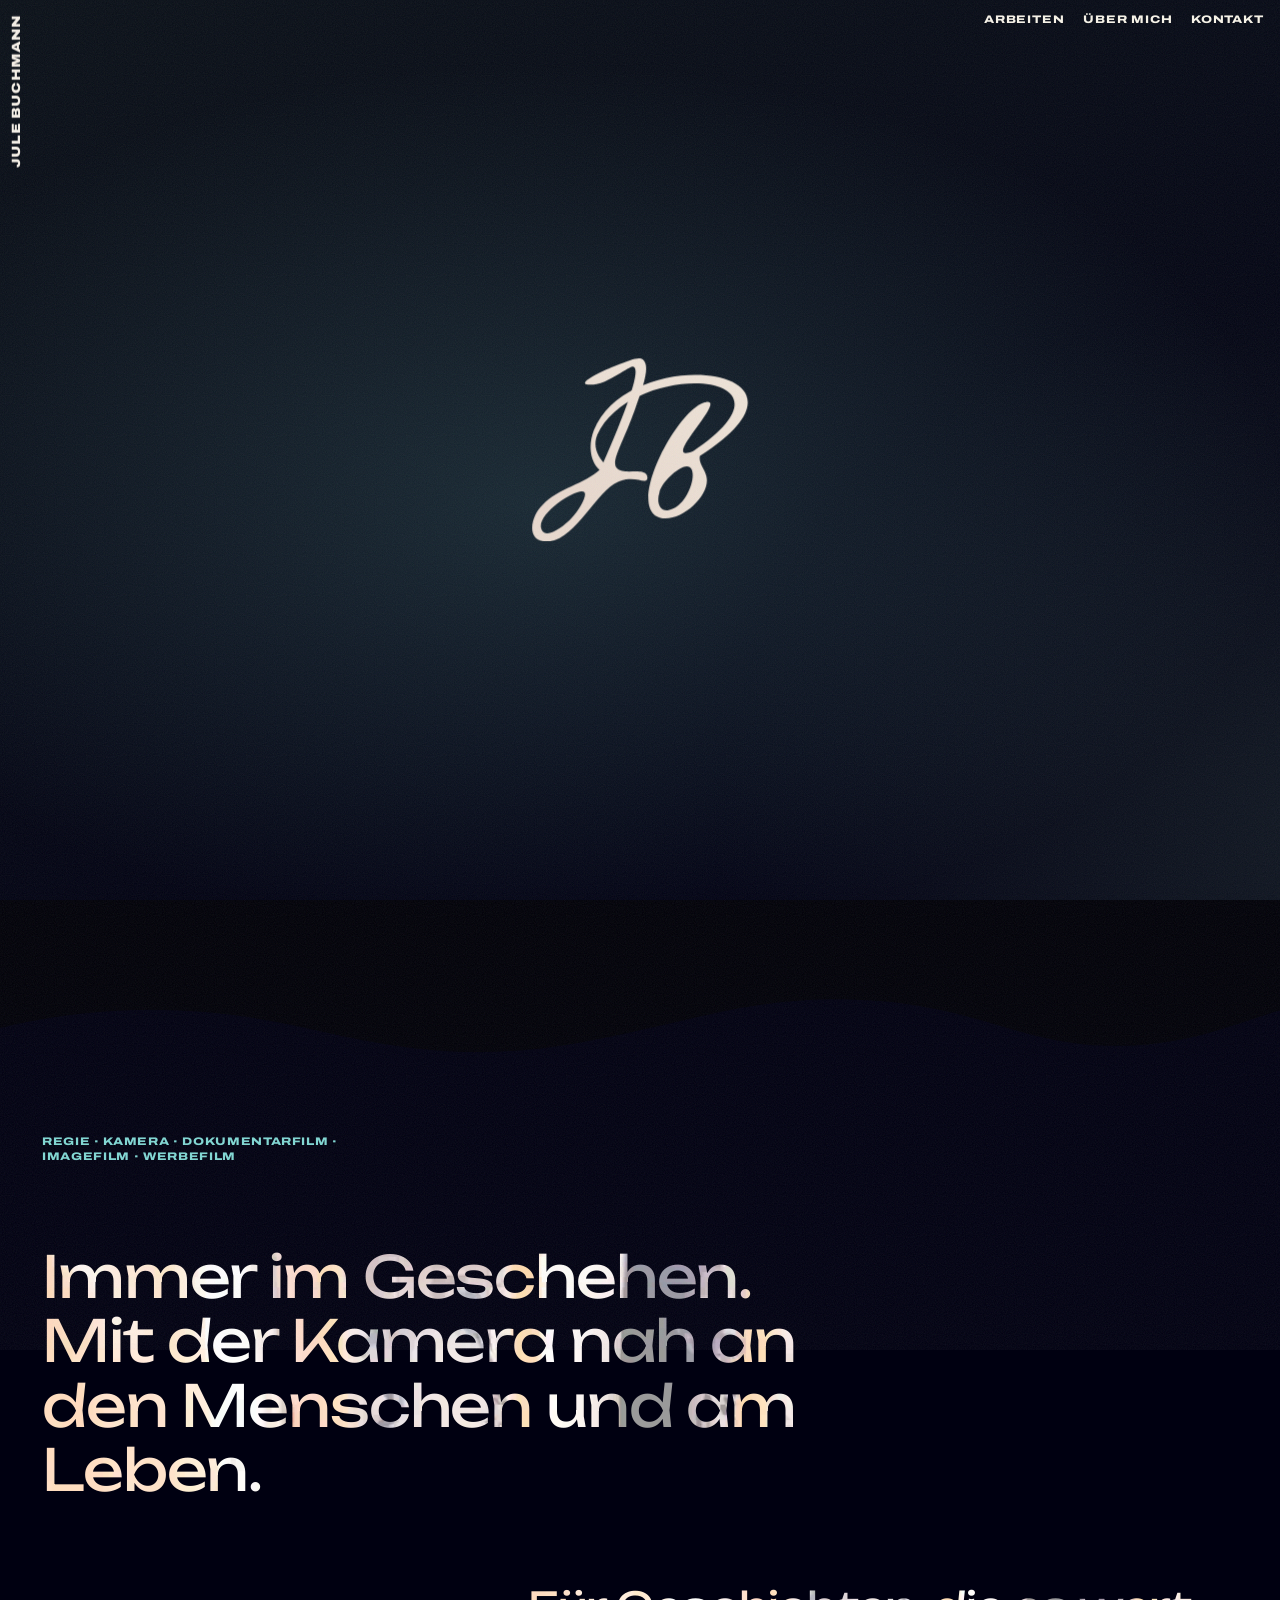
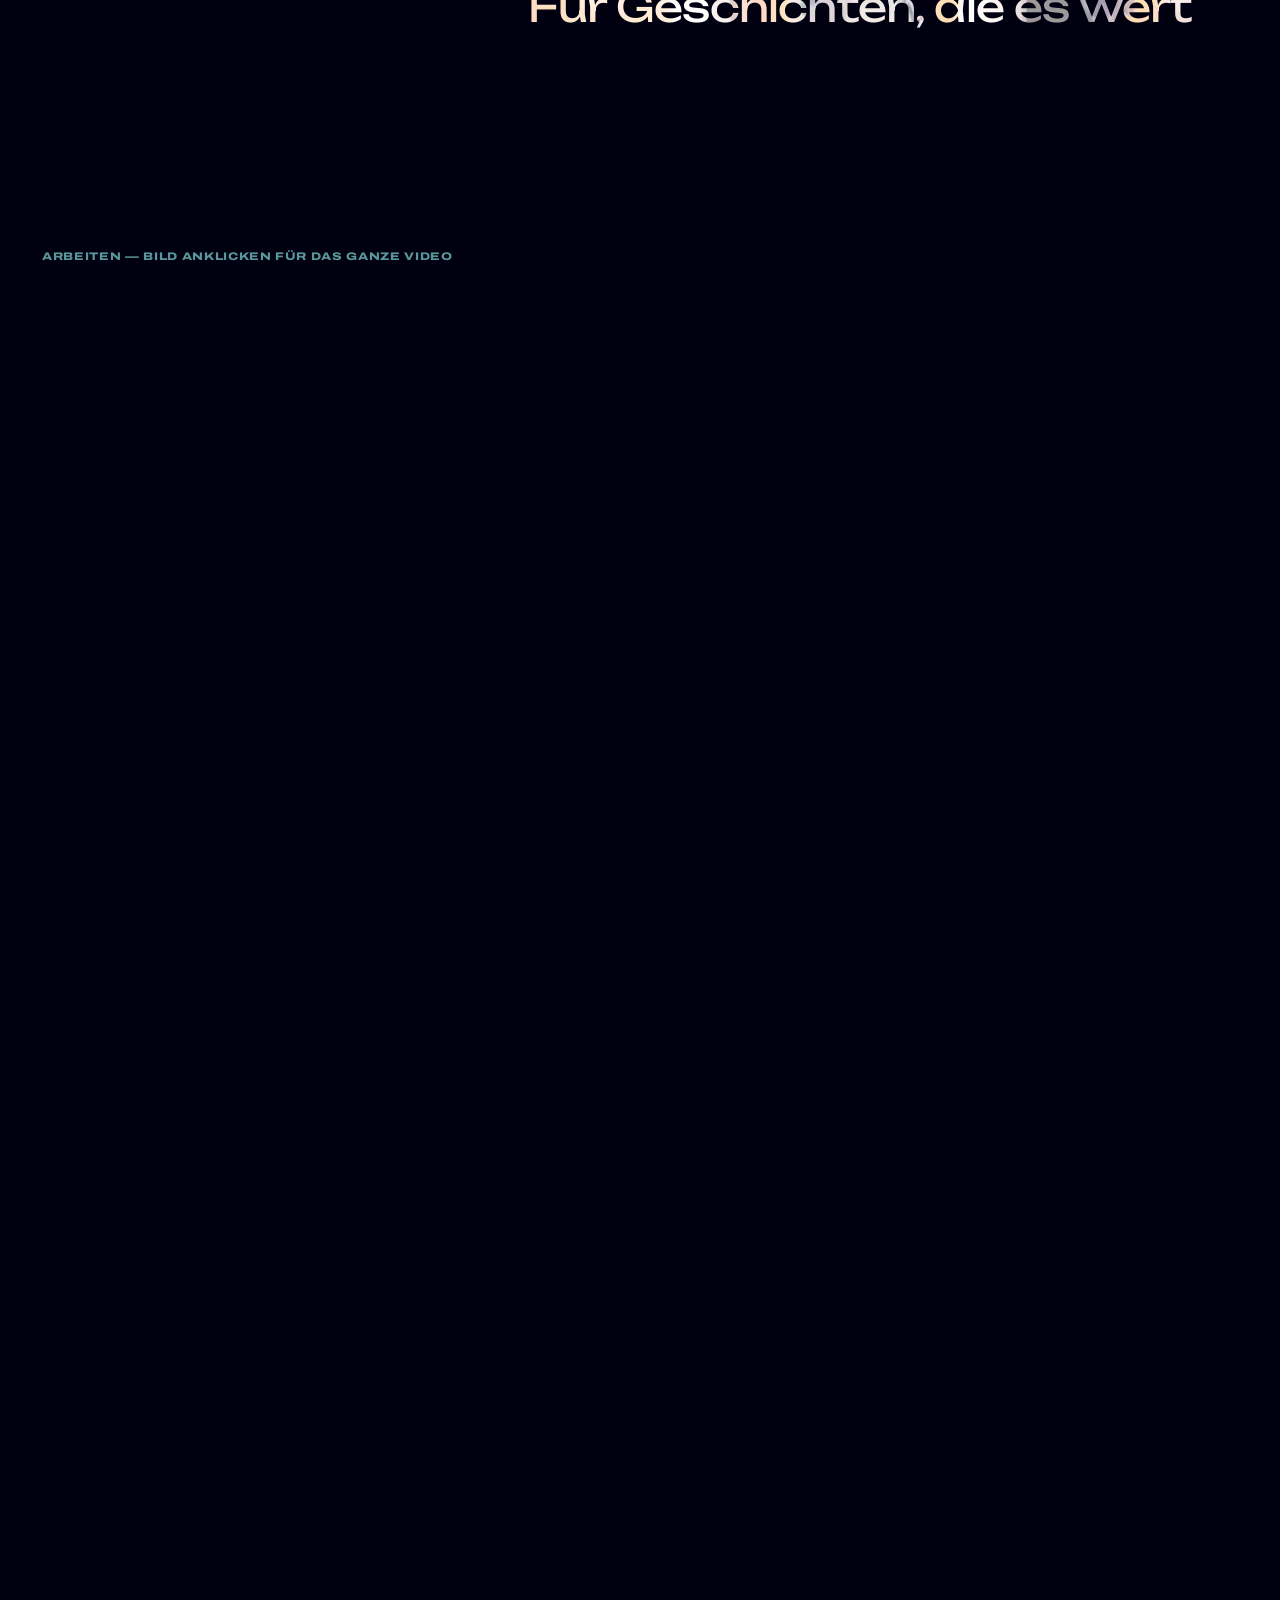
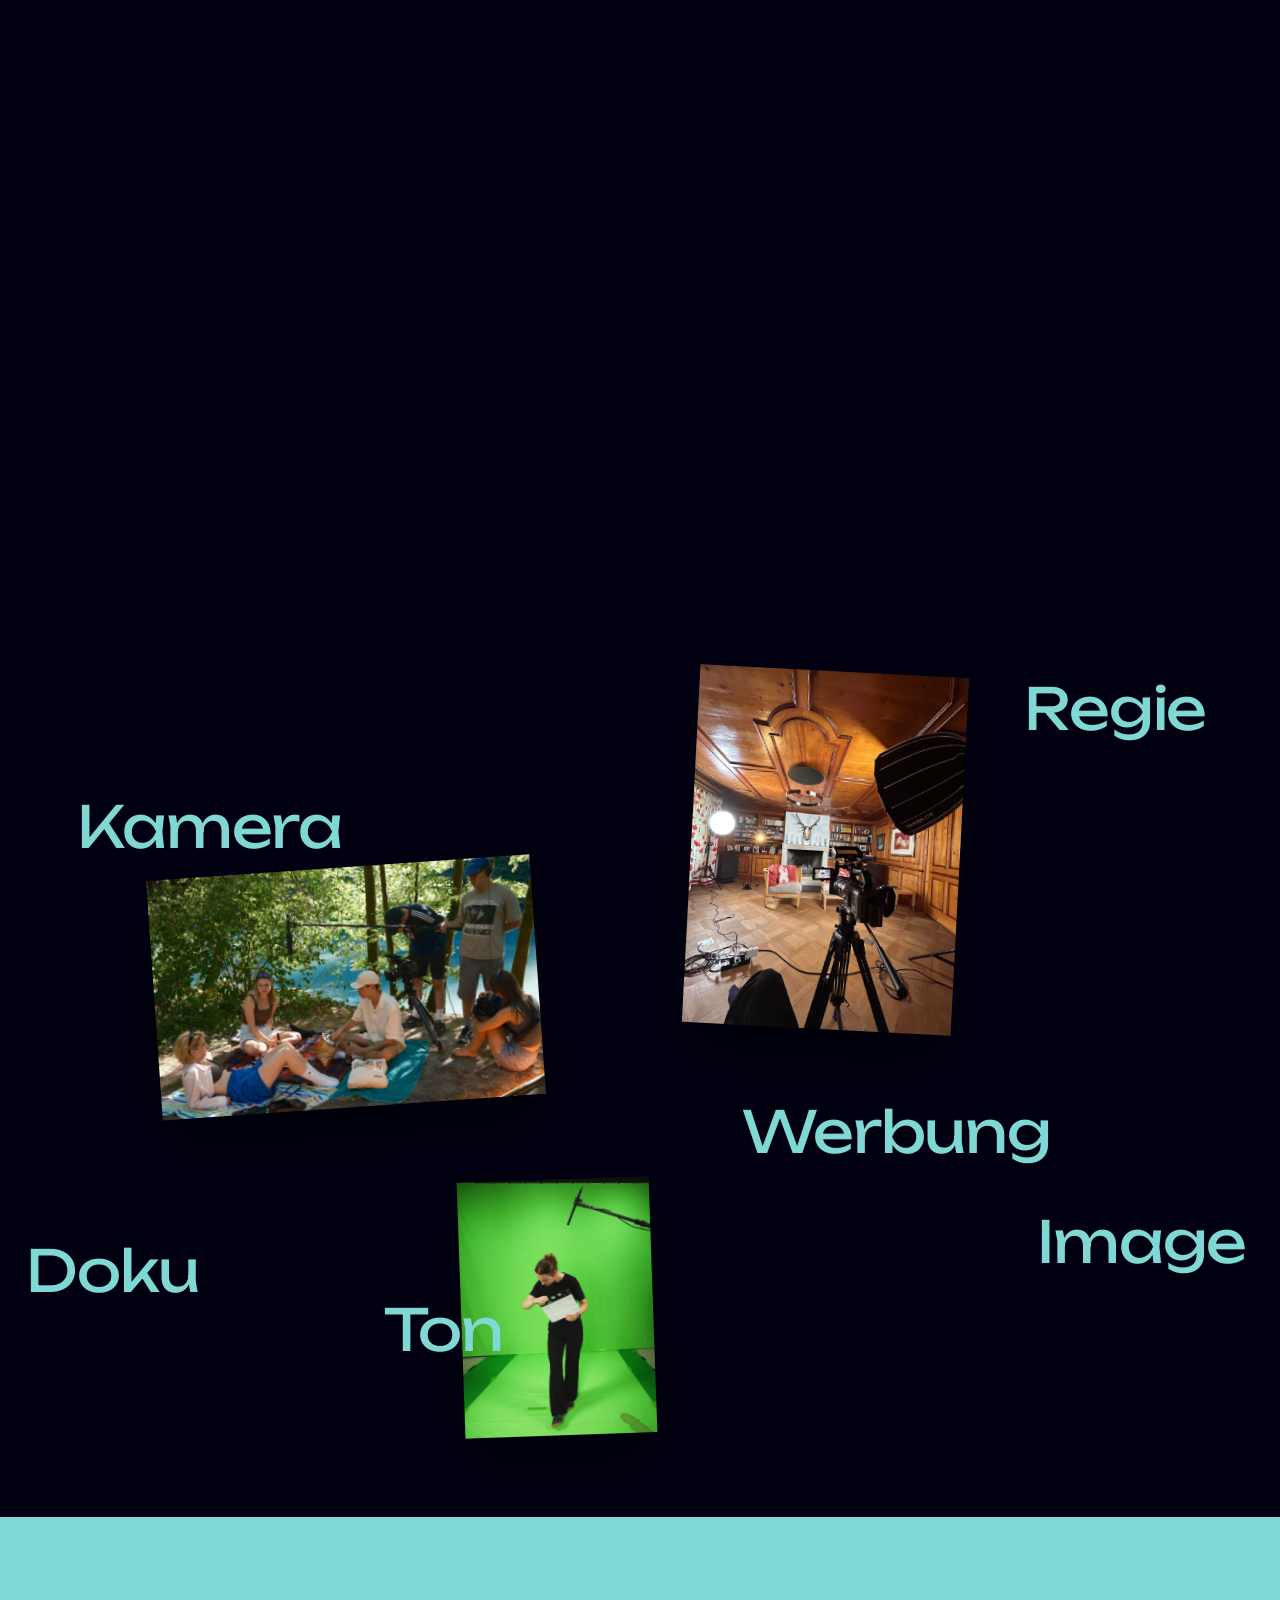
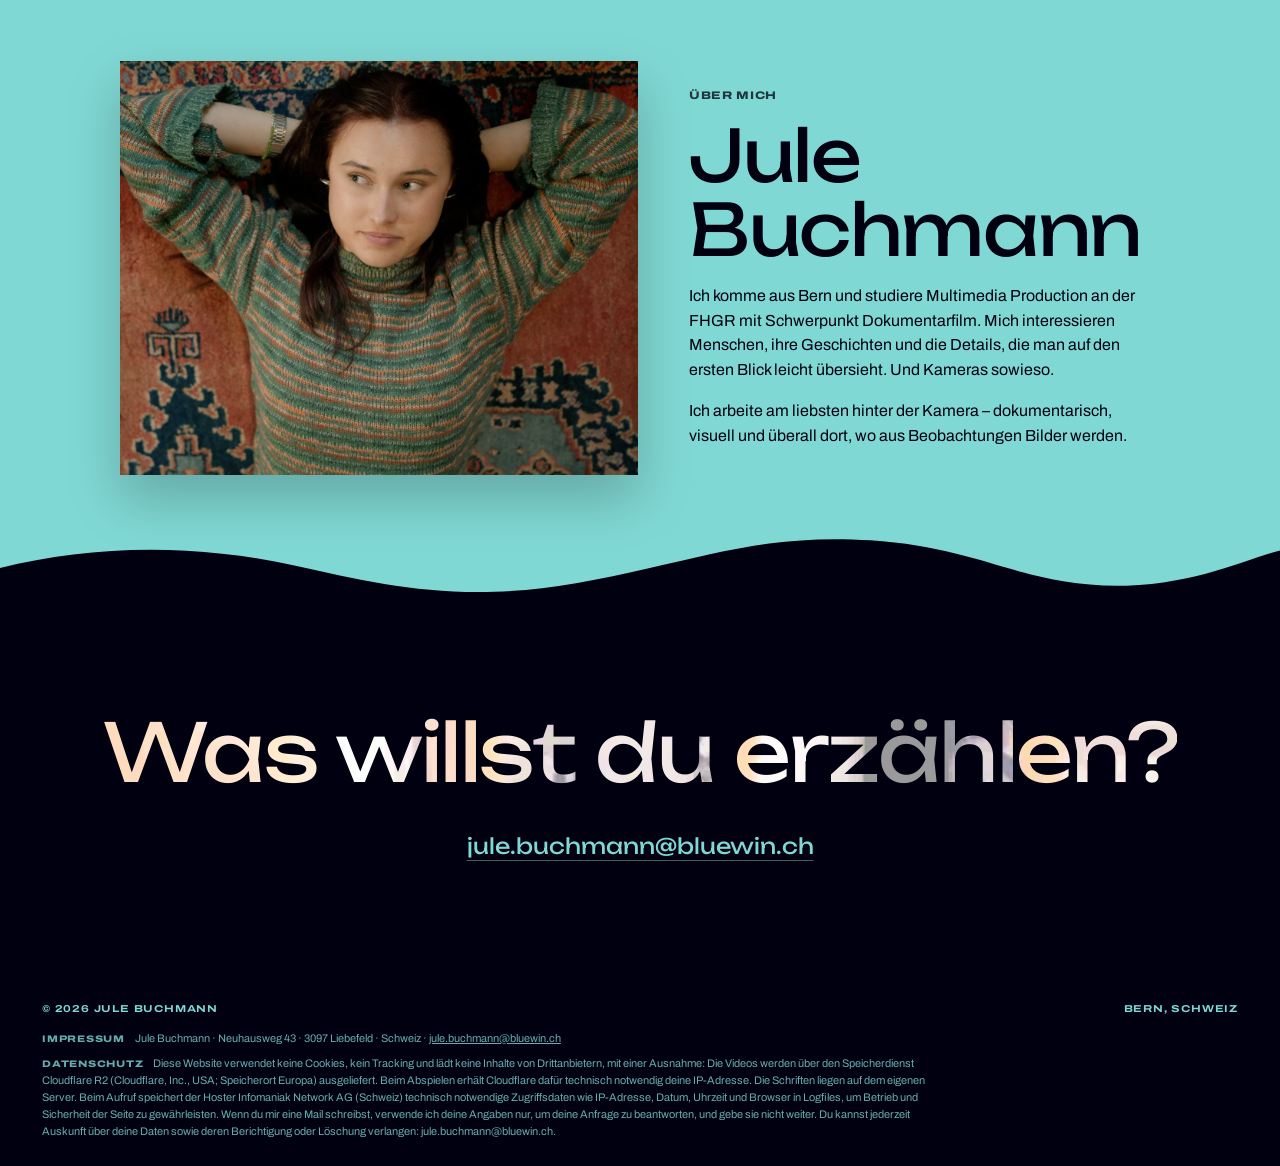
==== index.html @ 42b7e8b5 "SEO: strukturierte Daten (Person, Website, 14 Videos), canonical, h1, robots.txt, sitemap.xml, lang " ====
<!DOCTYPE html>
<html lang="de-CH">
<head>
<meta charset="utf-8">
<meta name="viewport" content="width=device-width, initial-scale=1, viewport-fit=cover">
<title>Jule Buchmann</title>
<meta name="description" content="Jule Buchmann – Filmemacherin aus Bern. Zwischen Dokumentarfilm, Werbung und allem dazwischen.">
<meta name="robots" content="index, follow, max-image-preview:large">
<meta name="author" content="Jule Buchmann">
<link rel="canonical" href="https://julebuchmann.ch/">
<link rel="icon" href="favicon.ico" sizes="48x48">
<link rel="icon" href="favicon-32.png" sizes="32x32" type="image/png">
<link rel="icon" href="favicon.svg" type="image/svg+xml">
<link rel="apple-touch-icon" href="apple-touch-icon.png">
<meta property="og:type" content="website">
<meta property="og:url" content="https://julebuchmann.ch/">
<meta property="og:title" content="Jule Buchmann">
<meta property="og:description" content="Jule Buchmann – Filmemacherin aus Bern. Zwischen Dokumentarfilm, Werbung und allem dazwischen.">
<meta property="og:image" content="https://julebuchmann.ch/img/og-image.jpg">
<meta property="og:image:width" content="1200">
<meta property="og:image:height" content="630">
<meta name="twitter:card" content="summary_large_image">
<meta name="theme-color" content="#000011">
<meta property="og:locale" content="de_CH">
<meta property="og:site_name" content="Jule Buchmann">
<script type="application/ld+json">
{
 "@context": "https://schema.org",
 "@graph": [
  {
   "@type": "Person",
   "@id": "https://julebuchmann.ch/#jule",
   "name": "Jule Buchmann",
   "jobTitle": "Filmemacherin – Regie und Kamera",
   "description": "Filmemacherin aus Bern. Zwischen Dokumentarfilm, Werbung und allem dazwischen.",
   "url": "https://julebuchmann.ch/",
   "image": "https://julebuchmann.ch/img/jule-portrait.webp",
   "email": "mailto:jule.buchmann@bluewin.ch",
   "address": {
    "@type": "PostalAddress",
    "addressLocality": "Bern",
    "addressCountry": "CH"
   },
   "affiliation": {
    "@type": "CollegeOrUniversity",
    "name": "Fachhochschule Graubünden (FHGR)"
   },
   "knowsAbout": [
    "Dokumentarfilm",
    "Imagefilm",
    "Werbefilm",
    "Kamera",
    "Regie",
    "Schnitt",
    "Color Grading"
   ]
  },
  {
   "@type": "WebSite",
   "@id": "https://julebuchmann.ch/#website",
   "url": "https://julebuchmann.ch/",
   "name": "Jule Buchmann",
   "inLanguage": "de-CH",
   "publisher": {
    "@id": "https://julebuchmann.ch/#jule"
   }
  },
  {
   "@type": "VideoObject",
   "name": "Fjälla – Dokumentarfilm",
   "description": "Ein Dokumentarfilm über Freundschaft und das Leben für die Musik. Rolle: Regie, Kamera, Schnitt.",
   "thumbnailUrl": "https://julebuchmann.ch/img/fjaella-still.webp",
   "contentUrl": "https://pub-ef171a0094e444728aa668ad2a0d800e.r2.dev/fjaella.mp4",
   "uploadDate": "2026-10-22",
   "inLanguage": "de",
   "creator": {
    "@id": "https://julebuchmann.ch/#jule"
   }
  },
  {
   "@type": "VideoObject",
   "name": "Jonny Breaux – Livesession",
   "description": "One-Shot-Livesession mit drei Songs von Jonny Breaux, ohne Schnitt am Stück gedreht. Rolle: Kamera.",
   "thumbnailUrl": "https://julebuchmann.ch/img/jonny-breaux-still.webp",
   "contentUrl": "https://pub-ef171a0094e444728aa668ad2a0d800e.r2.dev/jonny-breaux.mp4",
   "uploadDate": "2026-10-22",
   "inLanguage": "de",
   "creator": {
    "@id": "https://julebuchmann.ch/#jule"
   }
  },
  {
   "@type": "VideoObject",
   "name": "Brennpunkt Welschdörfli – Reportage",
   "description": "Reportage über das legendäre Churer Welschdörfli. Rolle: Regie, Schnitt.",
   "thumbnailUrl": "https://julebuchmann.ch/img/welschdoerfli-still.webp",
   "contentUrl": "https://pub-ef171a0094e444728aa668ad2a0d800e.r2.dev/welschdoerfli.mp4",
   "uploadDate": "2026-10-22",
   "inLanguage": "de",
   "creator": {
    "@id": "https://julebuchmann.ch/#jule"
   }
  },
  {
   "@type": "VideoObject",
   "name": "We Should Get Married – Musikvideo",
   "description": "Musikvideo für Jonny Breaux zum Song „We Should Get Married“. Rolle: Kamera, Color Grading.",
   "thumbnailUrl": "https://julebuchmann.ch/img/photobooth-still.webp",
   "contentUrl": "https://pub-ef171a0094e444728aa668ad2a0d800e.r2.dev/photobooth.mp4",
   "uploadDate": "2026-10-22",
   "inLanguage": "de",
   "creator": {
    "@id": "https://julebuchmann.ch/#jule"
   }
  },
  {
   "@type": "VideoObject",
   "name": "Necessaire – Forschungsprojekt",
   "description": "Ein Video zu einem Necessaire für das Rätische Museum in Chur. Rolle: Schnitt, Color Grading.",
   "thumbnailUrl": "https://julebuchmann.ch/img/necessaire-still.webp",
   "contentUrl": "https://pub-ef171a0094e444728aa668ad2a0d800e.r2.dev/necessaire.mp4",
   "uploadDate": "2026-10-22",
   "inLanguage": "de",
   "creator": {
    "@id": "https://julebuchmann.ch/#jule"
   }
  },
  {
   "@type": "VideoObject",
   "name": "Queer durch Berlin – Dokumentarfilm",
   "description": "Ein Dokumentarfilm über queeres Leben in Berlin. Rolle: Regie.",
   "thumbnailUrl": "https://julebuchmann.ch/img/queer-berlin-still.webp",
   "contentUrl": "https://pub-ef171a0094e444728aa668ad2a0d800e.r2.dev/queer-berlin.mp4",
   "uploadDate": "2026-10-22",
   "inLanguage": "de",
   "creator": {
    "@id": "https://julebuchmann.ch/#jule"
   }
  },
  {
   "@type": "VideoObject",
   "name": "Oakley – Werbespot (Spec)",
   "description": "Spec-Werbespot für Oakley, entstanden als Studienprojekt an der FHGR. Rolle: Regie, Kamera, Schnitt.",
   "thumbnailUrl": "https://julebuchmann.ch/img/oakley-still.webp",
   "contentUrl": "https://pub-ef171a0094e444728aa668ad2a0d800e.r2.dev/oakley.mp4",
   "uploadDate": "2026-10-22",
   "inLanguage": "de",
   "creator": {
    "@id": "https://julebuchmann.ch/#jule"
   }
  },
  {
   "@type": "VideoObject",
   "name": "Segelschule Thunersee – Lehrvideo-Reihe",
   "description": "Videoreihe für die Segelschule Thunersee: Infovideos, wie man Motorboot fährt. Hier: rückwärts anlegen. Rolle: Alles selbst, inkl. Drohne.",
   "thumbnailUrl": "https://julebuchmann.ch/img/segelschule-still.webp",
   "contentUrl": "https://pub-ef171a0094e444728aa668ad2a0d800e.r2.dev/rueckwaerts-anlegen.mp4",
   "uploadDate": "2026-10-22",
   "inLanguage": "de",
   "creator": {
    "@id": "https://julebuchmann.ch/#jule"
   }
  },
  {
   "@type": "VideoObject",
   "name": "BERN131 – Imagefilm",
   "description": "Für Losinger Marazzi. Ein Blick auf den Bau von BERN131. Rolle: Kamera.",
   "thumbnailUrl": "https://julebuchmann.ch/img/bern131-still.webp",
   "contentUrl": "https://pub-ef171a0094e444728aa668ad2a0d800e.r2.dev/bern131.mp4",
   "uploadDate": "2026-10-22",
   "inLanguage": "de",
   "creator": {
    "@id": "https://julebuchmann.ch/#jule"
   }
  },
  {
   "@type": "VideoObject",
   "name": "Hochwasser – Infovideo",
   "description": "Video für ein Forschungsprojekt der Universität Bern über Hochwassergefahr. Rolle: Alles selbst.",
   "thumbnailUrl": "https://julebuchmann.ch/img/hochwasser-still.webp",
   "contentUrl": "https://pub-ef171a0094e444728aa668ad2a0d800e.r2.dev/hochwasser.mp4",
   "uploadDate": "2026-10-22",
   "inLanguage": "de",
   "creator": {
    "@id": "https://julebuchmann.ch/#jule"
   }
  },
  {
   "@type": "VideoObject",
   "name": "Patschifig – 3D-Intro (fiktiv)",
   "description": "Fiktives Intro für ein Format bei RTR. Komplett selbst in Blender gebaut, beleuchtet, animiert und gerendert. Rolle: Alles selbst, in Blender.",
   "thumbnailUrl": "https://julebuchmann.ch/img/patschifig-still.webp",
   "contentUrl": "https://pub-ef171a0094e444728aa668ad2a0d800e.r2.dev/patschifig.mp4",
   "uploadDate": "2026-10-22",
   "inLanguage": "de",
   "creator": {
    "@id": "https://julebuchmann.ch/#jule"
   }
  },
  {
   "@type": "VideoObject",
   "name": "Cheer me on – Porträt",
   "description": "Porträt von Shakira, Cheerleaderin bei den Calanda Broncos. Rolle: Kamera.",
   "thumbnailUrl": "https://julebuchmann.ch/img/cheer-me-on-still.webp",
   "contentUrl": "https://pub-ef171a0094e444728aa668ad2a0d800e.r2.dev/cheer-me-on.mp4",
   "uploadDate": "2026-10-22",
   "inLanguage": "de",
   "creator": {
    "@id": "https://julebuchmann.ch/#jule"
   }
  },
  {
   "@type": "VideoObject",
   "name": "Leben mit dem Wind – Reportage",
   "description": "Kurz-Doku mit Interviews der Segler:innen Ikke Huber und Maja Siegenthaler. Rolle: Alles selbst.",
   "thumbnailUrl": "https://julebuchmann.ch/img/leben-mit-dem-wind-still.webp",
   "contentUrl": "https://pub-ef171a0094e444728aa668ad2a0d800e.r2.dev/leben-mit-dem-wind.mp4",
   "uploadDate": "2026-10-22",
   "inLanguage": "de",
   "creator": {
    "@id": "https://julebuchmann.ch/#jule"
   }
  },
  {
   "@type": "VideoObject",
   "name": "Nacht der Forschung – Eventfilm",
   "description": "Nacht der Forschung 2025 an der Universität Bern: Das Mobiliar Lab für Naturrisiken zeigt mit einem Lego-Modell, wie Hochwasser entsteht. Rolle: Alles selbst.",
   "thumbnailUrl": "https://julebuchmann.ch/img/nachtderforschung-still.webp",
   "contentUrl": "https://pub-ef171a0094e444728aa668ad2a0d800e.r2.dev/nachtderforschung.mp4",
   "uploadDate": "2026-10-22",
   "inLanguage": "de",
   "creator": {
    "@id": "https://julebuchmann.ch/#jule"
   }
  }
 ]
}
</script>
<link rel="stylesheet" href="style.css">
</head>
<body>

<!-- ============ FIXE UI (Logo links, Links rechts) ============ -->
<a class="corner-logo" id="cornerLogo" href="#top" aria-label="Nach oben" tabindex="-1"><svg viewBox="0 0 94.5 80.31" width="47" height="40" aria-hidden="true"><path d="M6.84,80.3c-10.08.4-7.4-11.31-2.26-16.05,6.68-7.39,18.55-9.07,25.42-15.79C45.25,13.9,46.62,4.96,44.59,3.79c-.72-.42-1.63.21-5.93,2.68-6.16,3.54-8.05,4.4-10.45,4.79-1.48.24-4.75.57-5.05-.31-.5-1.5,7.96-5.6,13.77-7.86,6.62-2.58,10-3.95,11.67-2.49,3.17,2.77.32,10.95-3.57,21.81-5.45,15.21-10.72,22.55-7.89,25.73,2.82,3.17,11.51-.4,13.12,3.08.26.56.41,1.47-.01,2.01-1.02,1.3-4.34-.89-8.96-.21,0,0-1.47.22-3.64,1.12-9.3,3.85-19,25.69-30.8,26.17ZM5.1,76.26c2.73,1.79,8.89-2.65,12.24-6.32,3.38-3.7,6.96-9.97,5.49-11.36-2.5-2.38-20.27,8.82-18.95,15.64.05.24.27,1.42,1.22,2.04Z"/><path d="M58.27,70.16c-1.26-.02-3.32-.33-4.95-1.84-9.28-8.6,10.54-45.54,22.24-49.03.53-.16,1.82-.53,2.35.06,2.34,2.57-13.9,19.18-11.55,21.86.42.48,1.51.61,4.23-.51C124.04,4.69,43.77.31,28.57,33.41c-4.54,11.07,11.21,17.29,6.89,18.25-9.28-1.59-11.83-11.57-8.4-20.17,15.71-38.8,108.12-28.05,46.48,11.27-.89,3.46,2.91,6.47,3.01,10.05.81,7.21-9.65,17.47-18.28,17.35ZM59.8,66.49c8.11-1.21,13.13-16.38,9.23-18.84-3.44-2.14-12.76,7.05-13.25,11.15-1.4,4.37.16,8.37,4.02,7.69Z"/></svg></a>
<a class="side-logo" href="#top" aria-label="Nach oben">Jule Buchmann</a>
<nav class="top-nav" aria-label="Hauptnavigation">
  <a href="#arbeiten">Arbeiten</a>
  <a href="#ueber-mich">Über mich</a>
  <a href="#kontakt">Kontakt</a>
</nav>
<canvas class="iris" id="iris" aria-hidden="true"></canvas>
<div class="grain" aria-hidden="true"></div>

<main id="top">
  <h1 class="sr-only">Jule Buchmann – Filmemacherin aus Bern: Dokumentarfilm, Imagefilm und Werbefilm, Regie und Kamera</h1>

  <!-- Showreel: stumm im Loop über den ganzen Bildschirm (Handy lädt die kleinere Version) -->
  <section class="intro" data-scene="Showreel" aria-label="Showreel">
    <div class="intro__stage" id="introStage">
      <div class="showreel" id="showreel">
        <div class="showreel__ph" aria-hidden="true"></div>
        <video class="showreel__video" id="reelVideo" muted loop playsinline autoplay preload="metadata"><source src="https://pub-ef171a0094e444728aa668ad2a0d800e.r2.dev/showreel-mobil.mp4" type="video/mp4" media="(max-width: 900px)"><source src="https://pub-ef171a0094e444728aa668ad2a0d800e.r2.dev/showreel-stumm.mp4" type="video/mp4"></video>
      </div>
      <svg class="showreel__logo" role="img" aria-label="Jule Buchmann Logo" width="95" height="80" viewBox="0 0 94.5 80.31" xmlns="http://www.w3.org/2000/svg">
<path d="M6.84,80.3c-10.08.4-7.4-11.31-2.26-16.05,6.68-7.39,18.55-9.07,25.42-15.79C45.25,13.9,46.62,4.96,44.59,3.79c-.72-.42-1.63.21-5.93,2.68-6.16,3.54-8.05,4.4-10.45,4.79-1.48.24-4.75.57-5.05-.31-.5-1.5,7.96-5.6,13.77-7.86,6.62-2.58,10-3.95,11.67-2.49,3.17,2.77.32,10.95-3.57,21.81-5.45,15.21-10.72,22.55-7.89,25.73,2.82,3.17,11.51-.4,13.12,3.08.26.56.41,1.47-.01,2.01-1.02,1.3-4.34-.89-8.96-.21,0,0-1.47.22-3.64,1.12-9.3,3.85-19,25.69-30.8,26.17ZM5.1,76.26c2.73,1.79,8.89-2.65,12.24-6.32,3.38-3.7,6.96-9.97,5.49-11.36-2.5-2.38-20.27,8.82-18.95,15.64.05.24.27,1.42,1.22,2.04Z"/>
<path d="M58.27,70.16c-1.26-.02-3.32-.33-4.95-1.84-9.28-8.6,10.54-45.54,22.24-49.03.53-.16,1.82-.53,2.35.06,2.34,2.57-13.9,19.18-11.55,21.86.42.48,1.51.61,4.23-.51C124.04,4.69,43.77.31,28.57,33.41c-4.54,11.07,11.21,17.29,6.89,18.25-9.28-1.59-11.83-11.57-8.4-20.17,15.71-38.8,108.12-28.05,46.48,11.27-.89,3.46,2.91,6.47,3.01,10.05.81,7.21-9.65,17.47-18.28,17.35ZM59.8,66.49c8.11-1.21,13.13-16.38,9.23-18.84-3.44-2.14-12.76,7.05-13.25,11.15-1.4,4.37.16,8.37,4.02,7.69Z"/>
</svg>
    </div>
  </section>

  <!-- ============ ÜBER MICH (reisst von unten ins Bild) ============ -->
  <section class="about band band--blood" id="vorstellung" data-scene="Vorstellung">
    <svg class="tear" viewBox="0 0 1000 100" preserveAspectRatio="none" aria-hidden="true"><path d="M0,100 L0,58 C70,40 150,38 230,56 C300,72 360,86 450,70 C540,54 590,30 680,36 C770,42 800,74 880,72 C935,70 970,52 1000,44 L1000,100 Z"/></svg>
    <div class="band__inner about__inner">
      <p class="label">Regie&nbsp;· Kamera&nbsp;· Dokumentarfilm&nbsp;· Imagefilm&nbsp;· Werbefilm</p>
      <div class="knock"><p class="big-serif reveal">Immer im Geschehen.<br>Mit der Kamera nah an den Menschen und am Leben.</p></div>
      <div class="about__row">
        <div class="knock"><p class="big-serif big-serif--sm reveal">Für Geschichten, die es wert sind, erzählt zu werden.</p></div>
      </div>
    </div>
  </section>


  <!-- ============ ARBEITEN: verstreute Bilder, die beim Scrollen
       unterschiedlich schnell nach oben treiben. Klick = Video. ============ -->
  <section class="work band band--blood" id="arbeiten" data-scene="Arbeiten" aria-label="Arbeiten">
    <div class="work__stage" id="workStage">
      <p class="work__hint label">Arbeiten — Bild anklicken für das ganze Video</p>
      <div class="work__field" id="workField"><!-- wird von script.js gefüllt --></div>
    </div>
  </section>

  <!-- ============ LAUFSCHRIFT + STILL-COLLAGE ============ -->
  <section class="reel band band--blood" data-scene="Laufschrift" aria-label="Kamera, Regie, Doku, Werbung, Image, Ton">
    <div class="reel__collage">
      <span class="scatter scatter--k" data-par="-0.18" aria-hidden="true">Kamera</span>
      <span class="scatter scatter--r" data-par="0.14" aria-hidden="true">Regie</span>
      <span class="scatter scatter--d" data-par="-0.08" aria-hidden="true">Doku</span>
      <span class="scatter scatter--w" data-par="0.2" aria-hidden="true">Werbung</span>
      <span class="scatter scatter--i" data-par="-0.25" aria-hidden="true">Image</span>
      <span class="scatter scatter--t" data-par="0.1" aria-hidden="true">Ton</span>
      <div class="reel__card reel__card--a fx fx--rain" data-par="-0.12" role="button" tabindex="0" aria-label="Regen am Fluss starten"><img src="img/making-picknick.webp" alt="Making-of: Dreh am Fluss mit Kamera und Tonangel" width="1600" height="1000"><canvas class="fx__rain" aria-hidden="true"></canvas></div>
      <div class="reel__card reel__card--b fx fx--lamp" data-par="0.10" role="button" tabindex="0" aria-label="Licht im Wohnzimmer an- und ausschalten"><img src="img/making-holzstube.webp" alt="Making-of: Interview-Setup mit Licht in einer Holzstube" width="900" height="1200"><img class="fx__off" src="img/making-holzstube-aus.webp" alt="" aria-hidden="true" width="900" height="1200"></div>
      <img class="reel__card reel__card--c" id="greenCard" data-par="-0.22" src="img/making-greenscreen.webp" alt="Making-of: Greenscreen-Dreh mit Filmklappe und Tonangel" width="900" height="1200">
    </div>
  </section>

  <!-- ============ ÜBER MICH (heller Teil, harte Kante zum Dunkel) ============ -->
  <section class="shards band" id="shards" data-scene="Über mich" aria-labelledby="aboutTitle">
    <svg class="tear tear--shards" viewBox="0 0 1000 100" preserveAspectRatio="none" aria-hidden="true"><path d="M0,100 L0,58 C70,40 150,38 230,56 C300,72 360,86 450,70 C540,54 590,30 680,36 C770,42 800,74 880,72 C935,70 970,52 1000,44 L1000,100 Z"/></svg>
    <div class="shards__stage">
      <span class="anchor" id="ueber-mich"></span>
      <div class="aboutme" id="aboutme">
        <figure class="aboutme__photo" id="focusFrame">
          <img src="img/jule-portrait.webp" alt="Porträt von Jule Buchmann im Strickpullover auf einem Teppich" width="1350" height="1080" id="focusImg">
          <span class="vf" id="viewfinder" aria-hidden="true">
            <i class="vf__c vf__c--tl"></i><i class="vf__c vf__c--tr"></i><i class="vf__c vf__c--bl"></i><i class="vf__c vf__c--br"></i>
            <i class="vf__af" id="vfAf"></i>
          </span>
        </figure>
        <div class="aboutme__text" id="aboutText">
          <p class="label">Über mich</p>
          <h2 class="aboutme__name" id="aboutTitle">Jule Buchmann</h2>
          <p>Ich komme aus Bern und studiere Multimedia Production an der FHGR mit Schwerpunkt Dokumentarfilm. Mich interessieren Menschen, ihre Geschichten und die Details, die man auf den ersten Blick leicht übersieht. Und Kameras sowieso.</p>
          <p>Ich arbeite am liebsten hinter der Kamera – dokumentarisch, visuell und überall dort, wo aus Beobachtungen Bilder werden.</p>
        </div>
      </div>
    </div>
  </section>

  <!-- ============ KONTAKT ============ -->
  <section class="contact band band--blood" id="kontakt" data-scene="Kontakt" aria-label="Kontakt">
    <div class="marquee marquee--warp marquee--knock" data-speed="0.5" data-start="scroll" aria-hidden="true">
      <div class="marquee__track"><span>Was willst du erzählen?</span></div>
    </div>
    <div class="band__inner contact__inner">
      <div class="mailbox">
        <button class="contact__mail" type="button" id="mailBtn" aria-haspopup="true" aria-expanded="false" aria-controls="mailMenu">jule.buchmann@bluewin.ch</button>
        <div class="mailmenu" id="mailMenu" hidden>
          <button class="mailmenu__item" type="button" id="mailCopy">Adresse kopieren</button>
          <a class="mailmenu__item" href="mailto:jule.buchmann@bluewin.ch">Mail schreiben</a>
        </div>
      </div>
    </div>
  </section>

  <!-- ============ FOOTER ============ -->
  <footer class="footer" data-scene="Abspann">
    <div class="footer__bar">
      <span>© 2026 Jule Buchmann</span>
      <span>Bern, Schweiz</span>
    </div>
    <div class="footer__legal">
      <p><strong>Impressum</strong> Jule Buchmann · Neuhausweg 43 · 3097 Liebefeld · Schweiz · <a href="mailto:jule.buchmann@bluewin.ch">jule.buchmann@bluewin.ch</a></p>
      <p><strong>Datenschutz</strong> Diese Website verwendet keine Cookies, kein Tracking und lädt keine Inhalte von Drittanbietern, mit einer Ausnahme: Die Videos werden über den Speicherdienst Cloudflare R2 (Cloudflare, Inc., USA; Speicherort Europa) ausgeliefert. Beim Abspielen erhält Cloudflare dafür technisch notwendig deine IP-Adresse. Die Schriften liegen auf dem eigenen Server. Beim Aufruf speichert der Hoster Infomaniak Network AG (Schweiz) technisch notwendige Zugriffsdaten wie IP-Adresse, Datum, Uhrzeit und Browser in Logfiles, um Betrieb und Sicherheit der Seite zu gewährleisten. Wenn du mir eine Mail schreibst, verwende ich deine Angaben nur, um deine Anfrage zu beantworten, und gebe sie nicht weiter. Du kannst jederzeit Auskunft über deine Daten sowie deren Berichtigung oder Löschung verlangen: jule.buchmann@bluewin.ch.</p>
    </div>
  </footer>
</main>

<!-- ============ VIDEO-PLAYER ============ -->
<dialog class="player" id="player" aria-labelledby="plTitle">
  <div class="player__frame">
    <div class="player__top">
      <p class="player__meta" id="plMeta"></p>
      <button class="player__close" type="button" id="plClose" aria-label="Schliessen">Schliessen <svg class="ico" viewBox="0 0 16 16" width="11" height="11" aria-hidden="true" focusable="false"><path d="M3 3 13 13M13 3 3 13"/></svg></button>
    </div>
    <div class="player__stage">
      <video class="player__video" id="plVideo" controls playsinline preload="none"></video>
      <div class="player__loading" id="plLoading" hidden></div>
      <p class="player__msg" id="plMsg" hidden>Video folgt bald</p>
    </div>
    <div class="player__bottom">
      <div class="player__text">
        <h3 id="plTitle">Projekt</h3>
        <p id="plDesc"></p>
      </div>
      <div class="player__navs">
        <button class="player__nav" type="button" id="plFull" aria-label="Video im Vollbild">Vollbild <svg class="ico" viewBox="0 0 16 16" width="11" height="11" aria-hidden="true" focusable="false"><path d="M2 6V2h4M10 2h4v4M14 10v4h-4M6 14H2v-4"/></svg></button>
        <button class="player__nav" type="button" id="plPrev" aria-label="Vorheriges Projekt"><svg class="ico" viewBox="0 0 16 16" width="11" height="11" aria-hidden="true" focusable="false"><path d="M14 8H2M7 3 2 8l5 5"/></svg> Zurück</button>
        <span class="player__count" id="plCount"></span>
        <button class="player__nav" type="button" id="plNext" aria-label="Nächstes Projekt">Weiter <svg class="ico" viewBox="0 0 16 16" width="11" height="11" aria-hidden="true" focusable="false"><path d="M2 8h12M9 3l5 5-5 5"/></svg></button>
      </div>
    </div>
  </div>
</dialog>

<script src="script.js"></script>
</body>
</html>
---- style.css ----
/* Schriften direkt eingebettet (keine Verbindung zu Google, klappt auch beim lokalen Öffnen) */
@font-face { font-family: "Archivo"; font-style: normal; font-weight: 100 900; font-stretch: 62% 125%; font-display: swap; src: url([data-uri]) format("woff2"); }
@font-face { font-family: "Unbounded"; font-style: normal; font-weight: 200 900; font-display: swap; src: url([data-uri]) format("woff2"); }

/* Layout: one long cinematic scroll. Sticky "stages" hold 3D scenes,
   colored bands with torn edges move over them. Benthic Black as the main band. */
:root {
  /* Palette: Benthic Black + Big Fish */
  --ink:   #000008;   /* fast schwarz, Navy-Stich */
  --blood: #000011;   /* Benthic Black, Hauptfläche */
  --ember: #b3ebe8;   /* helles Türkis, Akzent (Hover) */
  --bone:  #80d8d4;   /* Türkis: Text und helle Bereiche */
  --ash:   #5a8f8c;   /* gedämpfter Text */
  --deco:  #121a24;   /* grosse Hintergrundschrift auf der Hauptfläche */
  --paper: #e7e9df;   /* heller Grund nach dem Light Leak (Über mich) */
  /* färbt die Platzhalterbilder passend ein. Bei eigenen Fotos auf
     "saturate(1)" setzen, wenn sie unverändert erscheinen sollen. */
  --img-filter: grayscale(1) sepia(.35) hue-rotate(45deg) saturate(.7) brightness(.85);
  --font-display: "Unbounded", "Archivo", "Helvetica Neue", Arial, sans-serif;
  --font-poster: var(--font-display);
  --font-sans: "Archivo", "Helvetica Neue", Arial, sans-serif;
  --gutter-l: max(16px, env(safe-area-inset-left, 0px));
  --gutter-r: max(16px, env(safe-area-inset-right, 0px));
  color-scheme: dark;
}

*, *::before, *::after { box-sizing: border-box; }
html { scroll-behavior: smooth; overflow-x: clip; }
html, body { background: var(--ink); color: var(--bone); }
body {
  margin: 0;
  font-family: var(--font-sans);
  font-size: 15px;
  line-height: 1.5;
  overflow-x: clip;
  -webkit-font-smoothing: antialiased;
}
img { max-width: 100%; display: block; }
a { color: inherit; }
:focus-visible { outline: 2px solid var(--ember); outline-offset: 3px; }

/* ---------- Typo-Bausteine ---------- */
.label {
  font-family: var(--font-sans);
  font-stretch: 125%;
  font-weight: 800;
  font-size: 11px;
  line-height: 1.35;
  letter-spacing: 0.06em;
  text-transform: uppercase;
  max-width: 34ch;
  margin: 0;
}
.big-serif {
  font-family: var(--font-display);
  text-transform: none;
  font-size: clamp(25px, 4.5vw, 74px);
  font-weight: 400;
  line-height: 1.12;
  letter-spacing: -0.02em;
  margin: 0;
  max-width: 16ch;
  text-wrap: balance;
}
.big-serif--sm { font-size: clamp(20px, 3.2vw, 52px); max-width: 19ch; }
.big-serif .w { transition: opacity .25s linear; }

.pill {
  display: inline-flex; align-items: center; gap: .5em;
  font: 800 11px/1 var(--font-sans); font-stretch: 125%;
  letter-spacing: .08em; text-transform: uppercase; text-decoration: none;
  padding: 9px 14px; border: 0; border-radius: 0; cursor: pointer;
  background: var(--ink); color: var(--bone);
  transition: background .2s, color .2s, transform .2s;
}
.pill:hover { background: var(--ember); }
.pill--ink { background: var(--ink); color: var(--bone); }
.band--blood .pill { background: var(--bone); color: var(--ink); }
.band--blood .pill:hover { background: var(--ember); color: var(--ink); }
.pill--line { background: transparent; color: var(--ink); box-shadow: inset 0 0 0 1.5px var(--ink); }
.pill--line:hover { background: var(--ink); color: var(--bone); }

/* ---------- Fixe UI ---------- */
.side-logo {
  position: fixed; z-index: 50;
  left: calc(10px + env(safe-area-inset-left, 0px)); top: calc(14px + env(safe-area-inset-top, 0px));
  writing-mode: vertical-rl; transform: rotate(180deg);
  font: 900 12px/1 var(--font-sans); font-stretch: 125%; letter-spacing: .1em;
  text-transform: uppercase; text-decoration: none;
  color: var(--bone); text-shadow: 0 1px 12px rgba(0,0,8,.5); transition: color .3s;
}
/* Menü: einfacher Text oben rechts. Fährt beim Runterscrollen weg,
   kommt beim Hochscrollen wieder. */
.top-nav {
  position: fixed; z-index: 50; display: flex; gap: 18px;
  right: calc(16px + env(safe-area-inset-right, 0px)); top: calc(14px + env(safe-area-inset-top, 0px));
  transition: transform .45s cubic-bezier(.2,.7,.2,1);
}
.top-nav a {
  font: 800 11px/1 var(--font-sans); font-stretch: 125%; letter-spacing: .08em;
  text-transform: uppercase; text-decoration: none; color: var(--bone);
  text-shadow: 0 1px 12px rgba(0,0,8,.5); transition: color .3s;
}
.top-nav a:hover, .top-nav a:focus-visible { text-decoration: underline; text-underline-offset: 4px; }
.nav-hidden .top-nav { transform: translateY(calc(-100% - 30px - env(safe-area-inset-top, 0px))); }
/* Auf hellem Grund (Kontakt) werden Logo und Links dunkel */
.on-light .side-logo, .on-light .top-nav a { color: var(--ink); text-shadow: none; }
/* Kleines Logo unten rechts, sobald das grosse im Showreel weg ist */
.corner-logo {
  position: fixed; z-index: 50; right: calc(clamp(24px, 3.2vw, 56px) + env(safe-area-inset-right, 0px)); bottom: calc(clamp(24px, 4vh, 52px) + env(safe-area-inset-bottom, 0px));
  display: block; width: clamp(40px, 3.6vw, 54px); mix-blend-mode: difference;
  opacity: 0; transform: translateY(10px) scale(.85); pointer-events: none;
  transition: opacity .45s ease, transform .45s cubic-bezier(.2,.7,.2,1);
}
.corner-logo svg { display: block; width: 100%; height: auto; fill: #fff; }
.corner-logo.is-on { opacity: 1; transform: none; pointer-events: auto; }
.corner-logo.is-on:hover { transform: scale(1.08); }
@media (prefers-reduced-motion: reduce) { .corner-logo { transition: opacity .2s; transform: none; } }
/* Name und Menü wie das Logo: kehren die Farben darunter um */
.side-logo, .top-nav { mix-blend-mode: difference; }
.side-logo, .top-nav a, .on-light .side-logo, .on-light .top-nav a { color: #fff; text-shadow: none; }

/* Kamerablende (Übergang zu "Über mich"), liegt über dem Inhalt, unter Logo/Menü */
.iris { position: fixed; inset: 0; width: 100%; height: 100%; z-index: 45; pointer-events: none; display: none; }

/* Filmkorn über allem */
.grain {
  position: fixed; inset: -50%; z-index: 60; pointer-events: none; opacity: .09;
  background-image: url("data:image/svg+xml,%3Csvg xmlns='http://www.w3.org/2000/svg' width='160' height='160'%3E%3Cfilter id='n'%3E%3CfeTurbulence type='fractalNoise' baseFrequency='.9' numOctaves='3' stitchTiles='stitch'/%3E%3C/filter%3E%3Crect width='100%25' height='100%25' filter='url(%23n)'/%3E%3C/svg%3E");
  animation: grain 0.9s steps(4) infinite; will-change: transform;
}
@keyframes grain {
  0% { transform: translate(0, 0); } 25% { transform: translate(-3%, 2%); }
  50% { transform: translate(2%, -3%); } 75% { transform: translate(-2%, -1%); } 100% { transform: translate(0, 0); }
}

/* ---------- Bänder ---------- */
.band { position: relative; z-index: 2; }
.band--blood { background: var(--blood); color: var(--bone); }
.band--bone { background: var(--bone); color: var(--ink); }
.band__inner {
  padding-left: calc(var(--gutter-l) + 26px);
  padding-right: var(--gutter-r);
  max-width: 1500px;
}

/* ---------- INTRO ---------- */
.intro { height: 260vh; position: relative; z-index: 1; }
.intro__stage {
  position: sticky; top: 0; height: 100vh; height: 100svh;
  overflow: hidden; background: var(--ink);
}
.intro { height: 220vh; }
.showreel__play[hidden] { display: none; }
.showreel { position: absolute; inset: 0; will-change: transform; cursor: pointer; }
.showreel__ph {
  position: absolute; inset: 0;
  background:
    radial-gradient(60% 50% at 30% 40%, rgba(128,216,212,.16), transparent 70%),
    radial-gradient(50% 60% at 75% 65%, rgba(18,26,36,.9), transparent 70%),
    linear-gradient(160deg, #0a1018, var(--blood) 60%);
  background-size: 140% 140%; animation: drift 18s ease-in-out infinite alternate;
}
@keyframes drift { from { background-position: 0% 0%; } to { background-position: 100% 100%; } }
.showreel__video { position: absolute; inset: 0; width: 100%; height: 100%; object-fit: cover; opacity: 0; transition: opacity 1.2s; }
.showreel.is-ready .showreel__video { opacity: 1; }
.showreel__logo {   /* Logo mittig über dem Showreel: kehrt alle Farben darunter um */
  position: absolute; left: 50%; top: 50%; translate: -50% -50%; z-index: 2; pointer-events: none;
  width: clamp(130px, 17vw, 270px); height: auto;
  fill: #fff; mix-blend-mode: difference;
}
.showreel__video::-webkit-media-controls-start-playback-button { display: none !important; -webkit-appearance: none; }
.showreel__video::-webkit-media-controls { display: none !important; }
.showreel.is-ready .showreel__ph { display: none; }
.showreel__play { margin-top: 26px; }
.intro__logo {
  position: absolute; left: 0; right: 0; top: 50%; translate: 0 -50%; text-align: center; z-index: 2;
  will-change: transform, opacity;
}
.intro__logo h1 {
  margin: 0;
  font: 900 clamp(30px, 6.2vw, 92px)/.9 var(--font-sans); font-stretch: 125%;
  letter-spacing: -.01em; text-transform: uppercase; color: var(--bone);
  text-shadow: 0 2px 40px rgba(0, 0, 8, .5);
}
.intro__logo p {
  margin: 10px 0 0;
  font: 700 11px/1 var(--font-sans); font-stretch: 125%; letter-spacing: .32em;
  text-transform: uppercase; color: var(--bone); opacity: .85;
}
.letterbox { position: absolute; left: 0; right: 0; height: 11vh; background: var(--ink); z-index: 3; transform-origin: top; }
.letterbox--top { top: 0; }
.letterbox--bottom { bottom: 0; transform-origin: bottom; }
.intro__cue {
  position: absolute; z-index: 4; left: 50%; bottom: 3.6vh; transform: translateX(-50%);
  font: 700 10px/1 var(--font-sans); font-stretch: 125%; letter-spacing: .3em; text-transform: uppercase;
  color: var(--ash);
}
.intro__cue::after {
  content: ""; display: block; width: 1px; height: 28px; margin: 10px auto 0;
  background: var(--ash); animation: cue 1.8s ease-in-out infinite; transform-origin: top;
}
@keyframes cue { 0% { transform: scaleY(0); } 50% { transform: scaleY(1); } 100% { transform: scaleY(1); opacity: 0; } }

/* ---------- ÜBER MICH ---------- */
.about { margin-top: -100vh; padding-block: 6vh 18vh; }
.tear {
  position: absolute; left: 0; width: 100%; height: 14vh; top: calc(-14vh + 1px);
  fill: var(--blood); display: block;
}
.about__inner { display: grid; gap: clamp(40px, 9vh, 110px); }
.about__row { display: flex; align-items: center; gap: clamp(12px, 3vw, 40px); padding-left: clamp(0px, 38vw, 680px); }
.about__figure { width: clamp(90px, 13vw, 200px); height: auto; flex: none; filter: var(--img-filter) drop-shadow(0 10px 30px rgba(0,0,0,.4)); }
.about__row .big-serif { min-width: 0; }
/* Grosse Sätze: Schrift zeigt das Showreel, invertiert (Knockout per Blend-Modes).
   Video etwas kleiner als die schwarze Fläche, damit keine Haarlinien am Rand durchblitzen. */
/* Grosse Sätze: Schrift zeigt das invertierte Showreel. Animiertes WebP als Hintergrund, nur in die
   Buchstaben geschnitten (background-clip: text) - funktioniert überall, auch auf dem iPhone. */
.knock { position: relative; width: fit-content; max-width: 100%; min-width: 0; }
.knock .big-serif, .marquee--knock .marquee__track span {
  background: #d9dde6 url("img/schrift-loop.webp") center / cover no-repeat;
  -webkit-background-clip: text; background-clip: text; color: transparent; -webkit-text-fill-color: transparent;
}

/* ---------- LAUFSCHRIFT + COLLAGE ---------- */
.reel { min-height: 100vh; overflow: hidden; padding-block: 10vh 12vh; display: grid; align-content: center; }
.marquee { white-space: nowrap; overflow: visible; pointer-events: none; }
.marquee[data-start="scroll"] .marquee__track span { padding: 0; }
.marquee__track { display: inline-flex; will-change: transform; }
.marquee__track span {
  font-family: var(--font-poster); text-transform: none; font-weight: 400;
  font-size: clamp(80px, 17vw, 280px); line-height: 1.05; letter-spacing: -.02em;
}
.marquee--tilt { position: relative; transform: rotate(-3deg); color: var(--ash); margin-bottom: 2vh; z-index: 3; }   /* über der Collage, nichts verdeckt die Schrift */
.reel__collage { position: relative; height: 70vh; z-index: 2; }
.reel__card {
  position: absolute; width: clamp(160px, 30vw, 460px); height: auto; aspect-ratio: 16 / 10; object-fit: cover;
  box-shadow: 0 30px 60px rgba(0, 0, 0, .45); will-change: transform;
}
.reel__card--a { left: 12%; top: 6%; transform: rotate(-4deg); }
.reel__card--b { left: 54%; top: 0; width: clamp(130px, 21vw, 320px); aspect-ratio: 3 / 4; transform: rotate(3deg); }
.reel__card--c { left: 36%; top: 44%; width: clamp(110px, 15vw, 230px); aspect-ratio: 3 / 4; transform: rotate(-2deg); }
/* Verstreute Wörter rund um die Making-of-Bilder (gleiche Schrift wie die grossen Sätze) */
.scatter {
  position: absolute; z-index: 3; pointer-events: none; white-space: nowrap;
  font-family: var(--font-display); font-weight: 400; letter-spacing: -.02em; line-height: 1;
  font-size: clamp(28px, 4.5vw, 74px); color: var(--bone); will-change: transform;
}
.scatter--k { left: 6%;  top: -12%; }
.scatter--r { left: 80%; top: 6%; }
.scatter--d { left: 2%;  top: 70%; }
.scatter--w { left: 58%; top: 80%; }
.scatter--i { left: 81%; top: 46%; }
.scatter--t { left: 30%; top: 100%; }
.reel__cta { position: relative; z-index: 3; display: grid; gap: 12px; justify-items: start; }

/* ---------- STATEMENT ---------- */
.statement { padding-block: 6vh 16vh; }

/* ---------- ARBEITEN (Bilderfeld wie bei Caora) ---------- */
.work { height: 300vh; }
.work__stage { position: sticky; top: 0; height: 100vh; height: 100svh; overflow: hidden; isolation: isolate; }
.work__hint {
  /* gleiche Linie wie das Menü oben rechts (top 14px, Zeilenhöhe 1) */
  position: absolute; z-index: 3; top: calc(14px + env(safe-area-inset-top, 0px));
  left: calc(var(--gutter-l) + 26px); color: var(--bone); opacity: .7; max-width: none; line-height: 1;
}
/* wenn es oben eng wird: Hinweis unter das Menü, damit sich nichts überschneidet */
@media (max-width: 1150px) {
  .work__hint { top: calc(44px + env(safe-area-inset-top, 0px)); max-width: 42ch; line-height: 1.35; }
  .work__field { top: calc(84px + env(safe-area-inset-top, 0px)) !important; }
}
/* Freier Streifen oben (Logo, Menü, Hinweis) und links (vertikales Logo):
   die Bilder laufen nur darunter und verschwinden davor jeweils als Ganzes. */
.work__field {
  position: absolute; overflow: hidden; contain: layout paint; transform: translateZ(0);   /* eigene, stabile Ebene (Safari) */
  top: calc(56px + env(safe-area-inset-top, 0px)); bottom: 0;
  left: calc(var(--gutter-l) + 26px); right: var(--gutter-r);
}
.tile {
  position: absolute; top: 0; margin: 0; padding: 0; border: 0; background: none; cursor: pointer;
  color: var(--bone); text-align: left; will-change: transform; backface-visibility: hidden; -webkit-backface-visibility: hidden;
  transition: scale .35s cubic-bezier(.2,.7,.2,1);
  box-shadow: 0 14px 30px rgba(0,0,0,.35);
}
.tile img {
  width: 100%; height: auto; object-fit: cover; display: block; transform: translateZ(0);   /* Thumbnails = deine Videos: nicht eingefärbt */
}
/* dezentes Abdunkeln statt Aufhellen beim Hover, ohne das Bild neu zu berechnen */
.tile::before {
  content: ""; position: absolute; inset: 0; z-index: 1; pointer-events: none;
  background: rgba(0,0,8,.18); opacity: 0; transition: opacity .25s;
}
.tile::after {
  content: ""; position: absolute; left: 50%; top: 50%; width: 42px; height: 42px; margin: -21px 0 0 -21px;
  background: var(--bone) url("data:image/svg+xml,%3Csvg xmlns='http://www.w3.org/2000/svg' viewBox='0 0 42 42'%3E%3Cpath d='M17 14v14l11-7z' fill='%23000008'/%3E%3C/svg%3E") center / 100% no-repeat;
  border-radius: 50%;
  opacity: 0; transition: opacity .2s; z-index: 2;
}
/* Titel liegt im Bild (unten, mit Verlauf) und bricht um: kann nie über andere Bilder laufen */
.tile { overflow: hidden; }
.tile__cap {
  position: absolute; left: 0; right: 0; bottom: 0;
  padding: 28px 10px 9px; white-space: normal; overflow-wrap: anywhere;
  background: linear-gradient(to bottom, rgba(0,0,8,0), rgba(0,0,8,.85));
  color: var(--bone);
  font: 800 10px/1.25 var(--font-sans); font-stretch: 125%; letter-spacing: .06em; text-transform: uppercase;
  opacity: 0; transition: opacity .2s; pointer-events: none; z-index: 2;
}
.tile.is-hover, .tile:focus-visible { scale: 1.03; }
/* kein Abdunkeln beim Hover mehr (hat in Safari geflackert) */
.tile.is-hover::after, .tile:focus-visible::after { opacity: 1; }
.tile.is-hover .tile__cap, .tile:focus-visible .tile__cap { opacity: 1; }

/* ---------- ÜBER MICH: heller Teil, fixe Kante zum dunklen Teil ---------- */
.shards { position: relative; z-index: 3; margin-top: -80vh; transform: translateZ(0); color: var(--blood); background: var(--bone); padding: 16vh 0; }   /* schiebt sich über das Ende der Bildwolke, kein leerer Raum */
.shards .aboutme__text, .shards .aboutme__name { color: var(--blood); }
.shards .aboutme__text .label { color: var(--blood); opacity: .75; }
.shards .aboutme__text p:not(.label) { color: var(--blood); }
.shards .aboutme__photo img { box-shadow: 0 24px 50px rgba(0,0,8,.22); }
.anchor { position: absolute; top: -16vh; }
.shards__stage { position: relative; }
.aboutme {
  position: relative; margin: 0 auto;
  width: min(1040px, calc(100% - 2 * (var(--gutter-l) + 26px)));
    display: grid; grid-template-columns: minmax(0, 1.1fr) minmax(0, 1fr); gap: clamp(20px, 4vw, 56px); align-items: center;
  will-change: transform, opacity;
}
.aboutme__photo { margin: 0; display: grid; gap: 8px; position: relative; }
.aboutme__photo img { will-change: filter, transform; }
/* Kamerasucher: vier Ecken + Fokusfeld in der Mitte */
.vf { position: absolute; inset: -14px; pointer-events: none; will-change: opacity; }
.vf__c { position: absolute; width: 26px; height: 26px; border: 0 solid var(--bone); transition: border-color .3s; }
.vf__c--tl { left: 0; top: 0; border-left-width: 2px; border-top-width: 2px; }
.vf__c--tr { right: 0; top: 0; border-right-width: 2px; border-top-width: 2px; }
.vf__c--bl { left: 0; bottom: 0; border-left-width: 2px; border-bottom-width: 2px; }
.vf__c--br { right: 0; bottom: 0; border-right-width: 2px; border-bottom-width: 2px; }
.vf__af {
  position: absolute; left: 50%; top: 42%; width: 64px; height: 44px; margin: -22px 0 0 -32px;
  border: 1.5px solid var(--bone);
}
.vf__af::before, .vf__af::after { content: ""; position: absolute; background: var(--bone); }
.vf__af::before { left: 50%; top: 50%; width: 10px; height: 1.5px; margin: -.75px 0 0 -5px; }
.vf__af::after { left: 50%; top: 50%; width: 1.5px; height: 10px; margin: -5px 0 0 -.75px; }
.vf.is-sharp .vf__c, .vf.is-sharp .vf__af { border-color: var(--ember); }
.aboutme__photo img { object-position: 50% 40%; width: 100%; height: auto; aspect-ratio: 5 / 4; max-height: 66vh; object-fit: cover; box-shadow: 0 30px 60px rgba(0,0,0,.45); }
.aboutme__photo figcaption { font: 700 10px/1 var(--font-sans); font-stretch: 125%; letter-spacing: .08em; text-transform: uppercase; color: var(--ash); }
.aboutme__text { display: grid; gap: 16px; min-width: 0; }
.aboutme__text p:not(.label) { margin: 0; max-width: 52ch; font-size: clamp(15px, 1.25vw, 18px); line-height: 1.55; }
.aboutme__name { margin: 0; font-family: var(--font-poster); font-weight: 400; text-transform: none; font-size: clamp(38px, 5.6vw, 96px); line-height: 1.04; letter-spacing: -.02em; }
.aboutme__facts { margin: 6px 0 0; display: grid; grid-template-columns: auto minmax(0, 1fr); gap: 8px 22px; border-top: 1px solid rgba(236,220,209,.25); padding-top: 14px; }
.aboutme__facts dt { font: 800 10px/1.7 var(--font-sans); font-stretch: 125%; letter-spacing: .08em; text-transform: uppercase; color: var(--ash); }
.aboutme__facts dd { margin: 0; font-size: 14px; }

/* ---------- KONTAKT ---------- */
.contact { padding-block: 10vh 14vh; overflow: hidden; }
.marquee--warp { transform: none; color: var(--bone); margin-bottom: 4vh; }
.contact__inner { display: grid; gap: 18px; justify-items: center; text-align: center; max-width: none; padding-inline: calc(var(--gutter-l) + 26px); }
.contact__mail {
  margin: 0; font-family: var(--font-display); font-weight: 400; font-size: clamp(15px, 1.7vw, 24px); line-height: 1.1; white-space: nowrap;
  min-width: 0; max-width: 100%;
  user-select: all;
}
.contact__actions { display: flex; flex-wrap: wrap; gap: 10px; justify-content: center; }
.contact__actions .pill { font-size: 9px; padding: 6px 10px; }
.contact__status { min-height: 1.4em; margin: 0; font-size: 13px; color: var(--ember); }

/* ---------- FOOTER ---------- */
.footer { position: relative; z-index: 2; background: var(--blood); }
.footer__bar {
  position: relative; display: flex; flex-wrap: wrap; gap: 12px 24px; justify-content: space-between; align-items: center;
  padding-left: calc(var(--gutter-l) + 26px); padding-right: calc(var(--gutter-r) + 30px);
  padding-block: 16px calc(16px + env(safe-area-inset-bottom, 0px));
  font: 700 10px/1 var(--font-sans); font-stretch: 125%; letter-spacing: .08em; text-transform: uppercase;
  color: var(--bone); background: var(--blood);
}
.footer__bar nav { display: flex; gap: 18px; }
.footer__legal {
  padding: 0 calc(var(--gutter-l) + 26px) calc(26px + env(safe-area-inset-bottom, 0px));
  display: grid; gap: 8px; max-width: 980px;
  font: 400 11px/1.55 var(--font-sans); color: var(--bone); opacity: .8;
}
.footer__legal p { margin: 0; }
.footer__legal strong { font-weight: 800; font-stretch: 125%; letter-spacing: .08em; text-transform: uppercase; font-size: 9.5px; color: var(--bone); margin-right: 8px; }
.footer__legal a { color: inherit; }
.footer__bar a { text-decoration: none; color: var(--bone); }
.footer__bar a:hover { color: var(--ember); }

/* ---------- VIDEO-PLAYER ---------- */
/* ---------- Player ----------
   Alles hängt am Videorahmen: Titel, Text und Knöpfe stehen bündig mit
   der linken/rechten Kante des Videos, mit ruhigen, gleichen Abständen. */
.player {
  width: 100vw; height: 100vh; height: 100dvh; max-width: none; max-height: none; margin: 0; padding: 0; border: 0;
  background: var(--blood); color: var(--bone);
}
.player[open] { display: grid; place-items: center; overflow: hidden; }
.player::backdrop { background: var(--blood); }
.player__frame {
  --ph: 100vh;
  --pw: min(calc(100vw - 2 * clamp(16px, 4vw, 64px)), calc((var(--ph) - 260px) * 16 / 9), 1500px);
  width: var(--pw); display: grid; grid-template-columns: minmax(0, 1fr); gap: clamp(14px, 2.2vh, 22px);
  padding-block: calc(12px + env(safe-area-inset-top, 0px)) calc(12px + env(safe-area-inset-bottom, 0px));
}
.player__top { display: flex; align-items: center; justify-content: space-between; gap: 16px; height: 32px; }   /* feste Höhen: nichts springt beim Wechseln */
.player__meta { margin: 0; min-width: 0; font: 800 10px/1.3 var(--font-sans); font-stretch: 125%; letter-spacing: .1em; text-transform: uppercase; opacity: .75; white-space: nowrap; overflow: hidden; text-overflow: ellipsis; }
.player__stage { position: relative; width: 100%; aspect-ratio: 16 / 9; background: #000; box-shadow: 0 30px 80px rgba(0,0,0,.45); }
.player__video:focus { outline: none; }
.player__video { position: absolute; inset: 0; width: 100%; height: 100%; background: #000; object-fit: contain; display: block; }
.player__loading {
  position: absolute; left: 50%; top: 50%; width: 38px; height: 38px; margin: -19px 0 0 -19px; border-radius: 50%;
  border: 2px solid rgba(128,216,212,.25); border-top-color: var(--bone);
  animation: spin .8s linear infinite; pointer-events: none;
}
@keyframes spin { to { transform: rotate(360deg); } }
.player__bottom { display: flex; align-items: flex-start; justify-content: space-between; gap: 24px; height: 130px; overflow: hidden; }
.player__text { min-width: 0; display: grid; gap: 6px; }
.player__text h3 { margin: 0; font-family: var(--font-poster); font-weight: 400; text-transform: none; letter-spacing: -.02em; font-size: clamp(22px, 2.8vw, 44px); line-height: 1; white-space: nowrap; overflow: hidden; text-overflow: ellipsis; }
.player__text p { margin: 0; max-width: 60ch; font-size: 14px; line-height: 1.5; opacity: .8; display: -webkit-box; -webkit-line-clamp: 3; -webkit-box-orient: vertical; overflow: hidden; }
.player__navs { display: flex; align-items: center; gap: 18px; flex: none; padding-top: 14px; }
.player__count { font: 700 10px/1 var(--font-sans); font-stretch: 125%; letter-spacing: .1em; opacity: .6; font-variant-numeric: tabular-nums; }
.player__close, .player__nav {
  font: 800 10px/1 var(--font-sans); font-stretch: 125%; letter-spacing: .1em; text-transform: uppercase;
  padding: 8px 0; background: none; color: var(--bone); border: 0; cursor: pointer;
  border-bottom: 1px solid transparent; transition: border-color .2s, opacity .2s; white-space: nowrap;
}
.player__close span { margin-left: 6px; font-size: 11px; }
.player__close { flex: none; }
.player__close:hover, .player__nav:hover { border-bottom-color: var(--bone); }
.player__close:focus, .player__nav:focus { outline: none; }
.player__close:focus-visible, .player__nav:focus-visible { outline: 1px dotted var(--bone); outline-offset: 4px; }
@media (max-width: 700px) {
  .player__frame { --pw: calc(100vw - 32px); }
  .player__frame { --pw: calc(100vw - 32px); }
  .player__bottom { flex-direction: column-reverse; justify-content: flex-end; align-items: stretch; gap: 14px; height: 190px; }
  .player__navs { padding-top: 0; }
  .player__text h3 { white-space: normal; }
  .player__navs { justify-content: space-between; }
}
/* iPhone: sichtbare Höhe ohne Safari-Leisten */
@supports (height: 100dvh) { .player__frame { --ph: 100dvh; } }
.player__msg[hidden] { display: none; }
.player__msg { position: absolute; inset: 0; display: grid; place-items: center; text-align: center; padding: 20px; font: 800 10px/1.5 var(--font-sans); font-stretch: 125%; letter-spacing: .1em; text-transform: uppercase; color: var(--bone); opacity: .7; }
/* Handy quer / sehr niedrige Fenster: Video so gross wie möglich, darunter eine Zeile mit Titel und Knöpfen */
@media (max-height: 560px) and (orientation: landscape) {
  .player__frame { --pw: min(calc(100vw - 48px), calc((var(--ph) - 96px) * 16 / 9)); gap: 8px; padding-block: 6px; }
  .player__top { height: 24px; }
  .player__bottom { flex-direction: row; justify-content: space-between; height: 40px; align-items: center; gap: 16px; }
  .player__text { display: block; flex: 1; min-width: 0; }
  .player__text h3 { font-size: 22px; white-space: nowrap; }
  .player__text p { display: none; }
  .player__navs { padding-top: 0; justify-content: flex-end; }
}

/* ---------- Mobile ---------- */
@media (max-width: 700px) {
  .about__row { padding-left: 22vw; }
  .top-nav { gap: 12px; }
  .aboutme { grid-template-columns: minmax(0, 1fr); gap: 18px; }
  .aboutme__photo img { aspect-ratio: 5 / 4; max-height: 52vh; }
  .shards { padding-block: 12vh; }
  .aboutme__photo figcaption { display: none; }
  .aboutme__text { gap: 10px; }
  .aboutme__text p:not(.label) { font-size: 14px; }
  .aboutme__name { font-size: 38px; }
  .aboutme__facts dd { font-size: 13px; }
  .work__hint { top: calc(40px + env(safe-area-inset-top, 0px)); max-width: 30ch; line-height: 1.35; }
  .work__field { top: calc(84px + env(safe-area-inset-top, 0px)); }
  .big-serif { hyphens: auto; font-size: 30px; }
  .big-serif--sm { font-size: 26px; }
  .footer__bar { padding-block: 16px calc(40px + env(safe-area-inset-bottom, 0px)); }
  .reel__card--a { left: 3%; top: 4%; width: 60vw; } .reel__card--b { left: 60%; top: 14%; width: 36vw; } .reel__card--c { left: 18%; top: 40%; width: 32vw; }
  .footer__bar { justify-content: flex-start; }
}

@media (prefers-reduced-motion: reduce) {
  html { scroll-behavior: auto; }
  .grain, .intro__cue::after { animation: none; }
  .intro { height: auto; }
  .shards { margin-top: 0; }
  .intro__stage, .work__stage { position: relative; }
  .showreel__ph { animation: none; }
  .about { margin-top: 0; }
  .letterbox { display: none; }
}

/* ---------- Easter Eggs ---------- */
/* 2) Greenscreen-Foto anklicken: Grün wird weggekeyt */
#greenCard { cursor: pointer; pointer-events: auto; transition: opacity .25s; }
#greenCard.is-swapping { opacity: .2; }
/* Handy: Platz unter dem Impressum, damit das Eck-Logo keinen Text verdeckt */
@media (max-width: 700px) { .footer { padding-bottom: 76px; } }
@media (max-width: 700px) {
  .scatter { font-size: 28px; }
  .scatter--k { left: 12%; top: -12%; }
  .scatter--i { left: 62%; top: -6%; }
  .scatter--r { left: 63%; top: 60%; }
  .scatter--t { left: 70%; top: 74%; }
  .scatter--d { left: 8%;  top: 82%; }
  .scatter--w { left: 34%; top: 94%; }
}

/* Welle, wo nach dem hellen "Über mich" das Dunkelblau anfängt (wie nach dem Showreel).
   Sitzt unten im "Über mich"-Band selbst, damit Safari sie nicht überdeckt. */
.tear--shards { top: auto; bottom: -1px; fill: var(--blood); z-index: 5; pointer-events: none; }

/* Footer: Name links und "Bern, Schweiz" rechts mit genau gleichem Abstand zum Rand */
.footer__bar { padding-right: calc(var(--gutter-r) + 26px); }
/* Pfeile und Kreuz als kleine Zeichnungen statt Schriftzeichen: so bleibt es bei genau 2 Schriften */
.ico { display: inline-block; vertical-align: -1px; fill: none; stroke: currentColor; stroke-width: 1.8; stroke-linecap: round; stroke-linejoin: round; }

/* ---------- Reihenfolge neu: Arbeiten vor Making-of -> "Über mich" schiebt sich nicht mehr über die Bildwolke ---------- */
.shards { margin-top: 0; }

/* ---------- Making-of-Fotos mit kleinen Effekten ---------- */
.fx { overflow: hidden; }
.fx img { position: absolute; inset: 0; width: 100%; height: 100%; object-fit: cover; display: block; }
/* Easter Egg Wohnzimmer: Klick schaltet die Lampe flackernd aus/an (zweites Bild mit ausgeschalteter Lampe drüber) */
.fx__off { opacity: 0; transition: opacity .06s linear; }
.fx--lamp.is-off .fx__off { opacity: 1; }
.fx--lamp, .fx--rain { cursor: pointer; }
/* Easter Egg Fluss: Klick lässt es regnen (Tropfen auf einer Zeichenfläche, Bild wird dabei etwas grauer) */
.fx--rain img { transition: filter 1.2s ease; }
.fx--rain.is-raining img { filter: brightness(.78) saturate(.7) contrast(.95); }
.fx__rain { position: absolute; inset: 0; width: 100%; height: 100%; pointer-events: none; opacity: 0; transition: opacity 1s ease; }
.fx--rain.is-raining .fx__rain { opacity: 1; }
@media (prefers-reduced-motion: reduce) { .fx__rain { display: none; } }

/* ---------- Kontakt: Mailadresse antippen -> kopieren oder Mail schreiben ---------- */
.contact__actions { display: none; }
.mailbox { position: relative; display: grid; justify-items: center; gap: 12px; }
button.contact__mail {
  background: none; border: 0; padding: 4px 2px; cursor: pointer; color: var(--bone);
  text-decoration: underline; text-decoration-thickness: 1px; text-underline-offset: 6px; text-decoration-color: rgba(128, 216, 212, .45);
  user-select: none; transition: text-decoration-color .2s;
}
button.contact__mail:hover, button.contact__mail[aria-expanded="true"] { text-decoration-color: var(--bone); }
.mailmenu { display: flex; gap: 10px; flex-wrap: wrap; justify-content: center; }
.mailmenu[hidden] { display: none; }
.mailmenu__item {
  font: 800 10px/1 var(--font-sans); font-stretch: 125%; letter-spacing: .08em; text-transform: uppercase; text-decoration: none;
  padding: 9px 14px; border-radius: 999px; cursor: pointer;
  color: var(--bone); background: transparent; border: 1px solid rgba(128, 216, 212, .55); transition: background .2s, color .2s;
}
.mailmenu__item:hover, .mailmenu__item:focus-visible { background: var(--bone); color: var(--ink); }
/* Making-of schiebt sich über das Ende der Bildwolke (statt "Über mich" wie vorher): kein leerer Raum */
.reel { margin-top: -80vh; z-index: 3; }
@media (prefers-reduced-motion: reduce) { .reel { margin-top: 0; } }
/* Nur für Suchmaschinen und Screenreader sichtbar */
.sr-only { position: absolute; width: 1px; height: 1px; padding: 0; margin: -1px; overflow: hidden; clip: rect(0 0 0 0); white-space: nowrap; border: 0; }
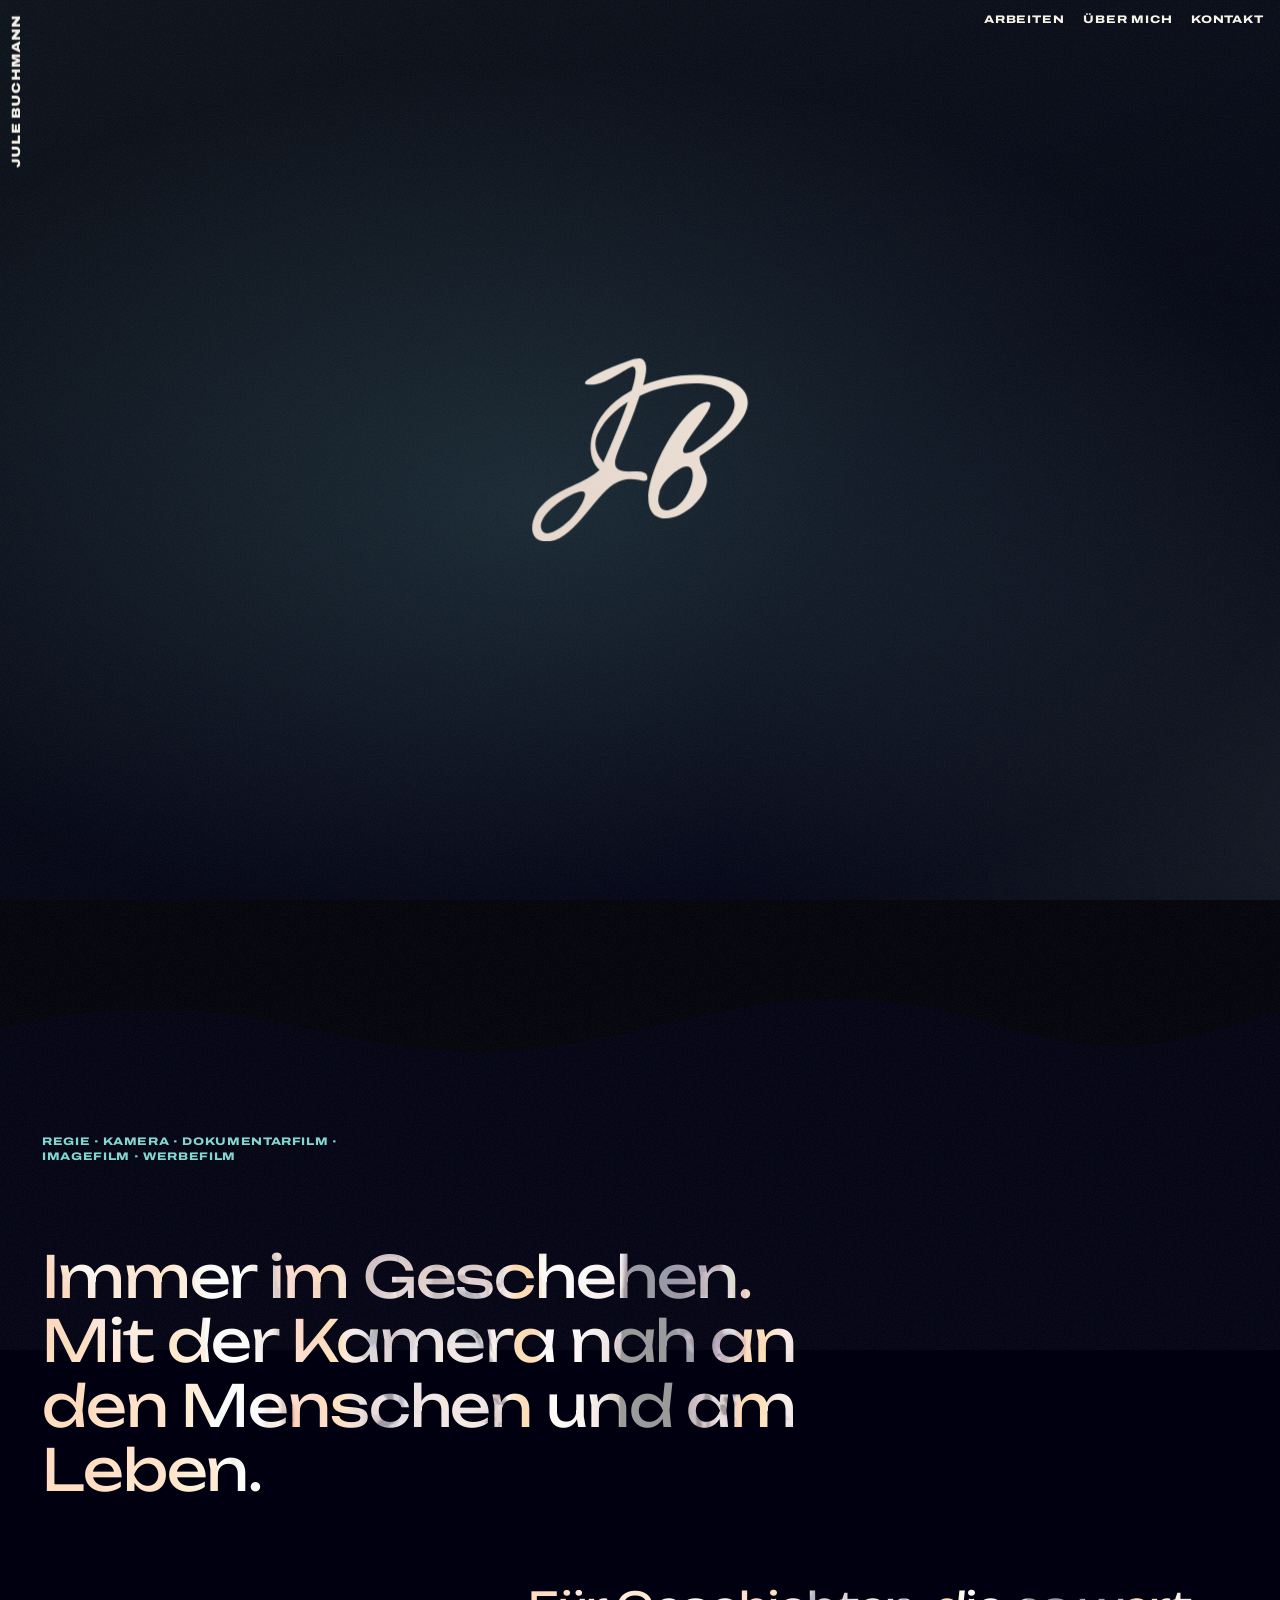
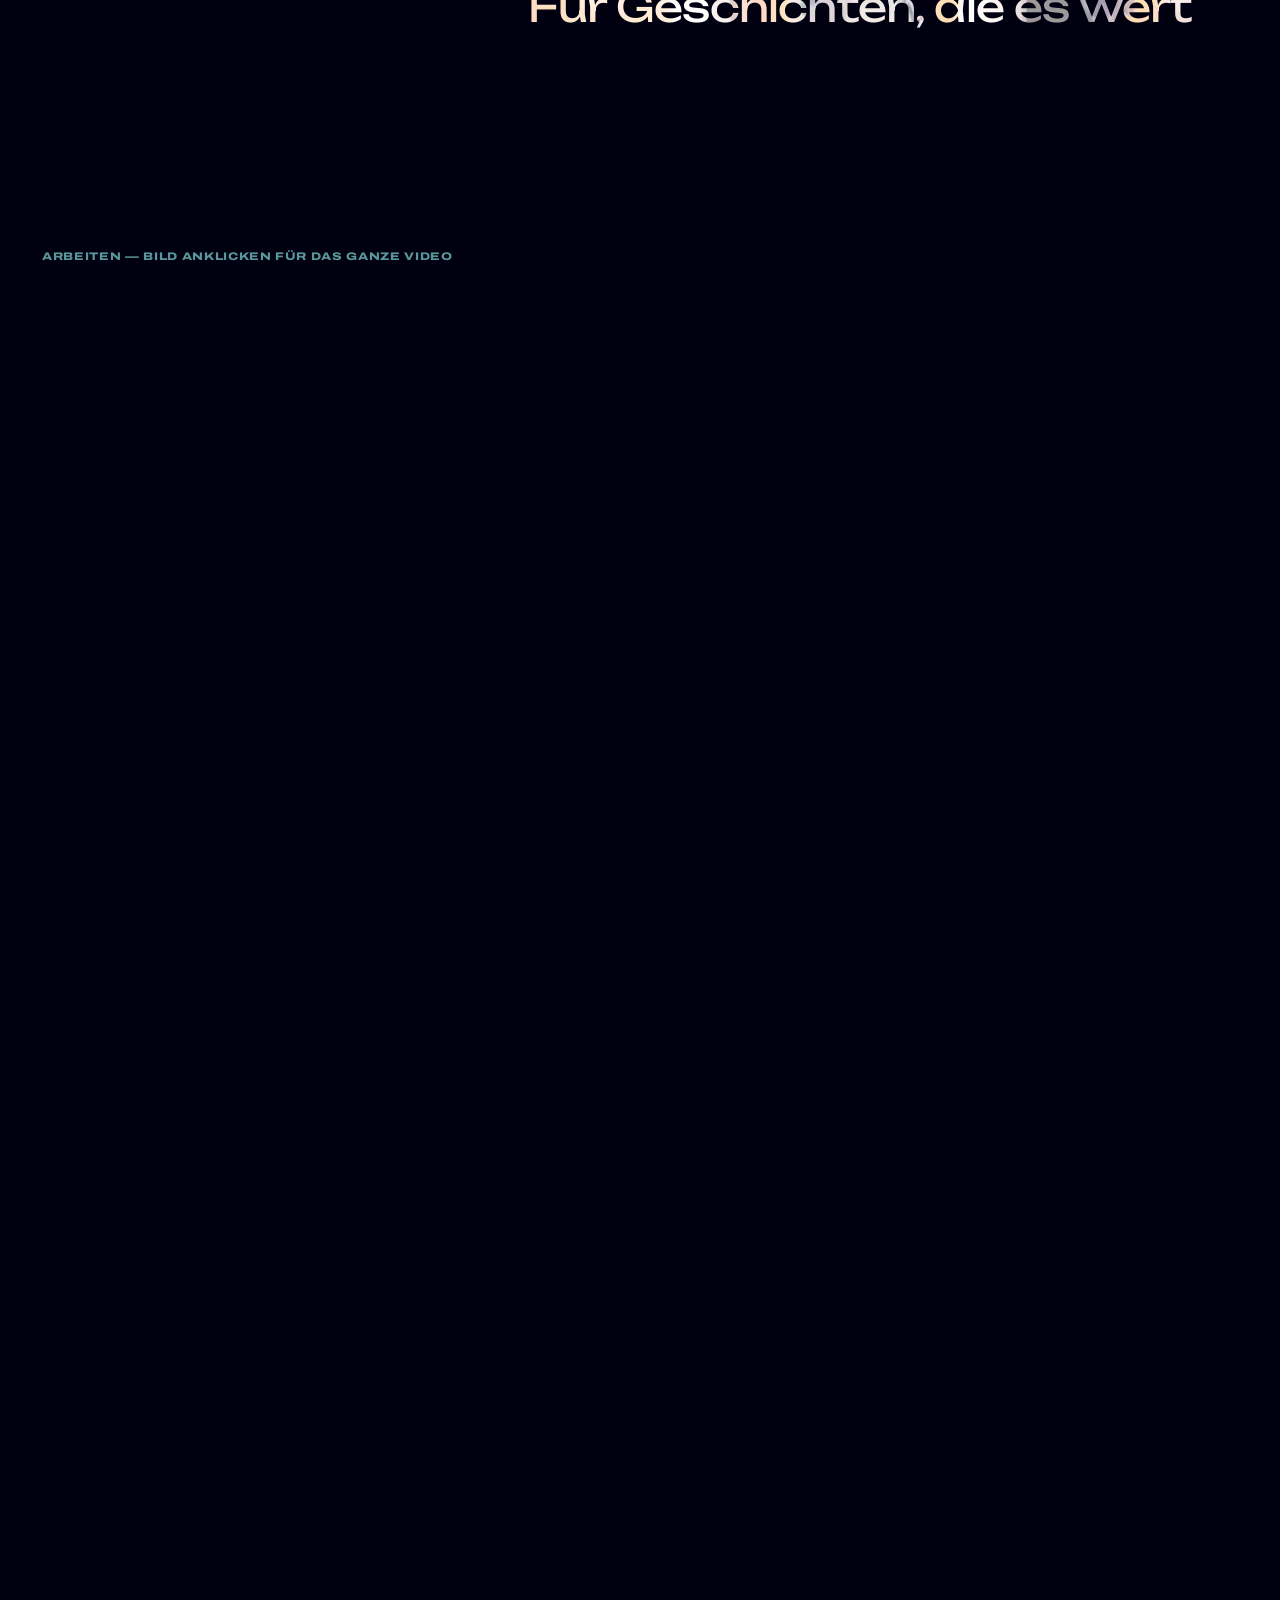
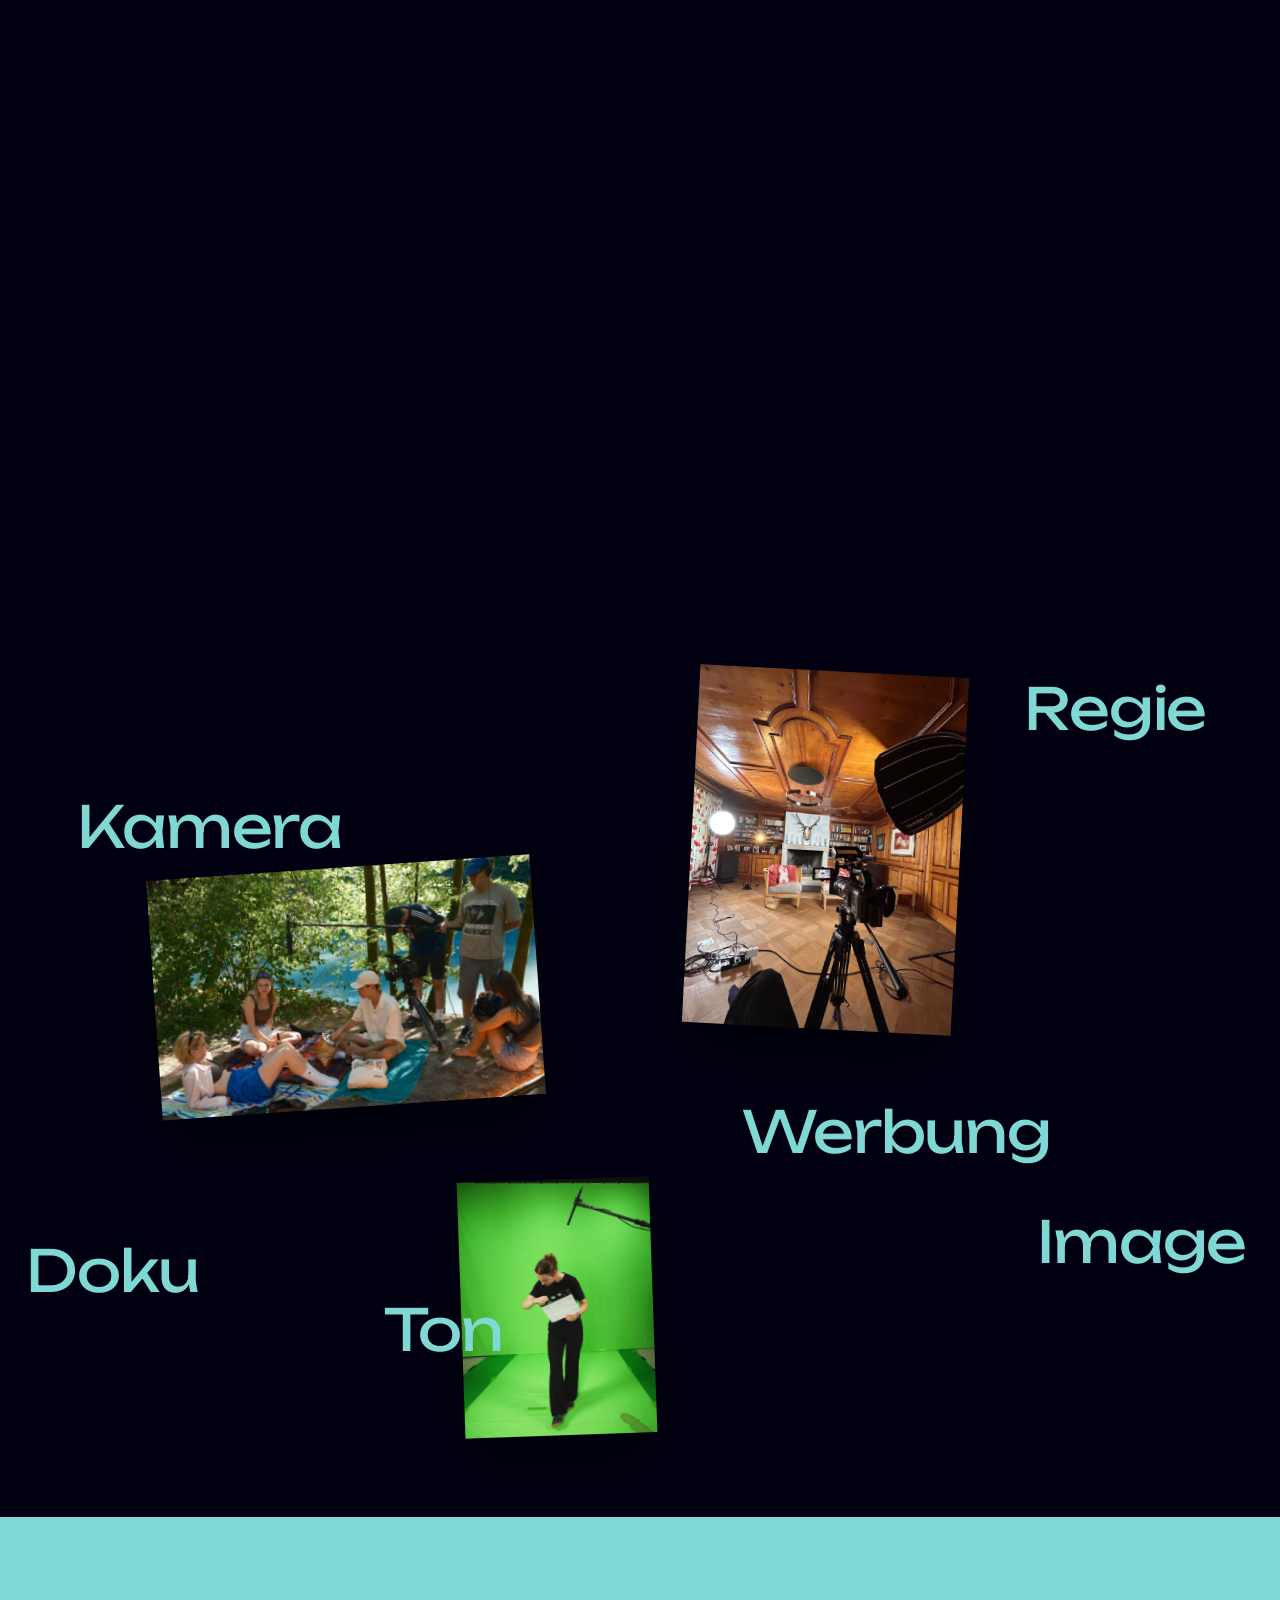
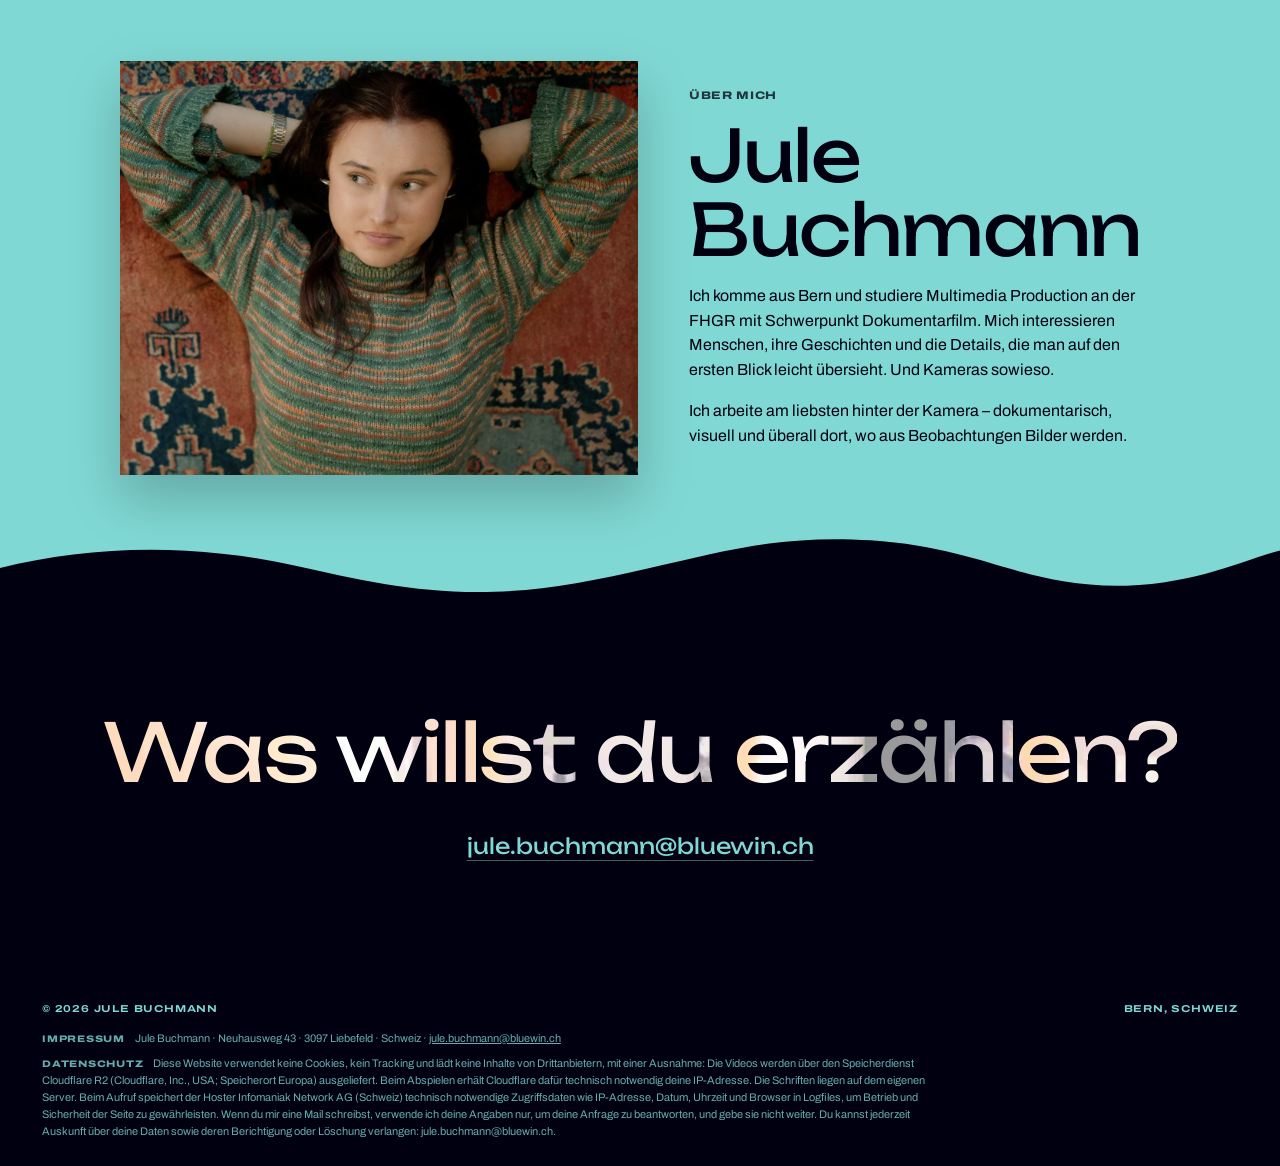
==== commit bc674d0c: "Schönerer Hinweis, wenn ein Video fehlt: 'In Arbeit – Hier kommt bald etwas.' Co-Authored-By: Claude" ====
--- a/index.html
+++ b/index.html
@@ -367,7 +367,13 @@
     <div class="player__stage">
       <video class="player__video" id="plVideo" controls playsinline preload="none"></video>
       <div class="player__loading" id="plLoading" hidden></div>
-      <p class="player__msg" id="plMsg" hidden>Video folgt bald</p>
+      <div class="player__msg" id="plMsg" hidden>
+        <div class="player__msgbox">
+          <p class="player__msglabel">In Arbeit</p>
+          <p class="player__msgtitle">Hier kommt bald etwas.</p>
+          <p class="player__msgtext">Dieses Video ist gerade noch in Arbeit. Schau bald wieder vorbei.</p>
+        </div>
+      </div>
     </div>
     <div class="player__bottom">
       <div class="player__text">
--- a/style.css
+++ b/style.css
@@ -548,3 +548,19 @@
 @media (prefers-reduced-motion: reduce) { .reel { margin-top: 0; } }
 /* Nur für Suchmaschinen und Screenreader sichtbar */
 .sr-only { position: absolute; width: 1px; height: 1px; padding: 0; margin: -1px; overflow: hidden; clip: rect(0 0 0 0); white-space: nowrap; border: 0; }
+
+/* Fehlt ein Video: Standbild gedimmt im Hintergrund, ruhiger Hinweis in der Mitte, keine Video-Bedienelemente */
+.player__msg {
+  display: grid; place-items: center; padding: 24px; opacity: 1;
+  font: inherit; letter-spacing: 0; text-transform: none; color: var(--bone);
+  background: #000 var(--msg-img, none) center / cover no-repeat;
+}
+.player__msg::before { content: ""; position: absolute; inset: 0; background: rgba(0, 0, 17, .72); backdrop-filter: blur(6px); -webkit-backdrop-filter: blur(6px); }
+.player__msgbox { position: relative; display: grid; gap: 10px; justify-items: center; max-width: 34ch; text-align: center; }
+.player__msglabel {
+  margin: 0; padding: 6px 10px; border: 1px solid rgba(128, 216, 212, .55); border-radius: 999px;
+  font: 800 9.5px/1 var(--font-sans); font-stretch: 125%; letter-spacing: .12em; text-transform: uppercase; color: var(--bone);
+}
+.player__msgtitle { margin: 0; font-family: var(--font-display); font-weight: 400; font-size: clamp(20px, 2.6vw, 36px); line-height: 1.1; letter-spacing: -.02em; color: #fff; }
+.player__msgtext { margin: 0; font-size: clamp(12px, 1.1vw, 14px); line-height: 1.5; color: var(--bone); opacity: .85; }
+.player__nav[hidden] { display: none; }
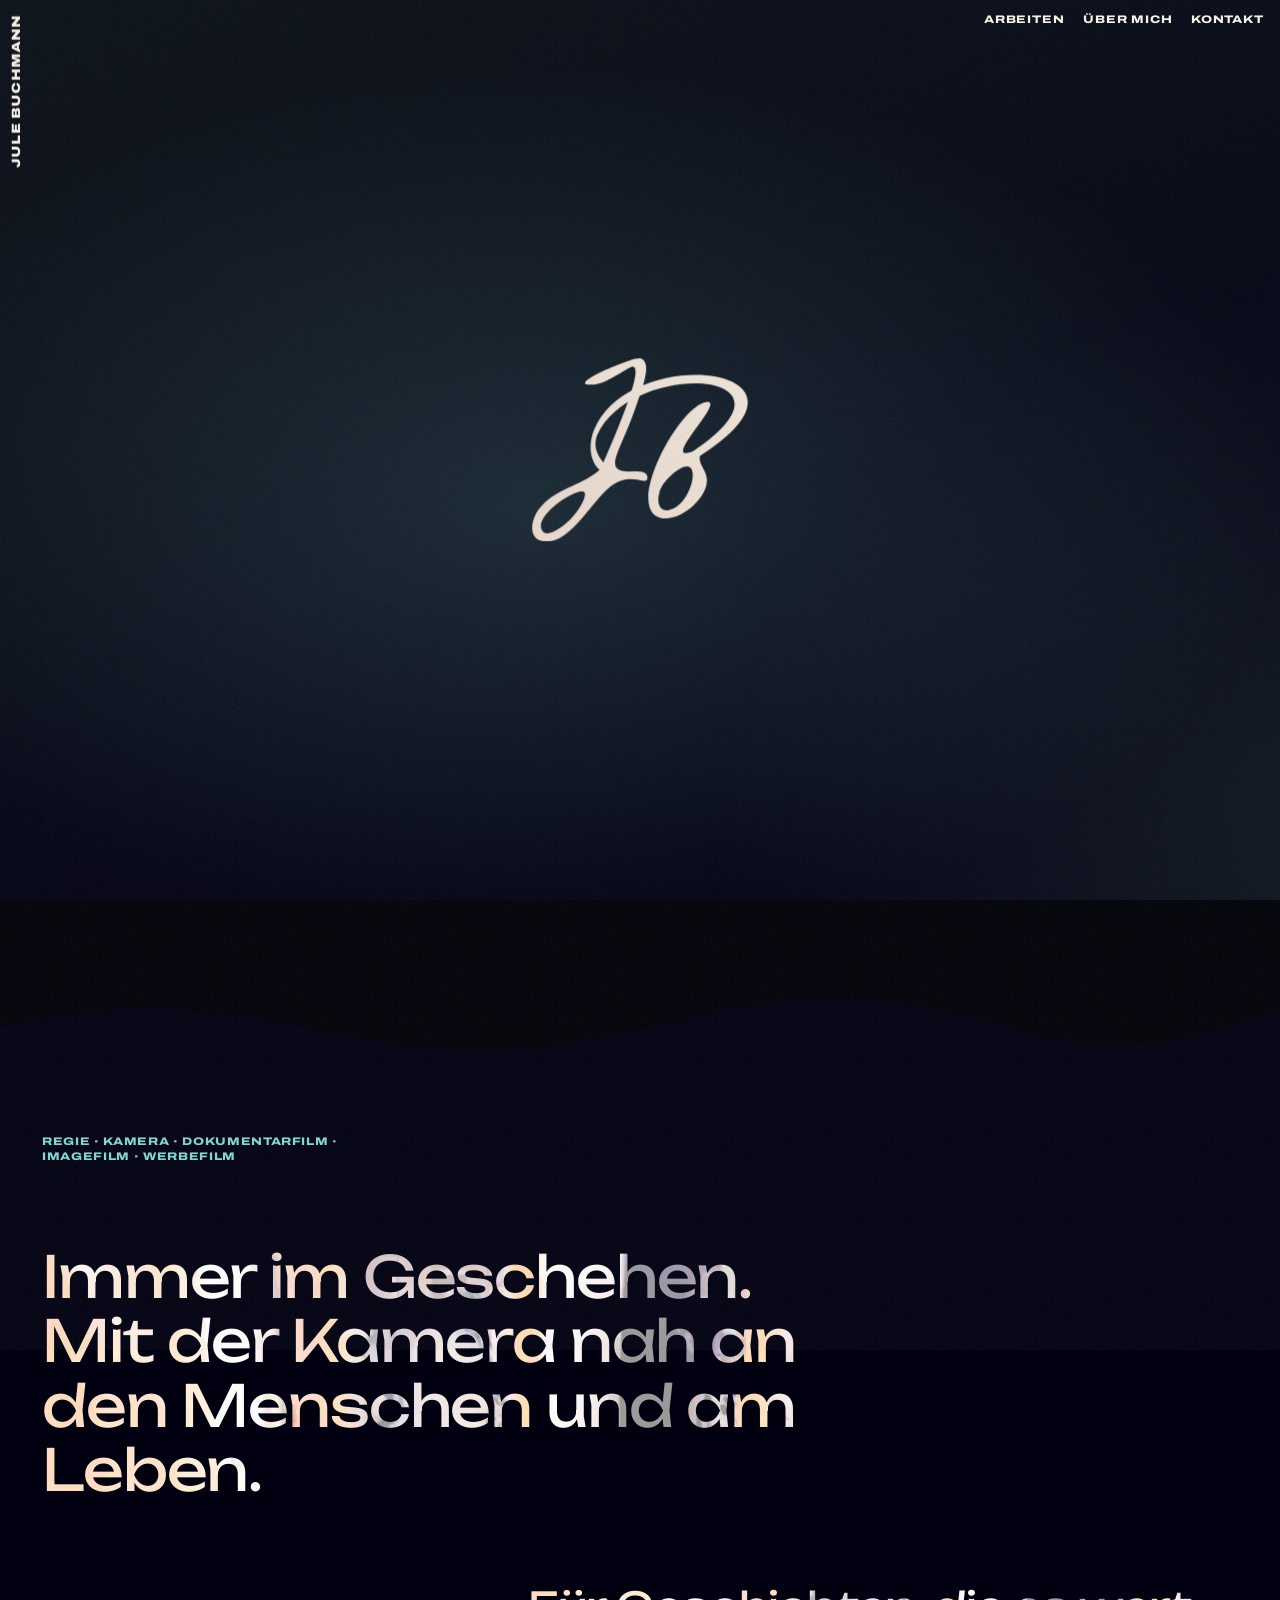
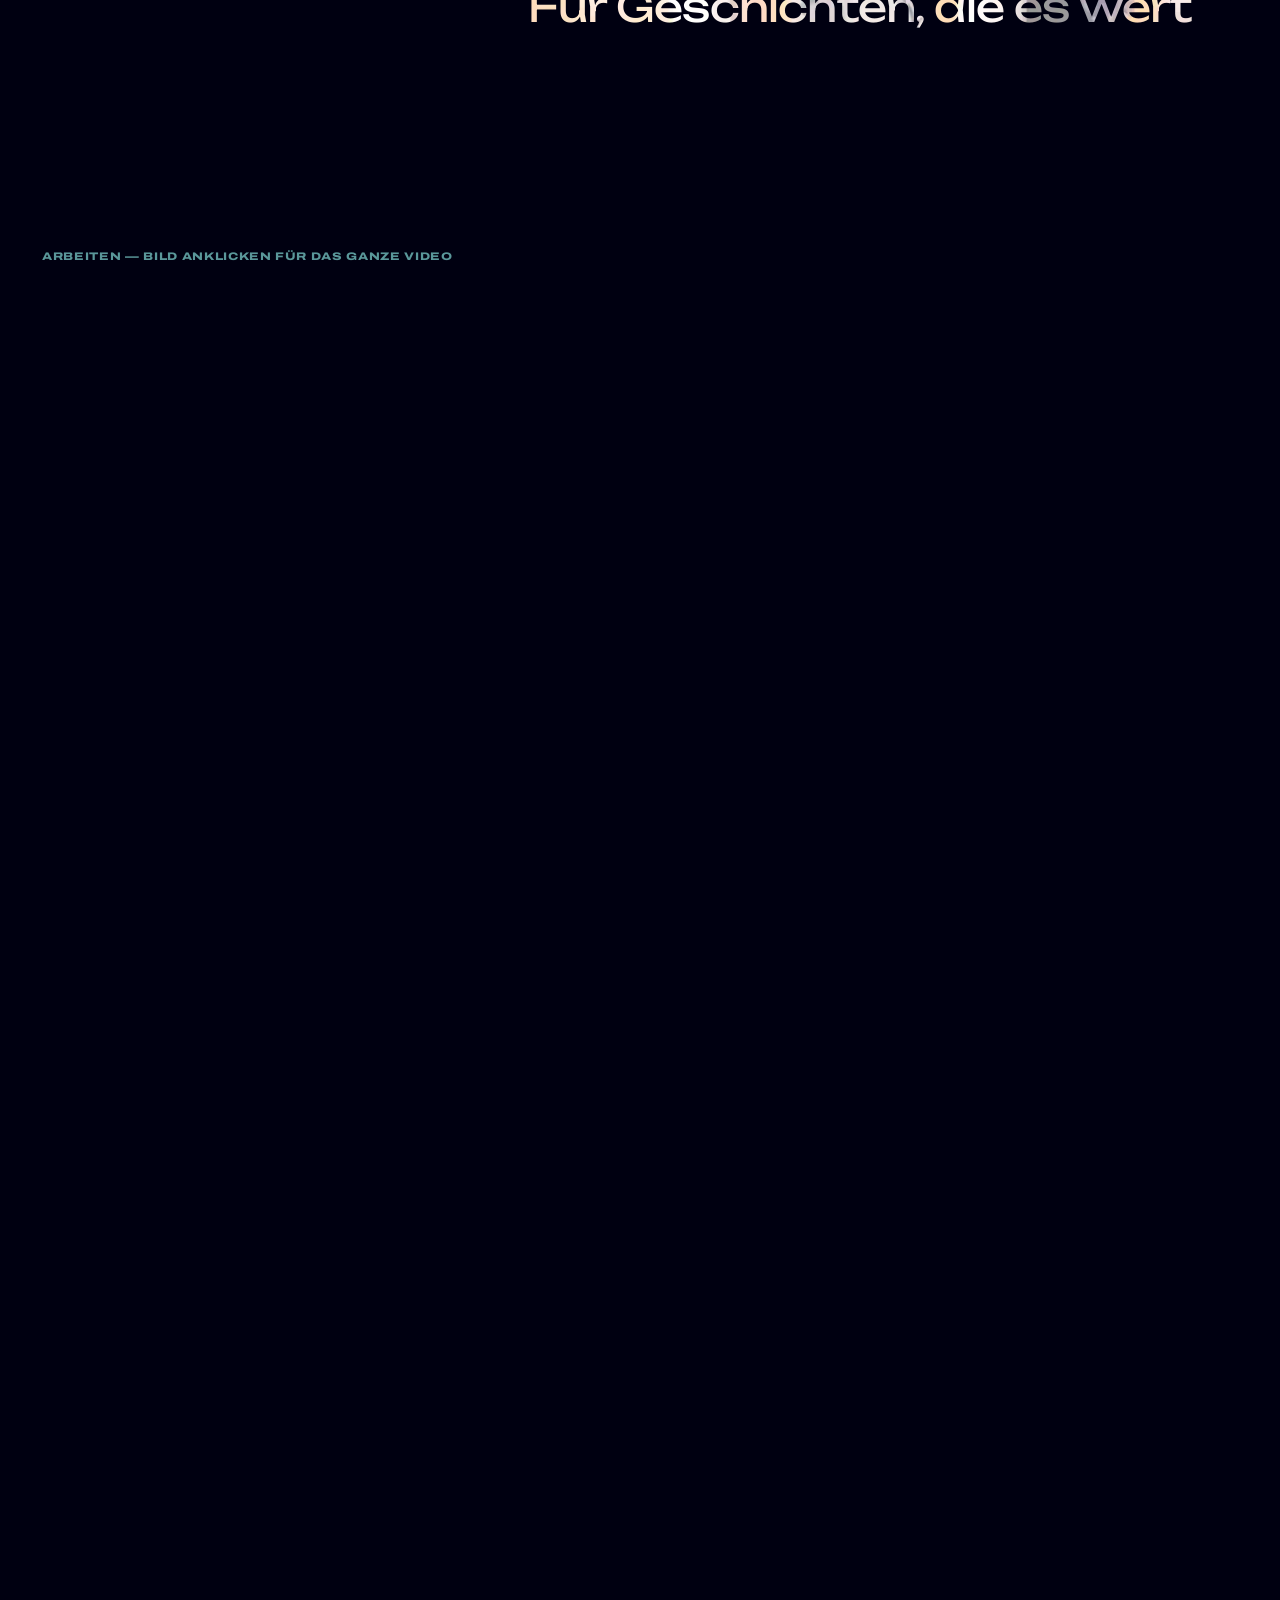
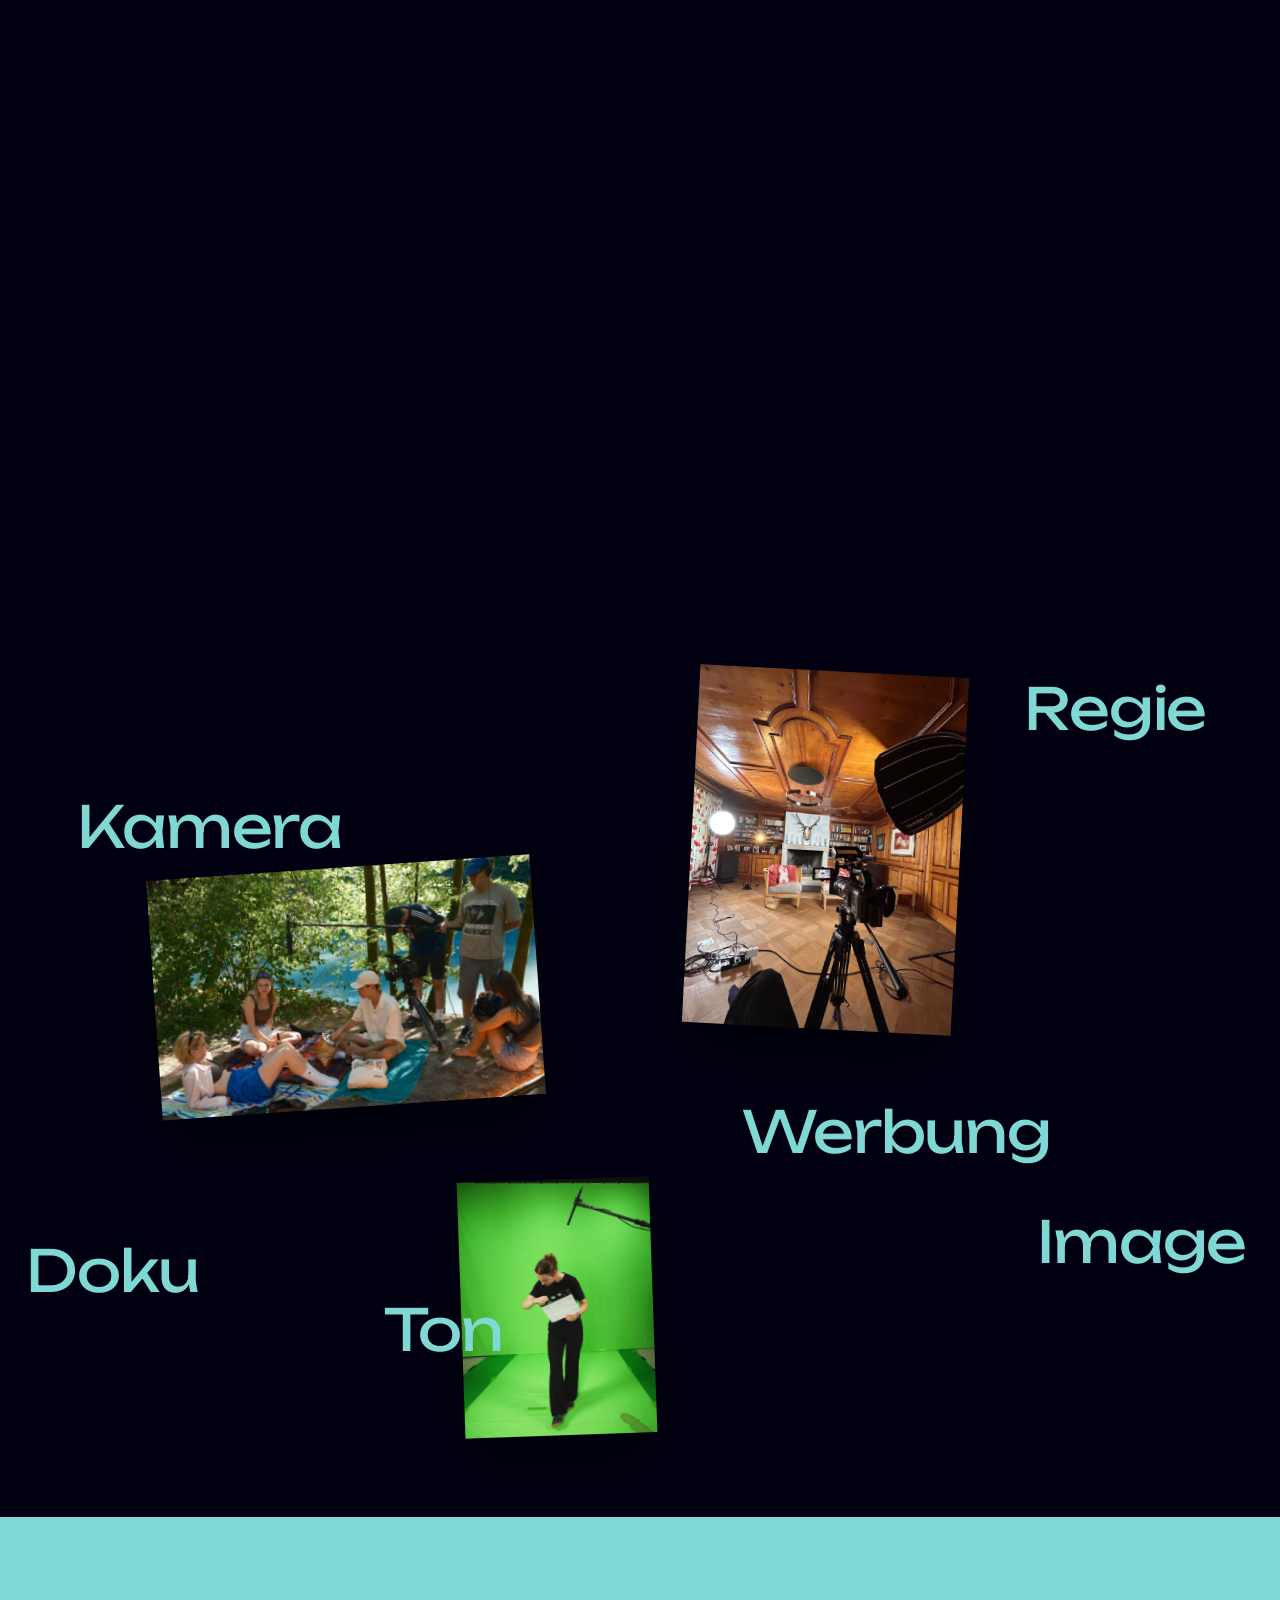
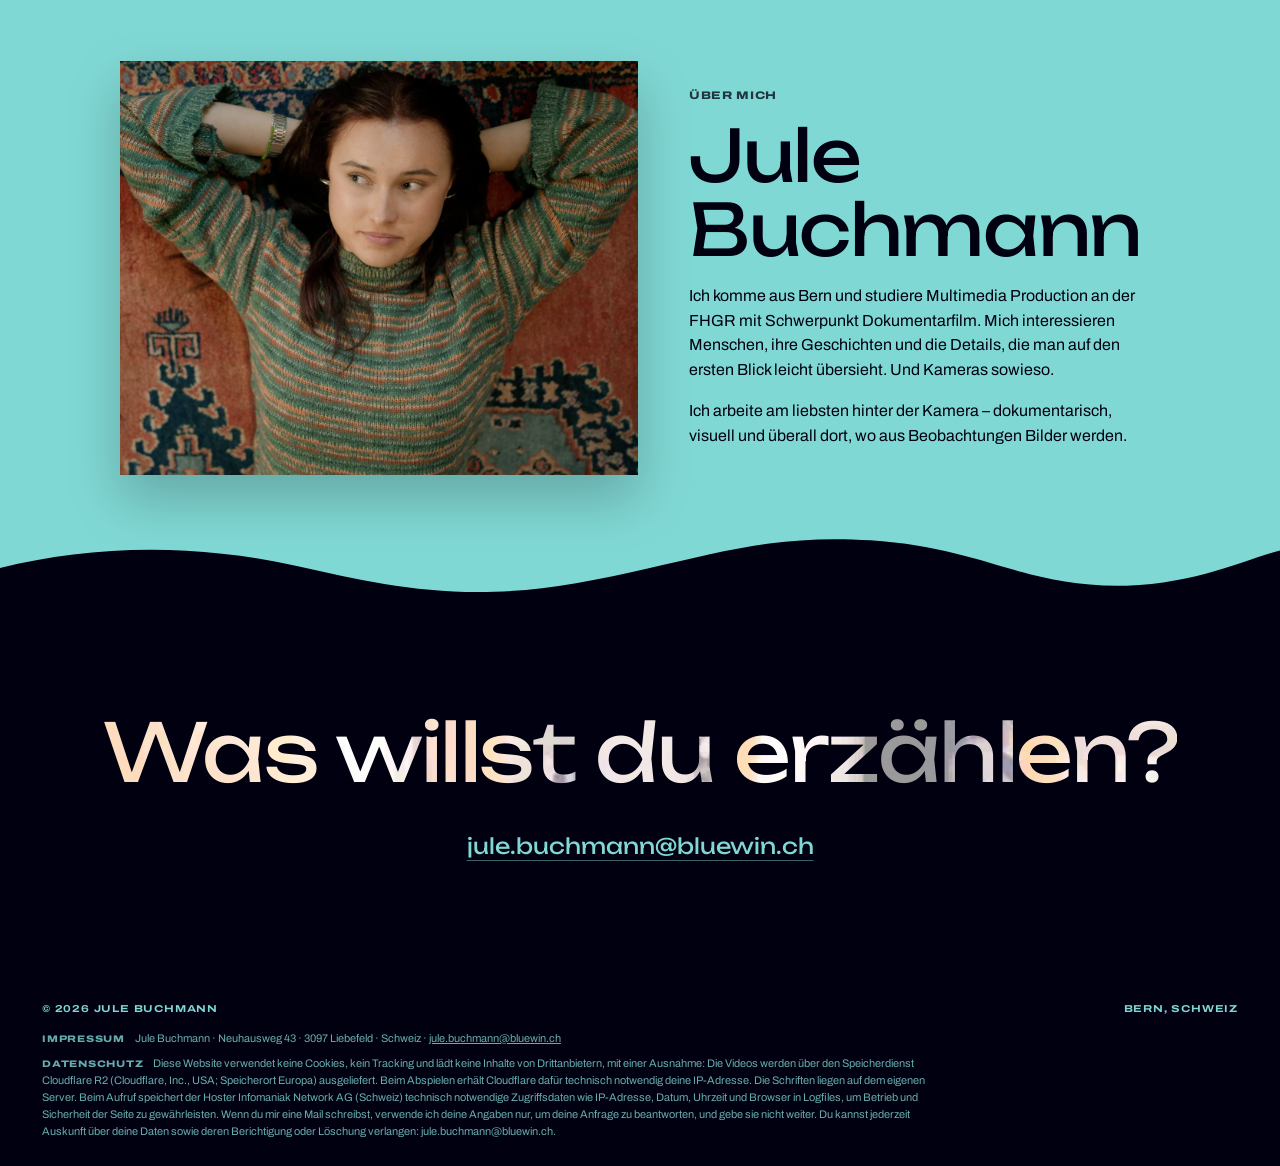
==== commit c80db4a1: "Hinweis: 'Dieses Projekt' Co-Authored-By: Claude Opus 5.5 <noreply@anthropic.com> Claude-Session: ht" ====
--- a/index.html
+++ b/index.html
@@ -371,7 +371,7 @@
         <div class="player__msgbox">
           <p class="player__msglabel">In Arbeit</p>
           <p class="player__msgtitle">Hier kommt bald etwas.</p>
-          <p class="player__msgtext">Dieses Video ist gerade noch in Arbeit. Schau bald wieder vorbei.</p>
+          <p class="player__msgtext">Dieses Projekt ist gerade noch in Arbeit. Schau bald wieder vorbei.</p>
         </div>
       </div>
     </div>
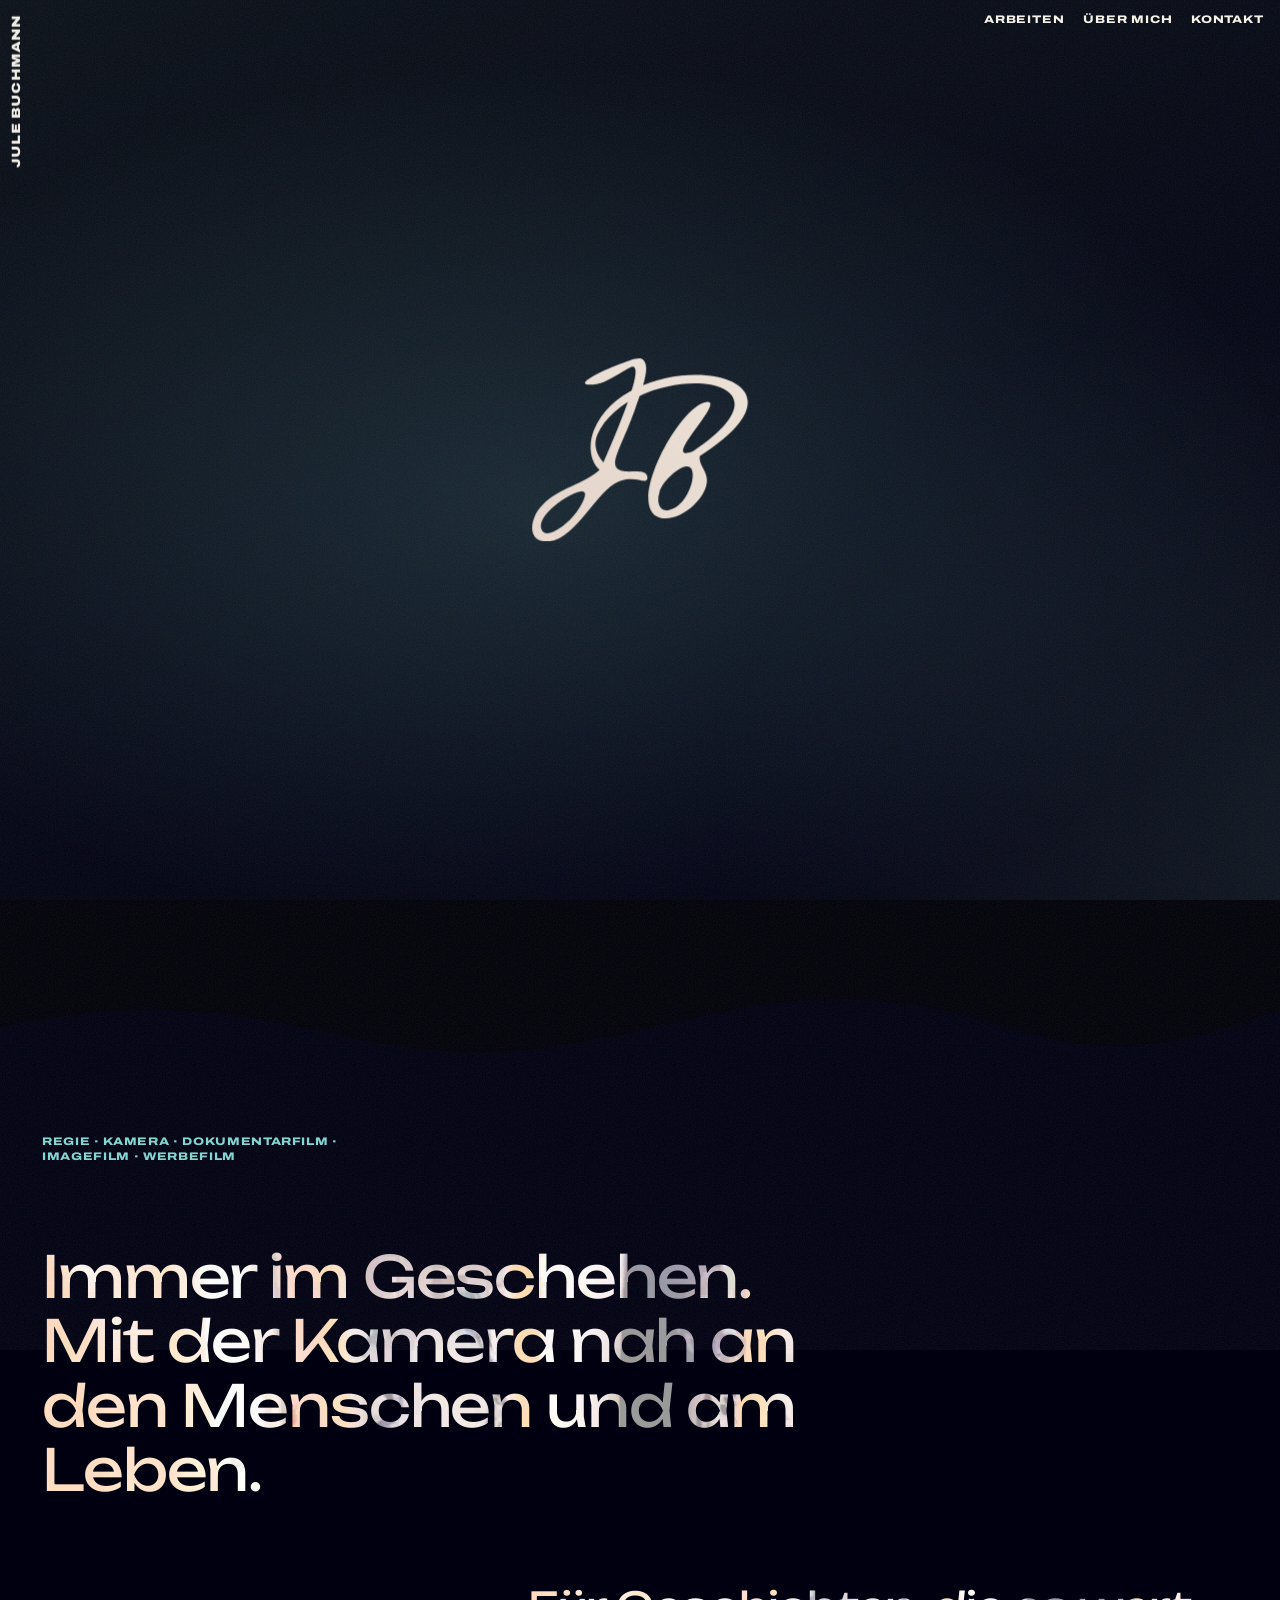
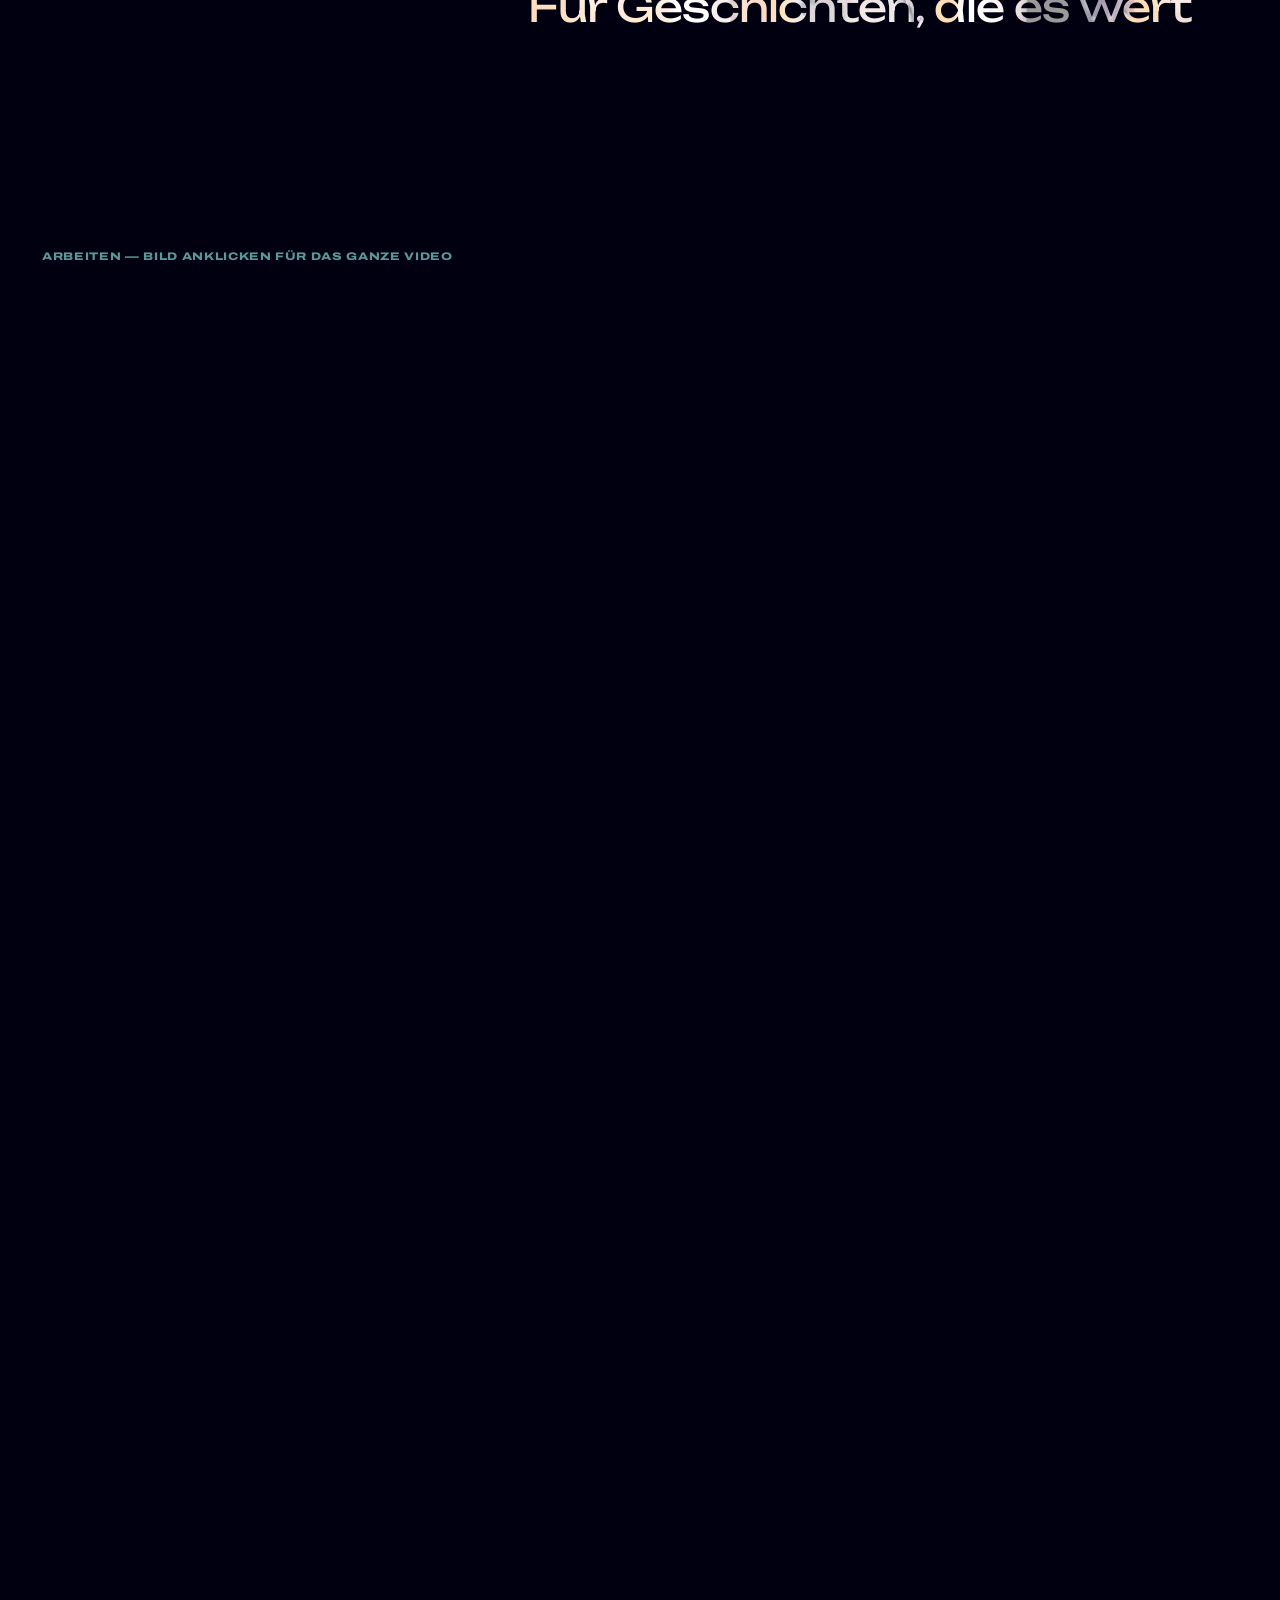
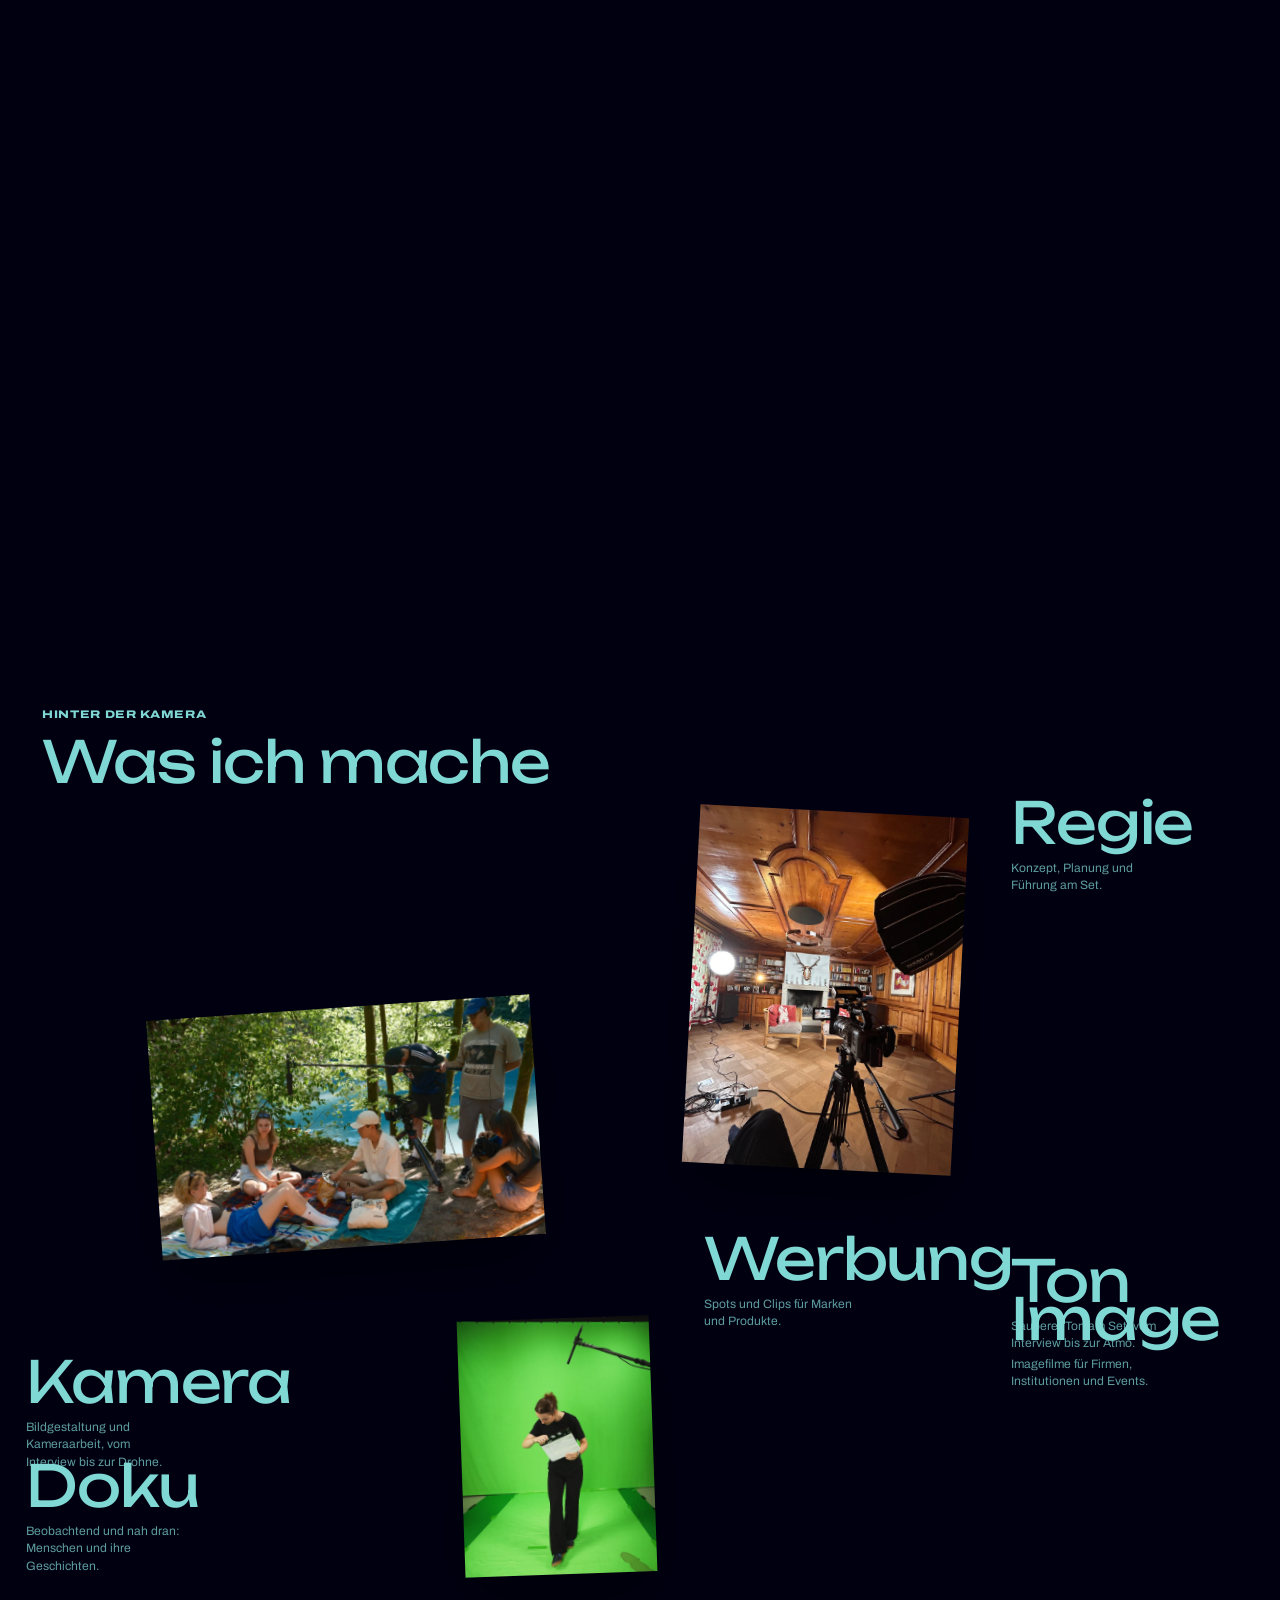
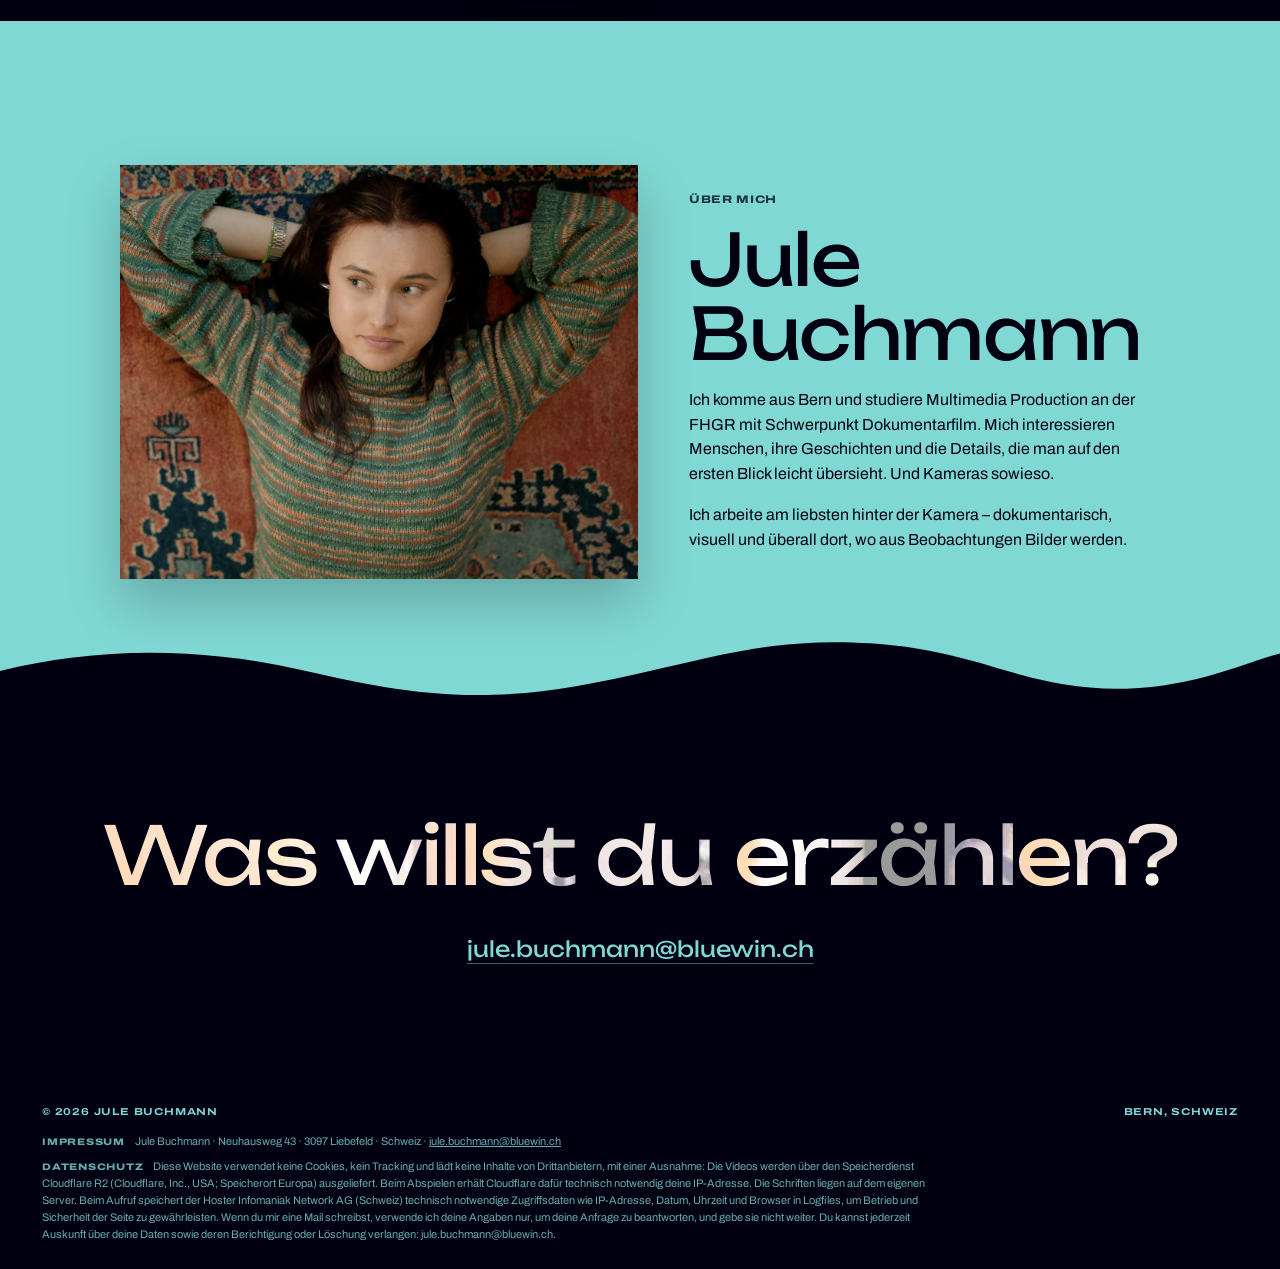
==== commit cc5a0d3d: "Titel 'Was ich mache' über dem Making-of, kurze Erklärung unter jedem Wort, Liste auf dem Handy Co-A" ====
--- a/index.html
+++ b/index.html
@@ -291,18 +291,30 @@
   </section>
 
   <!-- ============ LAUFSCHRIFT + STILL-COLLAGE ============ -->
-  <section class="reel band band--blood" data-scene="Laufschrift" aria-label="Kamera, Regie, Doku, Werbung, Image, Ton">
+  <section class="reel band band--blood" id="was-ich-mache" data-scene="Was ich mache" aria-labelledby="servicesTitle">
+    <header class="reel__head band__inner">
+      <p class="label">Hinter der Kamera</p>
+      <h2 class="reel__title" id="servicesTitle">Was ich mache</h2>
+    </header>
     <div class="reel__collage">
-      <span class="scatter scatter--k" data-par="-0.18" aria-hidden="true">Kamera</span>
-      <span class="scatter scatter--r" data-par="0.14" aria-hidden="true">Regie</span>
-      <span class="scatter scatter--d" data-par="-0.08" aria-hidden="true">Doku</span>
-      <span class="scatter scatter--w" data-par="0.2" aria-hidden="true">Werbung</span>
-      <span class="scatter scatter--i" data-par="-0.25" aria-hidden="true">Image</span>
-      <span class="scatter scatter--t" data-par="0.1" aria-hidden="true">Ton</span>
+      <span class="scatter scatter--k" data-par="-0.18" aria-hidden="true"><b class="scatter__w">Kamera</b><small class="scatter__d">Bildgestaltung und Kameraarbeit, vom Interview bis zur Drohne.</small></span>
+      <span class="scatter scatter--r" data-par="0.14" aria-hidden="true"><b class="scatter__w">Regie</b><small class="scatter__d">Konzept, Planung und Führung am Set.</small></span>
+      <span class="scatter scatter--d" data-par="-0.08" aria-hidden="true"><b class="scatter__w">Doku</b><small class="scatter__d">Beobachtend und nah dran: Menschen und ihre Geschichten.</small></span>
+      <span class="scatter scatter--w" data-par="0.2" aria-hidden="true"><b class="scatter__w">Werbung</b><small class="scatter__d">Spots und Clips für Marken und Produkte.</small></span>
+      <span class="scatter scatter--i" data-par="-0.25" aria-hidden="true"><b class="scatter__w">Image</b><small class="scatter__d">Imagefilme für Firmen, Institutionen und Events.</small></span>
+      <span class="scatter scatter--t" data-par="0.1" aria-hidden="true"><b class="scatter__w">Ton</b><small class="scatter__d">Sauberer Ton am Set, vom Interview bis zur Atmo.</small></span>
       <div class="reel__card reel__card--a fx fx--rain" data-par="-0.12" role="button" tabindex="0" aria-label="Regen am Fluss starten"><img src="img/making-picknick.webp" alt="Making-of: Dreh am Fluss mit Kamera und Tonangel" width="1600" height="1000"><canvas class="fx__rain" aria-hidden="true"></canvas></div>
       <div class="reel__card reel__card--b fx fx--lamp" data-par="0.10" role="button" tabindex="0" aria-label="Licht im Wohnzimmer an- und ausschalten"><img src="img/making-holzstube.webp" alt="Making-of: Interview-Setup mit Licht in einer Holzstube" width="900" height="1200"><img class="fx__off" src="img/making-holzstube-aus.webp" alt="" aria-hidden="true" width="900" height="1200"></div>
       <img class="reel__card reel__card--c" id="greenCard" data-par="-0.22" src="img/making-greenscreen.webp" alt="Making-of: Greenscreen-Dreh mit Filmklappe und Tonangel" width="900" height="1200">
     </div>
+    <ul class="services">
+      <li><b>Kamera</b><span>Bildgestaltung und Kameraarbeit, vom Interview bis zur Drohne.</span></li>
+      <li><b>Regie</b><span>Konzept, Planung und Führung am Set.</span></li>
+      <li><b>Doku</b><span>Beobachtend und nah dran: Menschen und ihre Geschichten.</span></li>
+      <li><b>Werbung</b><span>Spots und Clips für Marken und Produkte.</span></li>
+      <li><b>Image</b><span>Imagefilme für Firmen, Institutionen und Events.</span></li>
+      <li><b>Ton</b><span>Sauberer Ton am Set, vom Interview bis zur Atmo.</span></li>
+    </ul>
   </section>
 
   <!-- ============ ÜBER MICH (heller Teil, harte Kante zum Dunkel) ============ -->
--- a/style.css
+++ b/style.css
@@ -246,12 +246,12 @@
   font-family: var(--font-display); font-weight: 400; letter-spacing: -.02em; line-height: 1;
   font-size: clamp(28px, 4.5vw, 74px); color: var(--bone); will-change: transform;
 }
-.scatter--k { left: 6%;  top: -12%; }
-.scatter--r { left: 80%; top: 6%; }
-.scatter--d { left: 2%;  top: 70%; }
-.scatter--w { left: 58%; top: 80%; }
-.scatter--i { left: 81%; top: 46%; }
-.scatter--t { left: 30%; top: 100%; }
+.scatter--k { left: 2%;  top: 54%; }
+.scatter--d { left: 2%;  top: 82%; }
+.scatter--r { left: 79%; top: 2%; }
+.scatter--i { left: 79%; top: 36%; }
+.scatter--t { left: 79%; top: 70%; }
+.scatter--w { left: 55%; top: 78%; }
 .reel__cta { position: relative; z-index: 3; display: grid; gap: 12px; justify-items: start; }
 
 /* ---------- STATEMENT ---------- */
@@ -564,3 +564,29 @@
 .player__msgtitle { margin: 0; font-family: var(--font-display); font-weight: 400; font-size: clamp(20px, 2.6vw, 36px); line-height: 1.1; letter-spacing: -.02em; color: #fff; }
 .player__msgtext { margin: 0; font-size: clamp(12px, 1.1vw, 14px); line-height: 1.5; color: var(--bone); opacity: .85; }
 .player__nav[hidden] { display: none; }
+
+/* ---------- "Was ich mache": Titel über der Making-of-Collage, kurze Erklärung unter jedem Wort ---------- */
+.reel__head { position: relative; z-index: 3; margin-bottom: clamp(56px, 10vh, 120px); }
+.reel__head .label { margin: 0 0 10px; }
+.reel__title { margin: 0; font-family: var(--font-display); font-weight: 400; letter-spacing: -.02em; line-height: 1.05; font-size: clamp(30px, 4.5vw, 74px); color: var(--bone); }
+.scatter { display: grid; gap: 8px; white-space: normal; }
+.scatter__w { font-weight: inherit; white-space: nowrap; }
+.scatter__d {
+  display: block; max-width: 22ch; font: 400 clamp(11.5px, .95vw, 14px)/1.45 var(--font-sans); letter-spacing: 0;
+  color: var(--bone); opacity: .72;
+}
+/* Desktop: Liste nur für Screenreader und Google; Handy: Liste sichtbar, verstreute Wörter weg */
+.services { position: absolute; width: 1px; height: 1px; overflow: hidden; clip: rect(0 0 0 0); margin: 0; padding: 0; list-style: none; }
+@media (max-width: 700px) {
+  .scatter { display: none; }
+  .reel__head { margin-bottom: 4vh; }
+  .reel__collage { height: 62vh; }
+  .services {
+    position: relative; width: auto; height: auto; overflow: visible; clip: auto; z-index: 3;
+    display: grid; grid-template-columns: 1fr 1fr; gap: 22px 18px; margin-top: 4vh;
+    padding-left: calc(var(--gutter-l) + 26px); padding-right: var(--gutter-r);
+  }
+  .services li { display: grid; gap: 4px; }
+  .services b { font: 400 22px/1.1 var(--font-display); letter-spacing: -.02em; color: var(--bone); }
+  .services span { font-size: 12.5px; line-height: 1.45; color: var(--bone); opacity: .72; }
+}
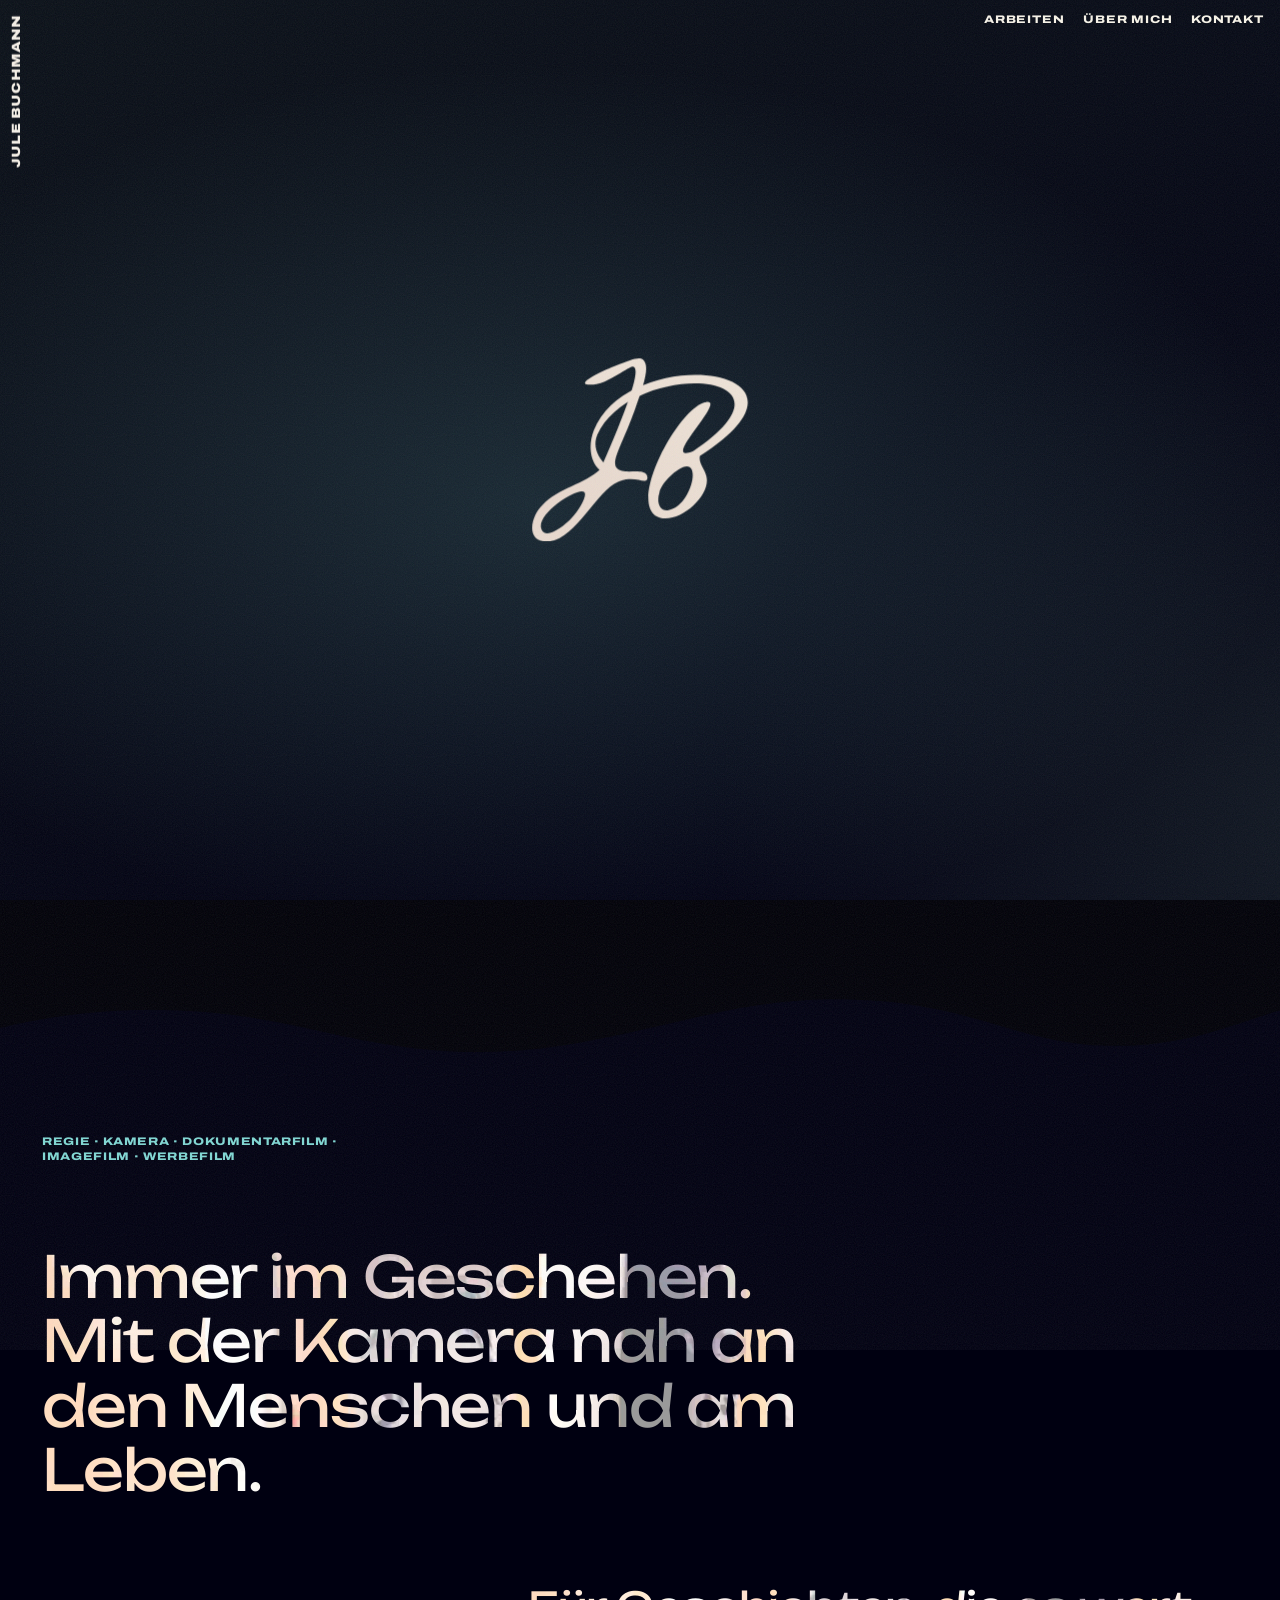
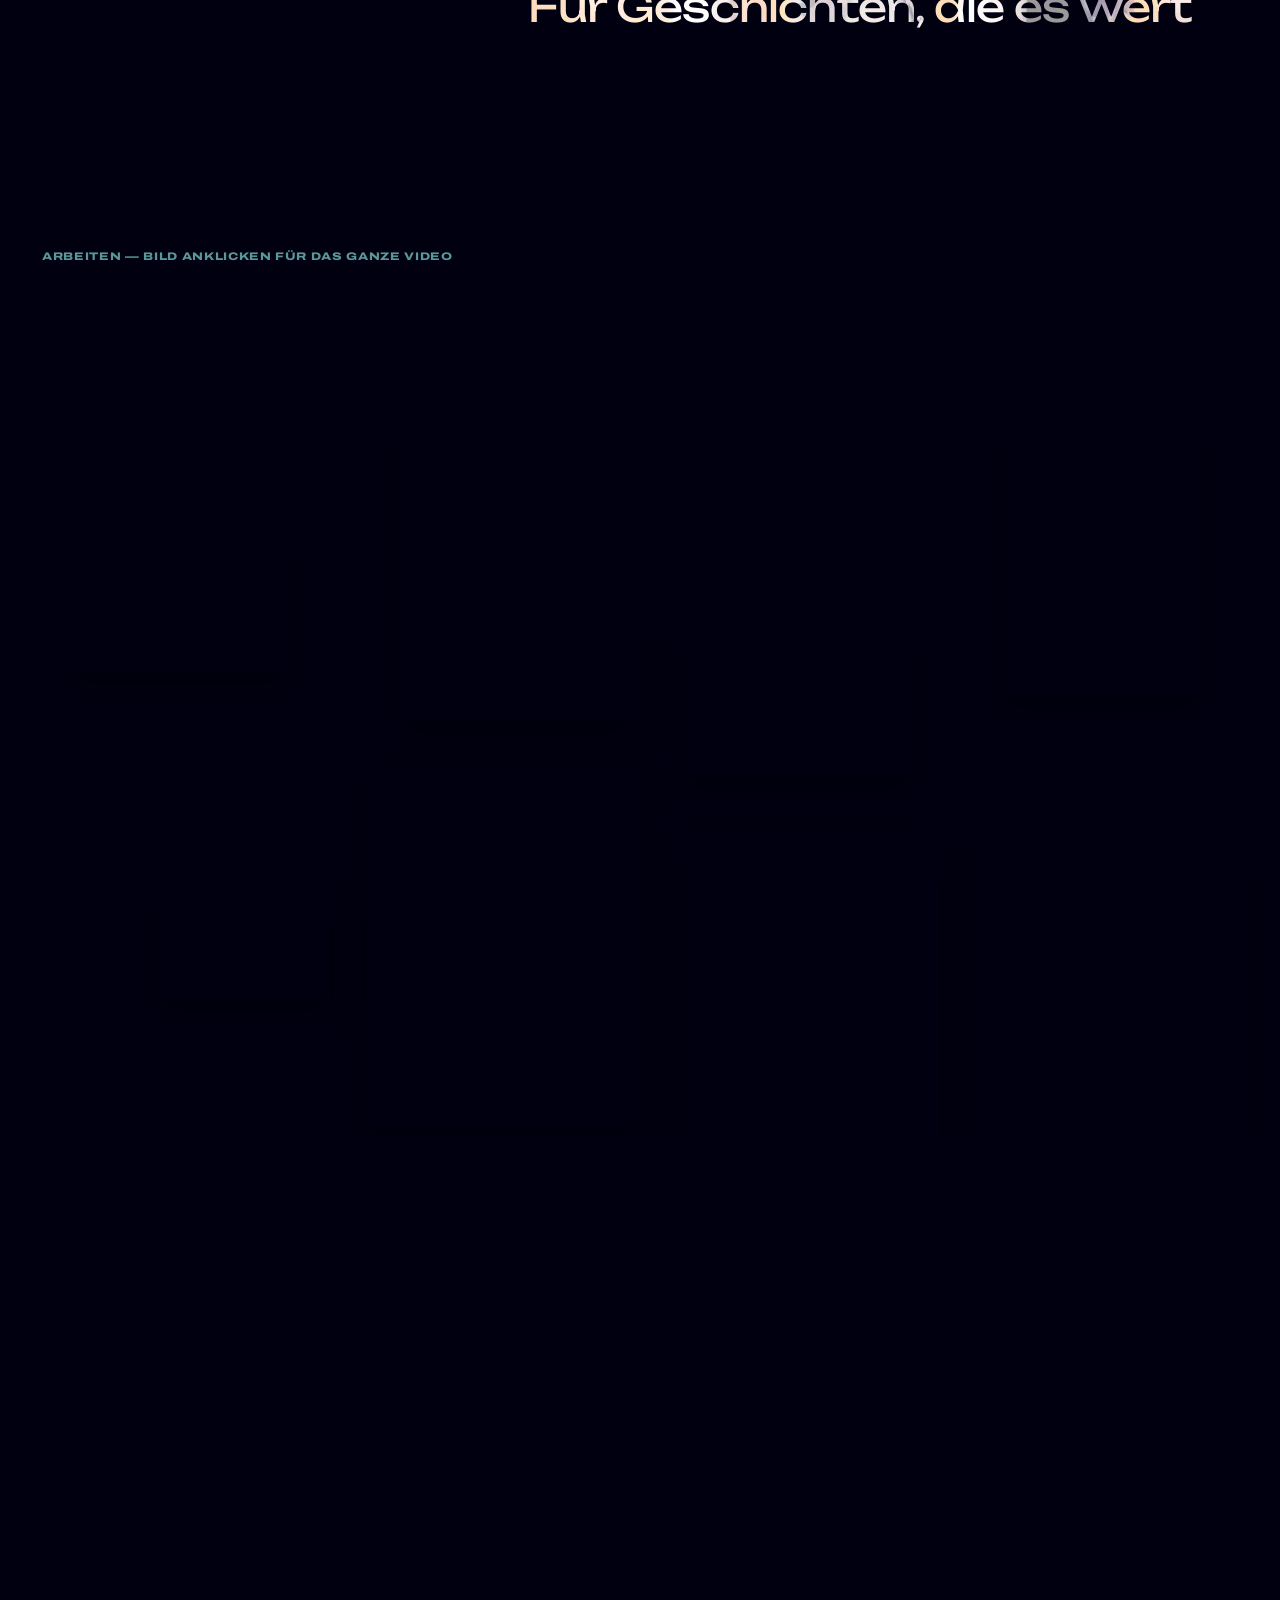
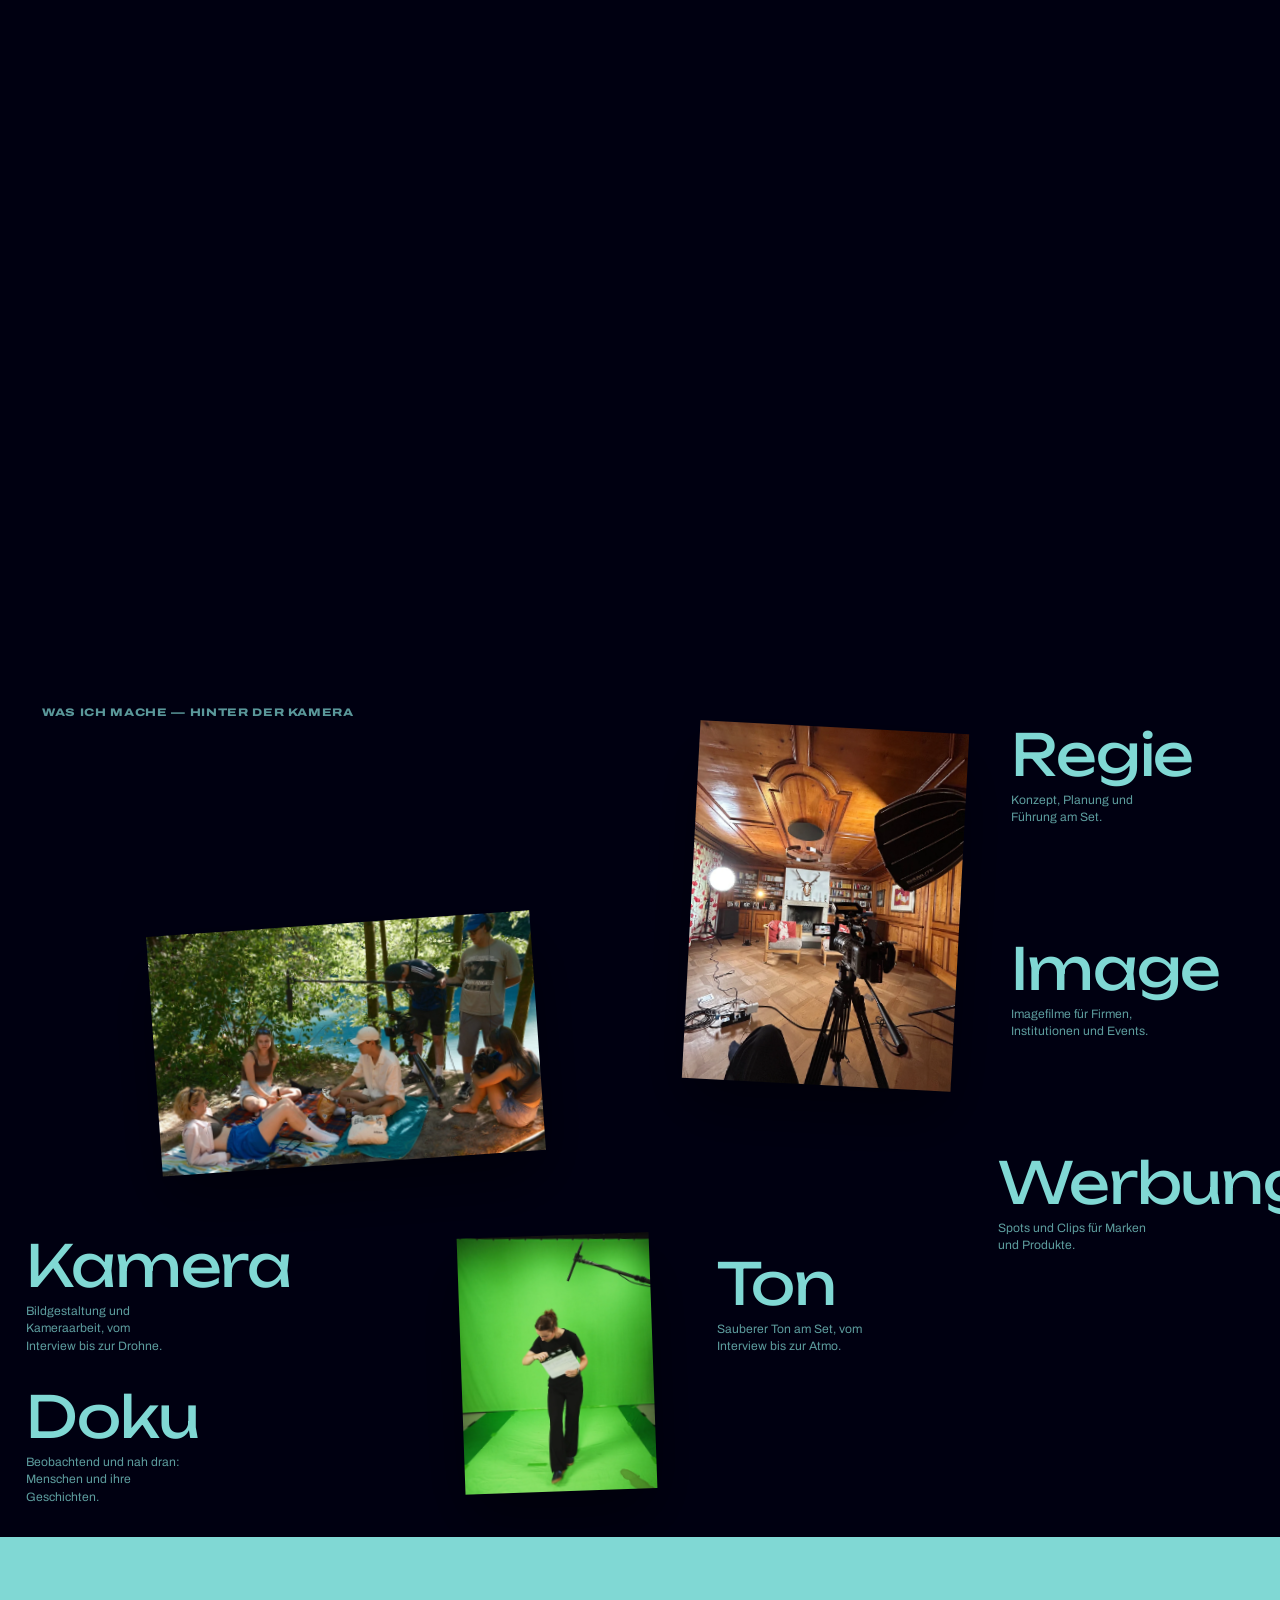
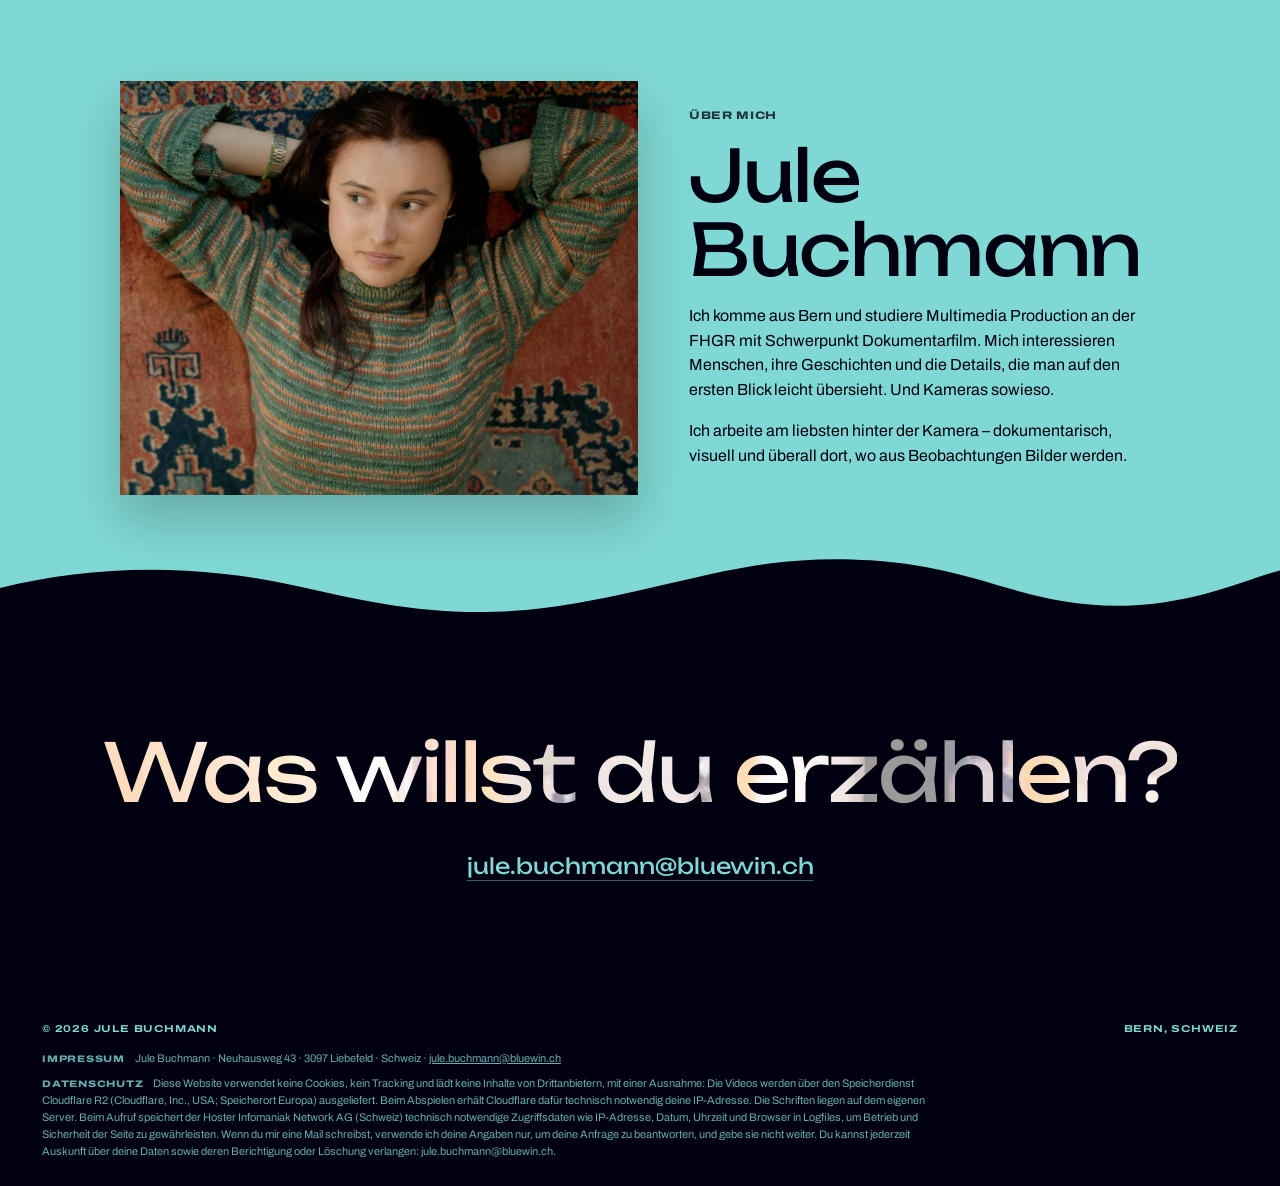
==== commit 4fc00eea: "Making-of-Titel im Stil des Arbeiten-Hinweises, Wörter überlappen nie Co-Authored-By: Claude Opus 5." ====
--- a/index.html
+++ b/index.html
@@ -293,16 +293,15 @@
   <!-- ============ LAUFSCHRIFT + STILL-COLLAGE ============ -->
   <section class="reel band band--blood" id="was-ich-mache" data-scene="Was ich mache" aria-labelledby="servicesTitle">
     <header class="reel__head band__inner">
-      <p class="label">Hinter der Kamera</p>
-      <h2 class="reel__title" id="servicesTitle">Was ich mache</h2>
+      <h2 class="label reel__label" id="servicesTitle">Was ich mache — Hinter der Kamera</h2>
     </header>
     <div class="reel__collage">
-      <span class="scatter scatter--k" data-par="-0.18" aria-hidden="true"><b class="scatter__w">Kamera</b><small class="scatter__d">Bildgestaltung und Kameraarbeit, vom Interview bis zur Drohne.</small></span>
-      <span class="scatter scatter--r" data-par="0.14" aria-hidden="true"><b class="scatter__w">Regie</b><small class="scatter__d">Konzept, Planung und Führung am Set.</small></span>
-      <span class="scatter scatter--d" data-par="-0.08" aria-hidden="true"><b class="scatter__w">Doku</b><small class="scatter__d">Beobachtend und nah dran: Menschen und ihre Geschichten.</small></span>
-      <span class="scatter scatter--w" data-par="0.2" aria-hidden="true"><b class="scatter__w">Werbung</b><small class="scatter__d">Spots und Clips für Marken und Produkte.</small></span>
-      <span class="scatter scatter--i" data-par="-0.25" aria-hidden="true"><b class="scatter__w">Image</b><small class="scatter__d">Imagefilme für Firmen, Institutionen und Events.</small></span>
-      <span class="scatter scatter--t" data-par="0.1" aria-hidden="true"><b class="scatter__w">Ton</b><small class="scatter__d">Sauberer Ton am Set, vom Interview bis zur Atmo.</small></span>
+      <span class="scatter scatter--k" data-par="-0.1" aria-hidden="true"><b class="scatter__w">Kamera</b><small class="scatter__d">Bildgestaltung und Kameraarbeit, vom Interview bis zur Drohne.</small></span>
+      <span class="scatter scatter--r" data-par="0.12" aria-hidden="true"><b class="scatter__w">Regie</b><small class="scatter__d">Konzept, Planung und Führung am Set.</small></span>
+      <span class="scatter scatter--d" data-par="-0.1" aria-hidden="true"><b class="scatter__w">Doku</b><small class="scatter__d">Beobachtend und nah dran: Menschen und ihre Geschichten.</small></span>
+      <span class="scatter scatter--w" data-par="0.12" aria-hidden="true"><b class="scatter__w">Werbung</b><small class="scatter__d">Spots und Clips für Marken und Produkte.</small></span>
+      <span class="scatter scatter--i" data-par="0.12" aria-hidden="true"><b class="scatter__w">Image</b><small class="scatter__d">Imagefilme für Firmen, Institutionen und Events.</small></span>
+      <span class="scatter scatter--t" data-par="0.05" aria-hidden="true"><b class="scatter__w">Ton</b><small class="scatter__d">Sauberer Ton am Set, vom Interview bis zur Atmo.</small></span>
       <div class="reel__card reel__card--a fx fx--rain" data-par="-0.12" role="button" tabindex="0" aria-label="Regen am Fluss starten"><img src="img/making-picknick.webp" alt="Making-of: Dreh am Fluss mit Kamera und Tonangel" width="1600" height="1000"><canvas class="fx__rain" aria-hidden="true"></canvas></div>
       <div class="reel__card reel__card--b fx fx--lamp" data-par="0.10" role="button" tabindex="0" aria-label="Licht im Wohnzimmer an- und ausschalten"><img src="img/making-holzstube.webp" alt="Making-of: Interview-Setup mit Licht in einer Holzstube" width="900" height="1200"><img class="fx__off" src="img/making-holzstube-aus.webp" alt="" aria-hidden="true" width="900" height="1200"></div>
       <img class="reel__card reel__card--c" id="greenCard" data-par="-0.22" src="img/making-greenscreen.webp" alt="Making-of: Greenscreen-Dreh mit Filmklappe und Tonangel" width="900" height="1200">
--- a/style.css
+++ b/style.css
@@ -246,12 +246,12 @@
   font-family: var(--font-display); font-weight: 400; letter-spacing: -.02em; line-height: 1;
   font-size: clamp(28px, 4.5vw, 74px); color: var(--bone); will-change: transform;
 }
-.scatter--k { left: 2%;  top: 54%; }
+.scatter--k { left: 2%;  top: 58%; }
 .scatter--d { left: 2%;  top: 82%; }
 .scatter--r { left: 79%; top: 2%; }
 .scatter--i { left: 79%; top: 36%; }
-.scatter--t { left: 79%; top: 70%; }
-.scatter--w { left: 55%; top: 78%; }
+.scatter--w { left: 78%; top: 70%; }
+.scatter--t { left: 56%; top: 78%; }
 .reel__cta { position: relative; z-index: 3; display: grid; gap: 12px; justify-items: start; }
 
 /* ---------- STATEMENT ---------- */
@@ -566,8 +566,9 @@
 .player__nav[hidden] { display: none; }
 
 /* ---------- "Was ich mache": Titel über der Making-of-Collage, kurze Erklärung unter jedem Wort ---------- */
-.reel__head { position: relative; z-index: 3; margin-bottom: clamp(56px, 10vh, 120px); }
-.reel__head .label { margin: 0 0 10px; }
+.reel__head { position: relative; z-index: 3; margin-bottom: clamp(48px, 9vh, 110px); }
+.reel__head .label { margin: 0; }
+.reel__label { font-weight: 800; color: var(--bone); opacity: .7; max-width: none; line-height: 1; }
 .reel__title { margin: 0; font-family: var(--font-display); font-weight: 400; letter-spacing: -.02em; line-height: 1.05; font-size: clamp(30px, 4.5vw, 74px); color: var(--bone); }
 .scatter { display: grid; gap: 8px; white-space: normal; }
 .scatter__w { font-weight: inherit; white-space: nowrap; }
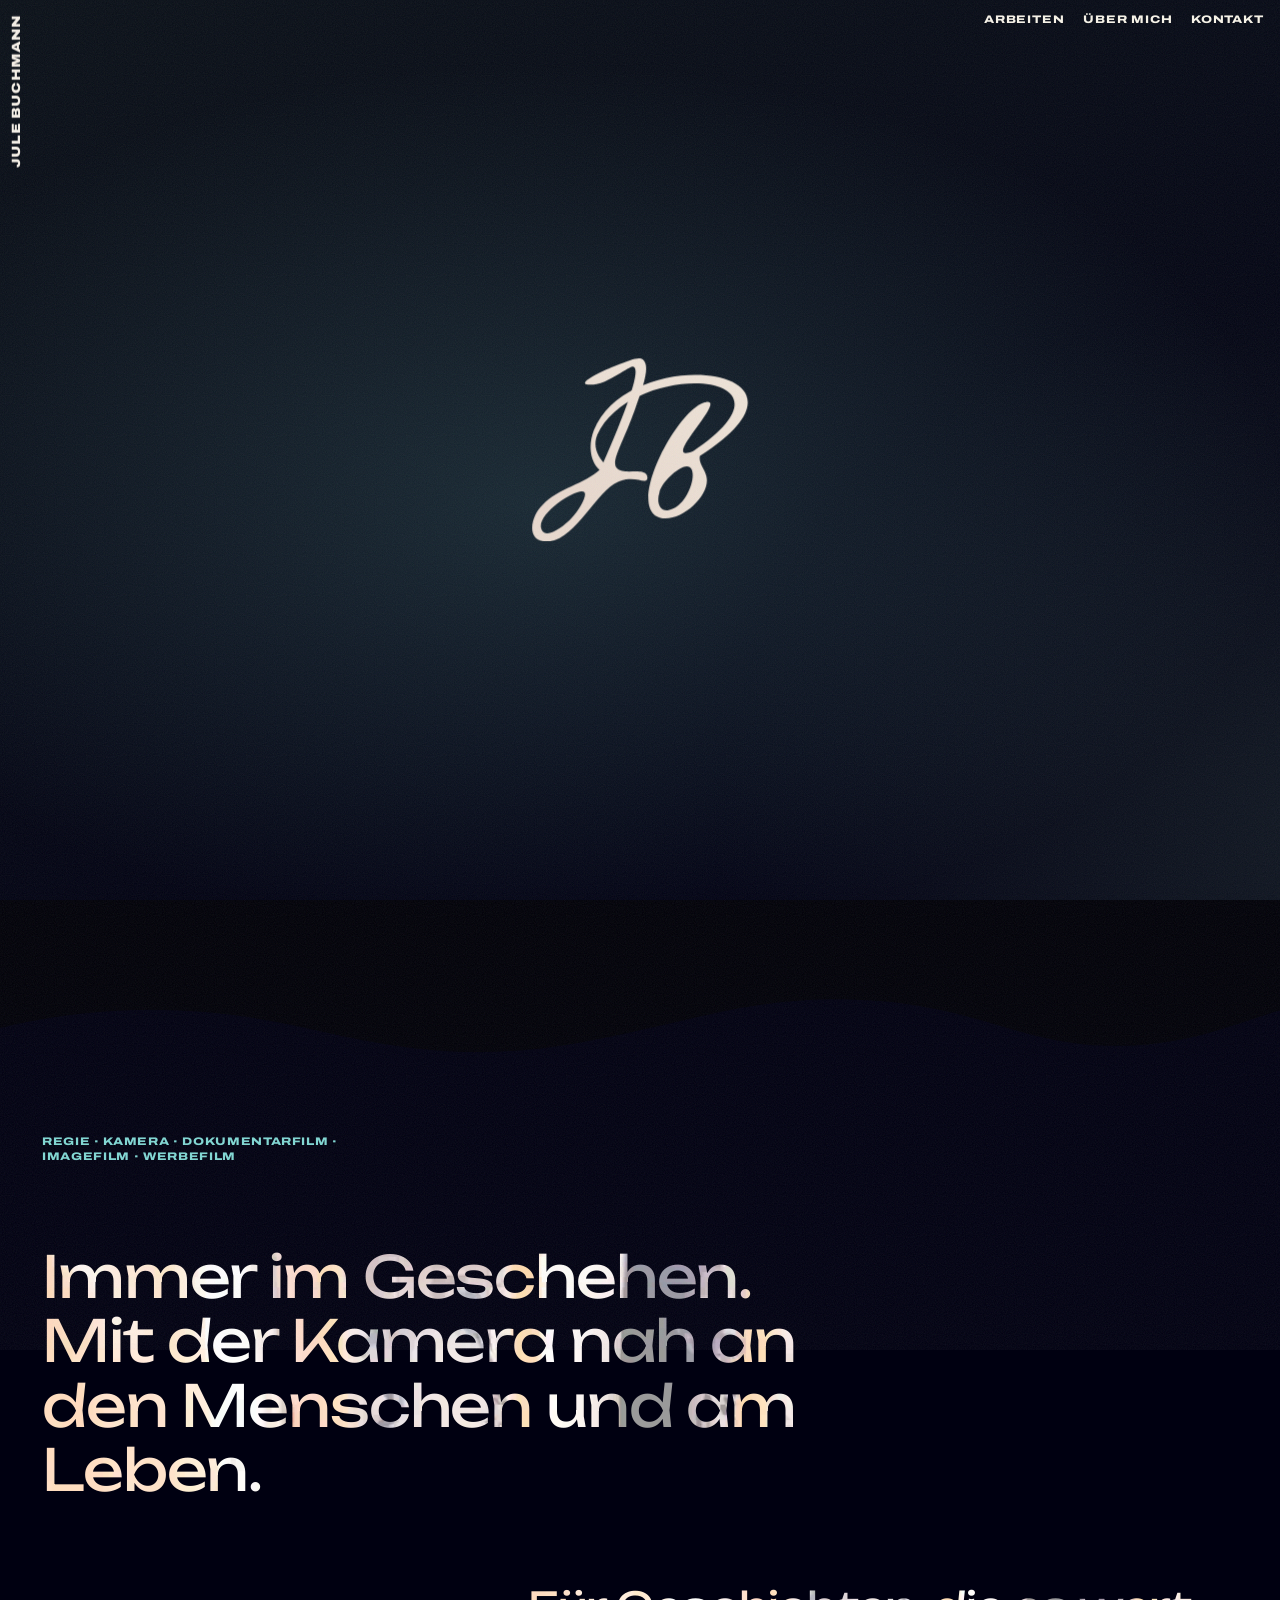
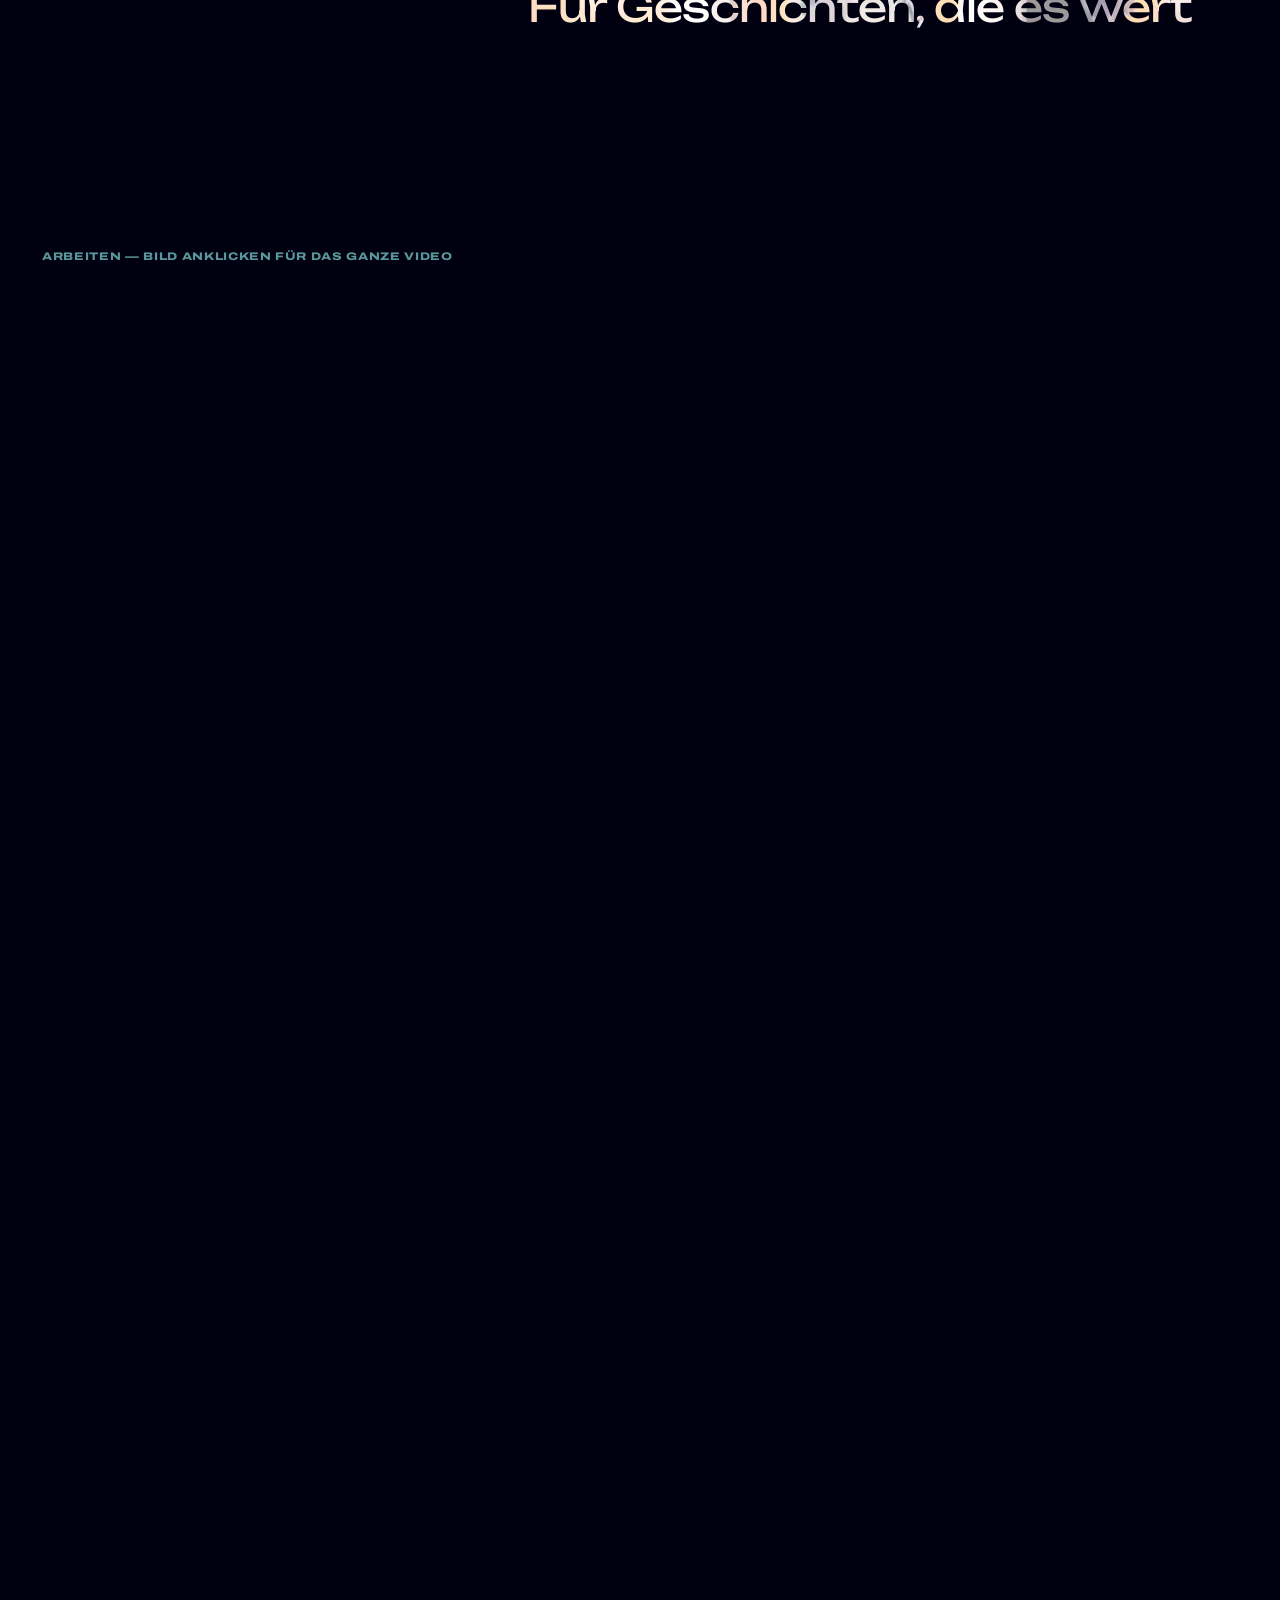
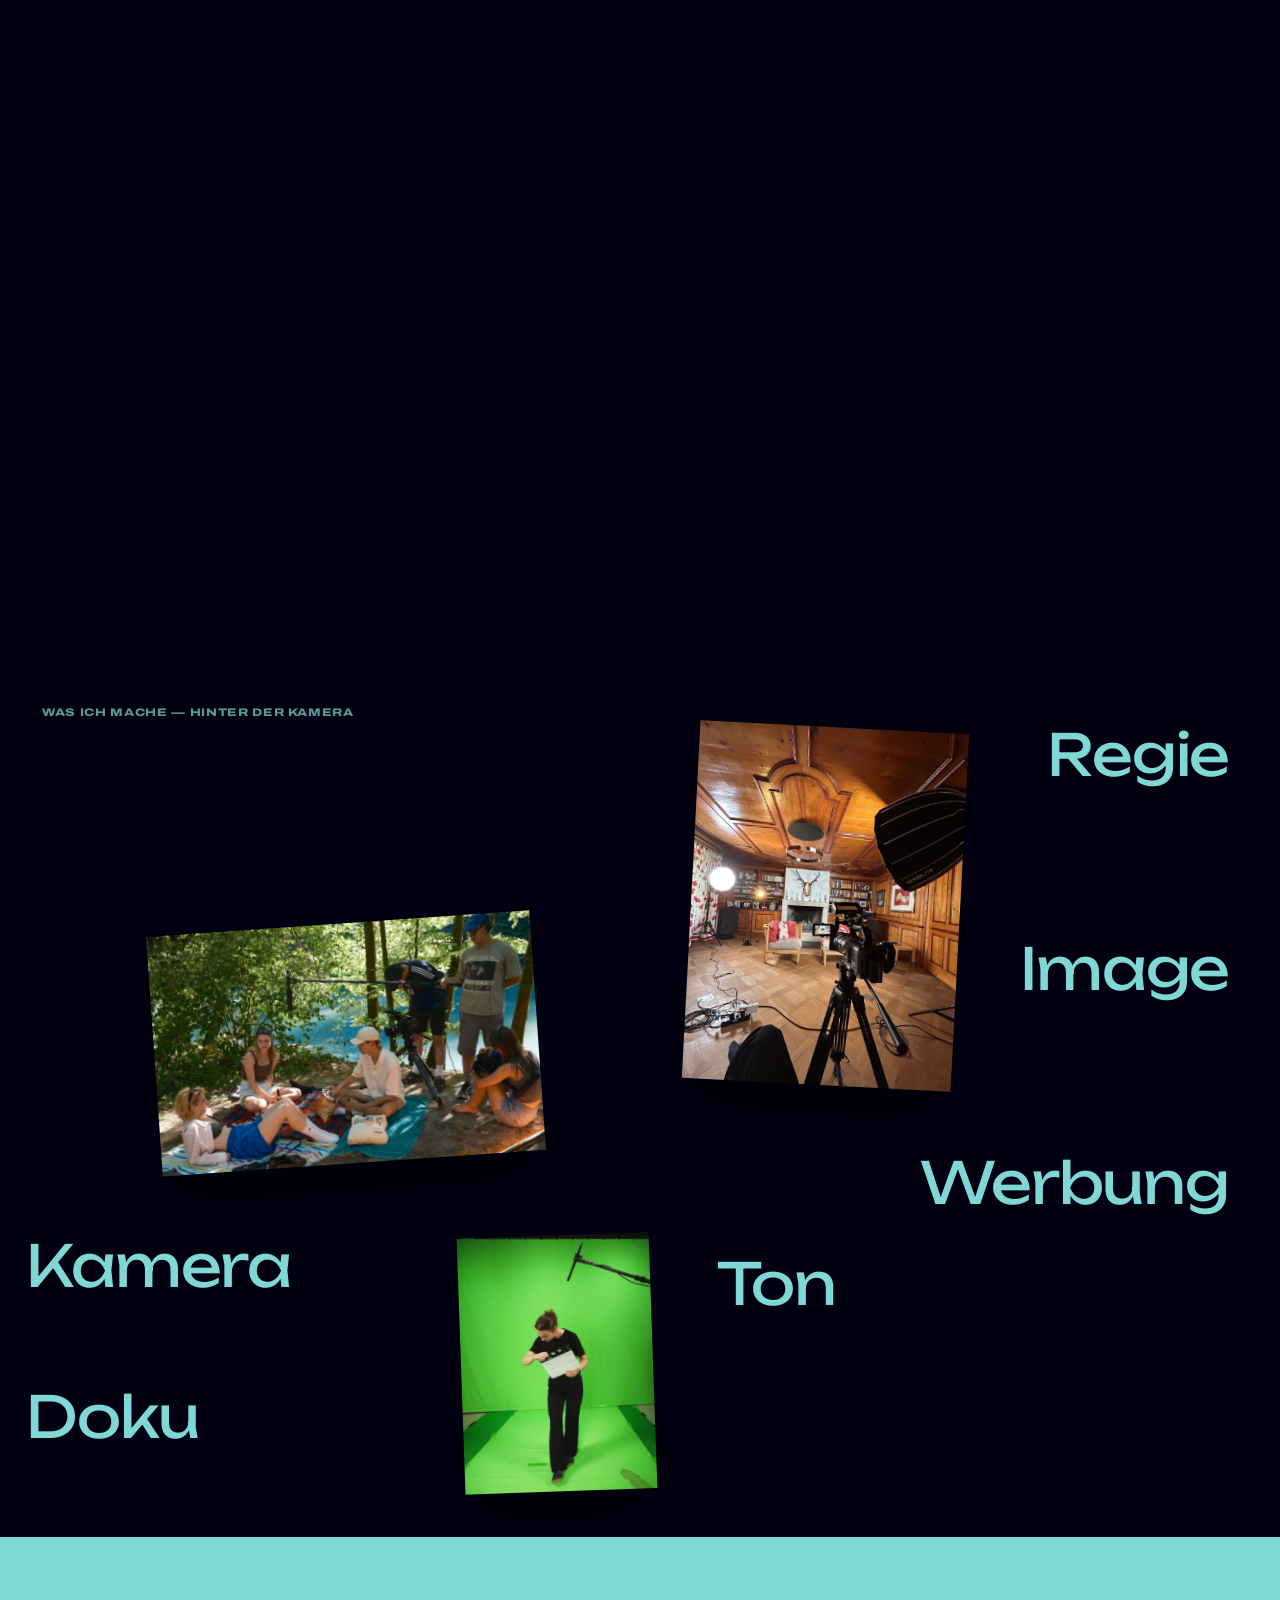
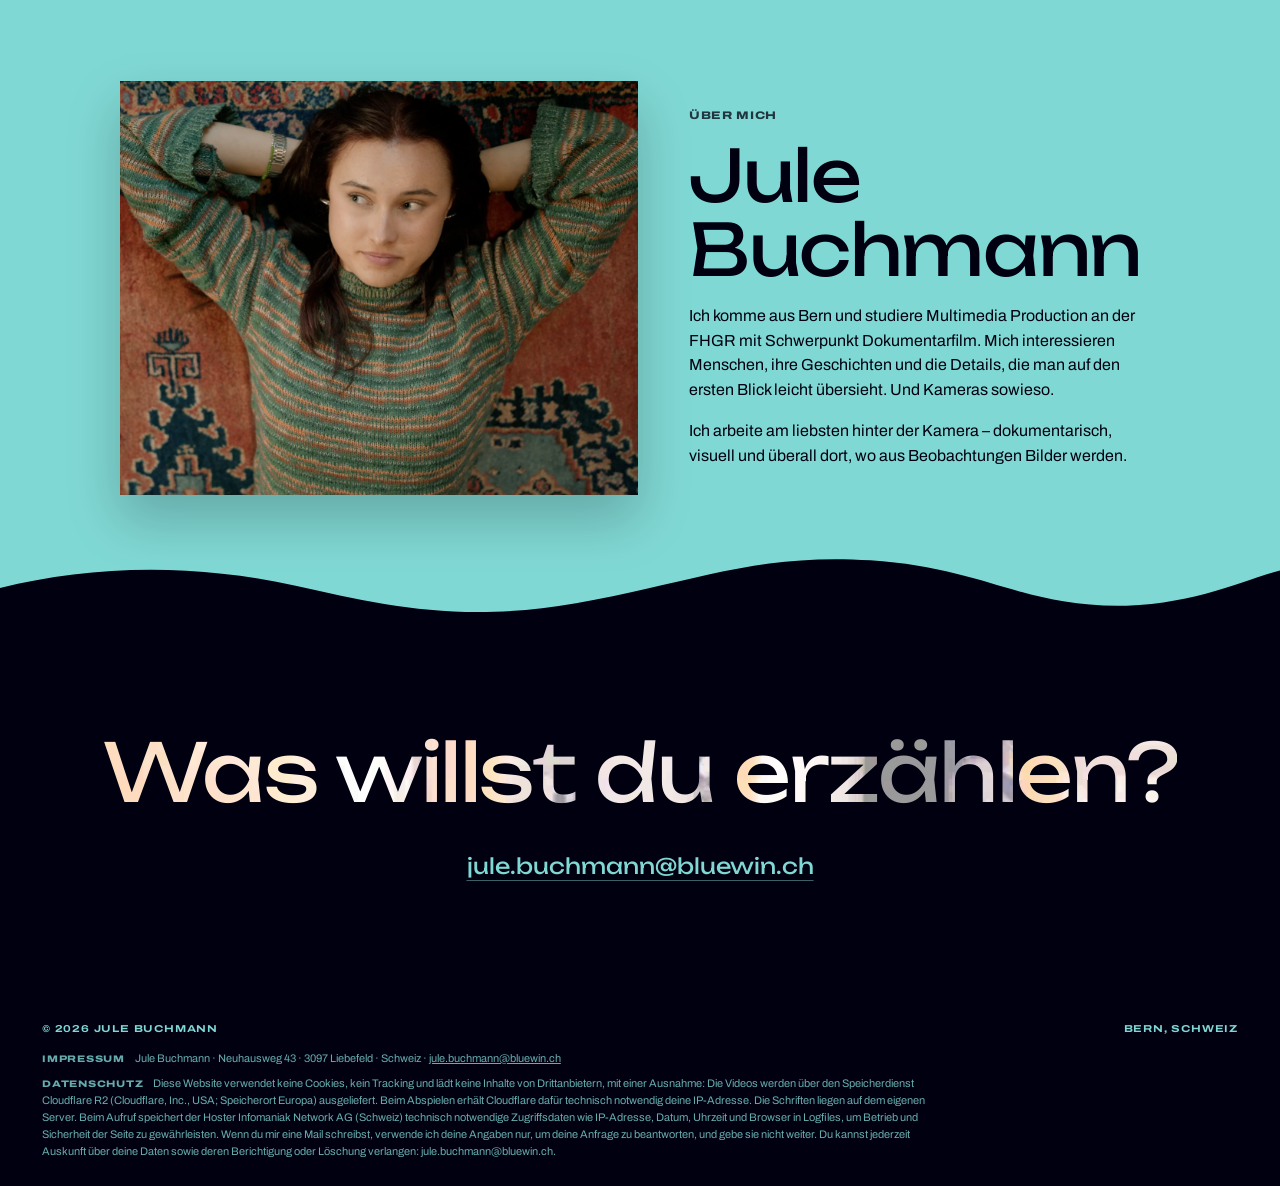
==== commit 8830e953: "Making-of: Beschreibungen wieder raus Co-Authored-By: Claude Opus 5.5 <noreply@anthropic.com> Claude" ====
--- a/index.html
+++ b/index.html
@@ -296,24 +296,16 @@
       <h2 class="label reel__label" id="servicesTitle">Was ich mache — Hinter der Kamera</h2>
     </header>
     <div class="reel__collage">
-      <span class="scatter scatter--k" data-par="-0.1" aria-hidden="true"><b class="scatter__w">Kamera</b><small class="scatter__d">Bildgestaltung und Kameraarbeit, vom Interview bis zur Drohne.</small></span>
-      <span class="scatter scatter--r" data-par="0.12" aria-hidden="true"><b class="scatter__w">Regie</b><small class="scatter__d">Konzept, Planung und Führung am Set.</small></span>
-      <span class="scatter scatter--d" data-par="-0.1" aria-hidden="true"><b class="scatter__w">Doku</b><small class="scatter__d">Beobachtend und nah dran: Menschen und ihre Geschichten.</small></span>
-      <span class="scatter scatter--w" data-par="0.12" aria-hidden="true"><b class="scatter__w">Werbung</b><small class="scatter__d">Spots und Clips für Marken und Produkte.</small></span>
-      <span class="scatter scatter--i" data-par="0.12" aria-hidden="true"><b class="scatter__w">Image</b><small class="scatter__d">Imagefilme für Firmen, Institutionen und Events.</small></span>
-      <span class="scatter scatter--t" data-par="0.05" aria-hidden="true"><b class="scatter__w">Ton</b><small class="scatter__d">Sauberer Ton am Set, vom Interview bis zur Atmo.</small></span>
+      <span class="scatter scatter--k" data-par="-0.1" aria-hidden="true"><b class="scatter__w">Kamera</b></span>
+      <span class="scatter scatter--r" data-par="0.12" aria-hidden="true"><b class="scatter__w">Regie</b></span>
+      <span class="scatter scatter--d" data-par="-0.1" aria-hidden="true"><b class="scatter__w">Doku</b></span>
+      <span class="scatter scatter--w" data-par="0.12" aria-hidden="true"><b class="scatter__w">Werbung</b></span>
+      <span class="scatter scatter--i" data-par="0.12" aria-hidden="true"><b class="scatter__w">Image</b></span>
+      <span class="scatter scatter--t" data-par="0.05" aria-hidden="true"><b class="scatter__w">Ton</b></span>
       <div class="reel__card reel__card--a fx fx--rain" data-par="-0.12" role="button" tabindex="0" aria-label="Regen am Fluss starten"><img src="img/making-picknick.webp" alt="Making-of: Dreh am Fluss mit Kamera und Tonangel" width="1600" height="1000"><canvas class="fx__rain" aria-hidden="true"></canvas></div>
       <div class="reel__card reel__card--b fx fx--lamp" data-par="0.10" role="button" tabindex="0" aria-label="Licht im Wohnzimmer an- und ausschalten"><img src="img/making-holzstube.webp" alt="Making-of: Interview-Setup mit Licht in einer Holzstube" width="900" height="1200"><img class="fx__off" src="img/making-holzstube-aus.webp" alt="" aria-hidden="true" width="900" height="1200"></div>
       <img class="reel__card reel__card--c" id="greenCard" data-par="-0.22" src="img/making-greenscreen.webp" alt="Making-of: Greenscreen-Dreh mit Filmklappe und Tonangel" width="900" height="1200">
     </div>
-    <ul class="services">
-      <li><b>Kamera</b><span>Bildgestaltung und Kameraarbeit, vom Interview bis zur Drohne.</span></li>
-      <li><b>Regie</b><span>Konzept, Planung und Führung am Set.</span></li>
-      <li><b>Doku</b><span>Beobachtend und nah dran: Menschen und ihre Geschichten.</span></li>
-      <li><b>Werbung</b><span>Spots und Clips für Marken und Produkte.</span></li>
-      <li><b>Image</b><span>Imagefilme für Firmen, Institutionen und Events.</span></li>
-      <li><b>Ton</b><span>Sauberer Ton am Set, vom Interview bis zur Atmo.</span></li>
-    </ul>
   </section>
 
   <!-- ============ ÜBER MICH (heller Teil, harte Kante zum Dunkel) ============ -->
--- a/style.css
+++ b/style.css
@@ -248,9 +248,9 @@
 }
 .scatter--k { left: 2%;  top: 58%; }
 .scatter--d { left: 2%;  top: 82%; }
-.scatter--r { left: 79%; top: 2%; }
-.scatter--i { left: 79%; top: 36%; }
-.scatter--w { left: 78%; top: 70%; }
+.scatter--r { left: auto; right: 4%; top: 2%; }
+.scatter--i { left: auto; right: 4%; top: 36%; }
+.scatter--w { left: auto; right: 4%; top: 70%; }
 .scatter--t { left: 56%; top: 78%; }
 .reel__cta { position: relative; z-index: 3; display: grid; gap: 12px; justify-items: start; }
 
@@ -565,29 +565,10 @@
 .player__msgtext { margin: 0; font-size: clamp(12px, 1.1vw, 14px); line-height: 1.5; color: var(--bone); opacity: .85; }
 .player__nav[hidden] { display: none; }
 
-/* ---------- "Was ich mache": Titel über der Making-of-Collage, kurze Erklärung unter jedem Wort ---------- */
+/* ---------- "Was ich mache": kleiner Titel über der Making-of-Collage ---------- */
 .reel__head { position: relative; z-index: 3; margin-bottom: clamp(48px, 9vh, 110px); }
 .reel__head .label { margin: 0; }
 .reel__label { font-weight: 800; color: var(--bone); opacity: .7; max-width: none; line-height: 1; }
-.reel__title { margin: 0; font-family: var(--font-display); font-weight: 400; letter-spacing: -.02em; line-height: 1.05; font-size: clamp(30px, 4.5vw, 74px); color: var(--bone); }
 .scatter { display: grid; gap: 8px; white-space: normal; }
 .scatter__w { font-weight: inherit; white-space: nowrap; }
-.scatter__d {
-  display: block; max-width: 22ch; font: 400 clamp(11.5px, .95vw, 14px)/1.45 var(--font-sans); letter-spacing: 0;
-  color: var(--bone); opacity: .72;
-}
-/* Desktop: Liste nur für Screenreader und Google; Handy: Liste sichtbar, verstreute Wörter weg */
-.services { position: absolute; width: 1px; height: 1px; overflow: hidden; clip: rect(0 0 0 0); margin: 0; padding: 0; list-style: none; }
-@media (max-width: 700px) {
-  .scatter { display: none; }
-  .reel__head { margin-bottom: 4vh; }
-  .reel__collage { height: 62vh; }
-  .services {
-    position: relative; width: auto; height: auto; overflow: visible; clip: auto; z-index: 3;
-    display: grid; grid-template-columns: 1fr 1fr; gap: 22px 18px; margin-top: 4vh;
-    padding-left: calc(var(--gutter-l) + 26px); padding-right: var(--gutter-r);
-  }
-  .services li { display: grid; gap: 4px; }
-  .services b { font: 400 22px/1.1 var(--font-display); letter-spacing: -.02em; color: var(--bone); }
-  .services span { font-size: 12.5px; line-height: 1.45; color: var(--bone); opacity: .72; }
-}
+@media (max-width: 700px) { .reel__head { margin-bottom: 14vh; } }
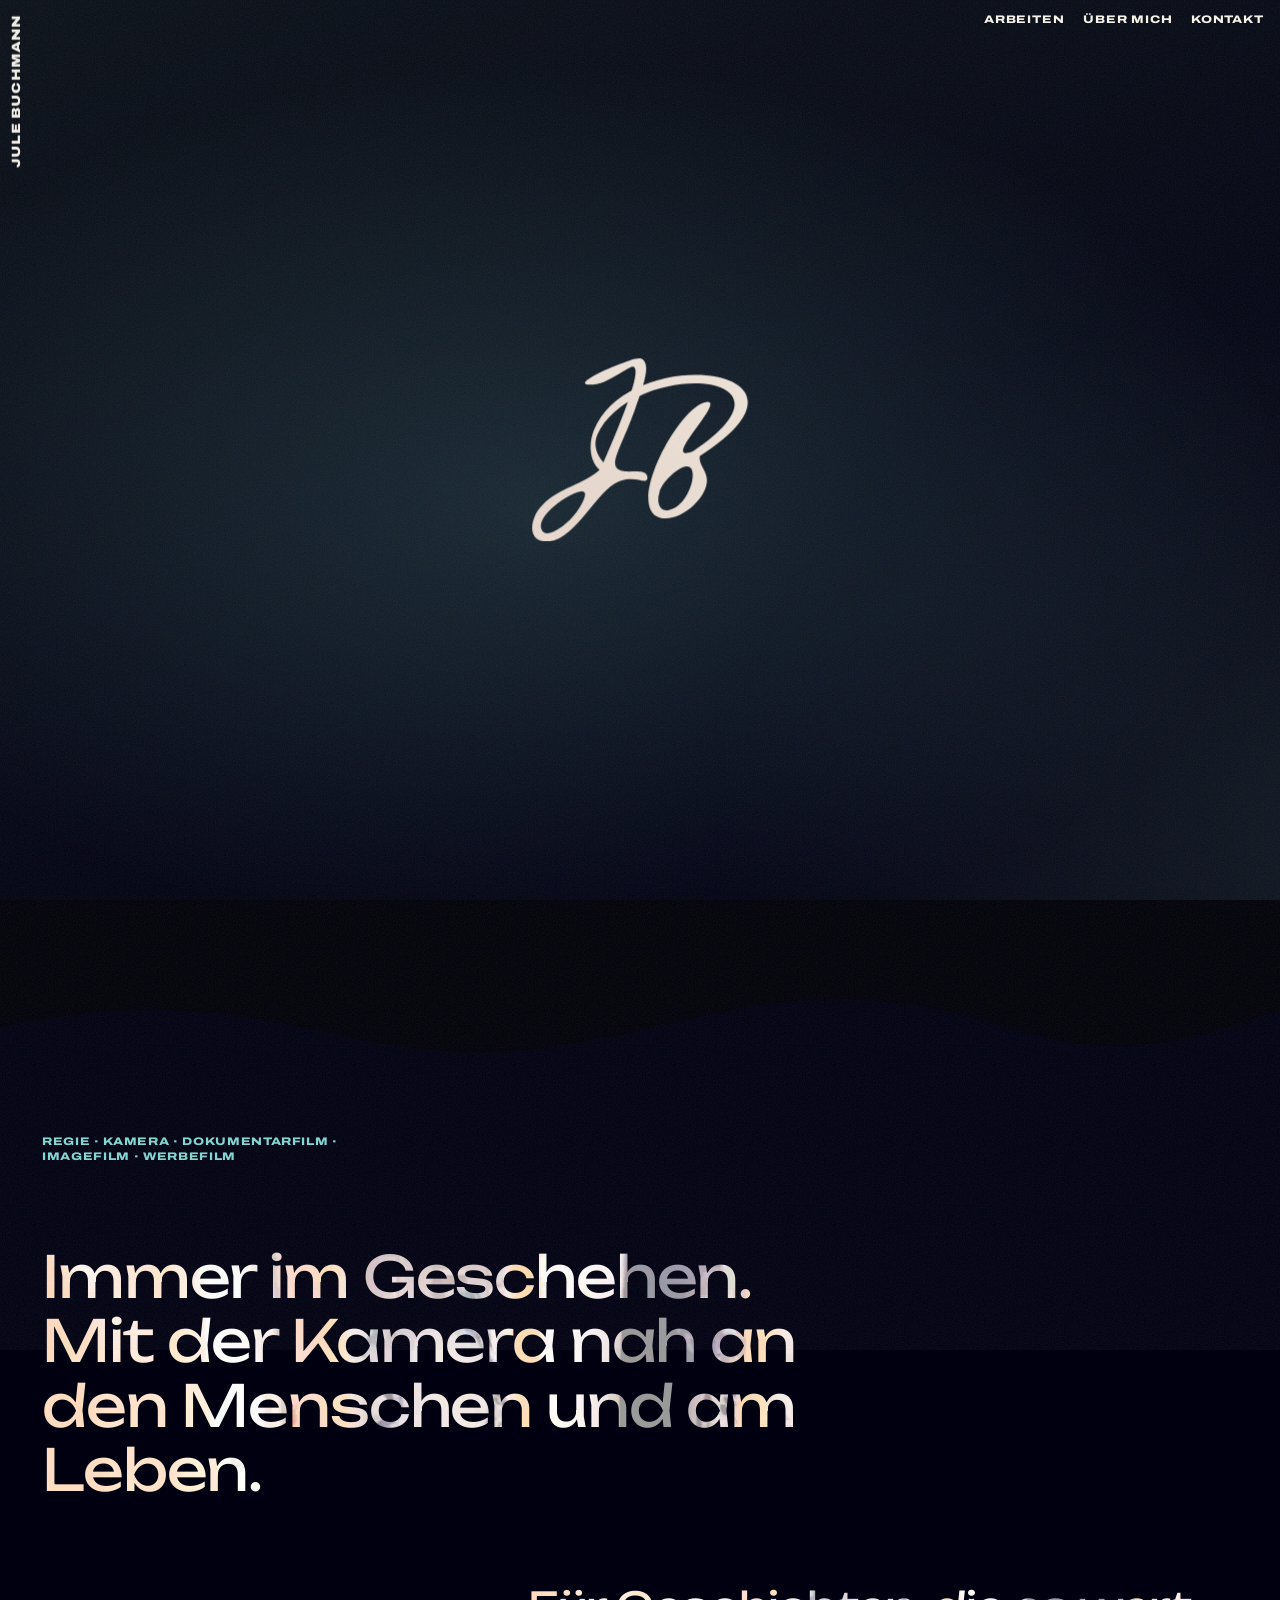
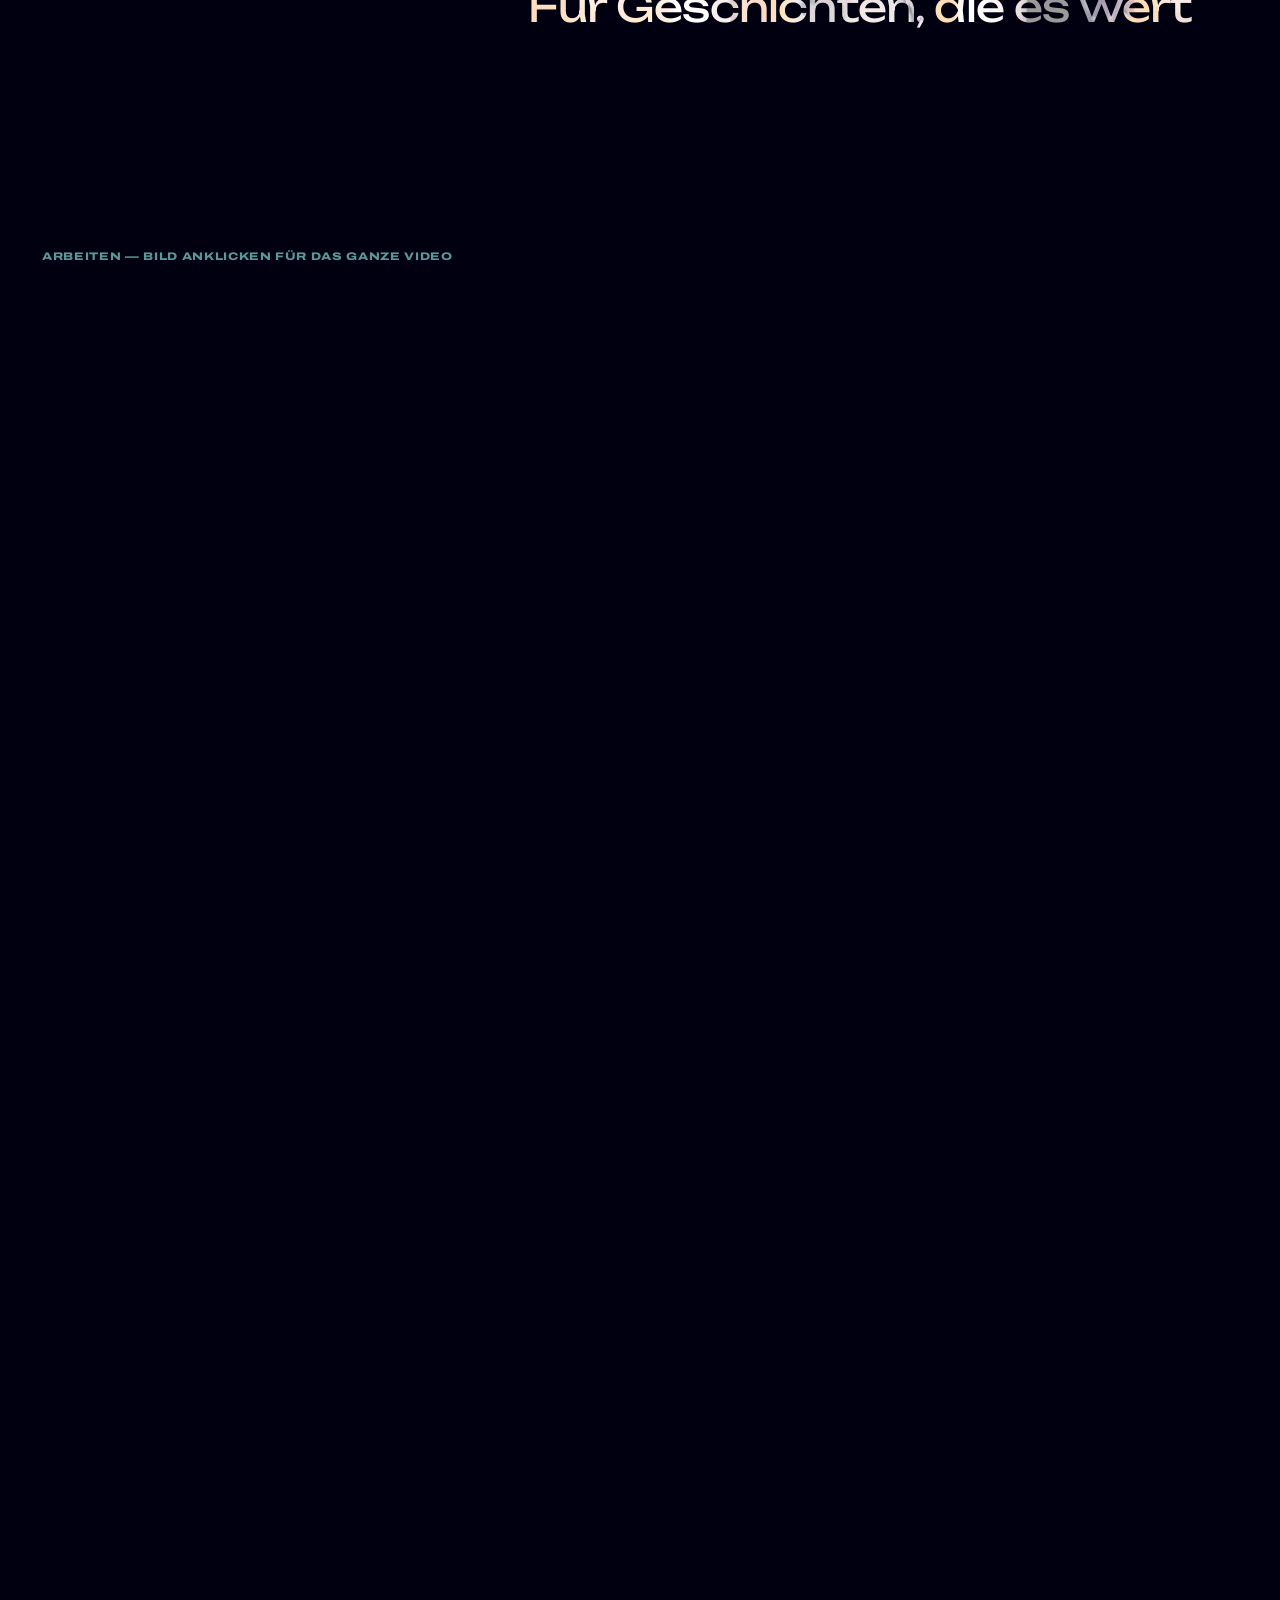
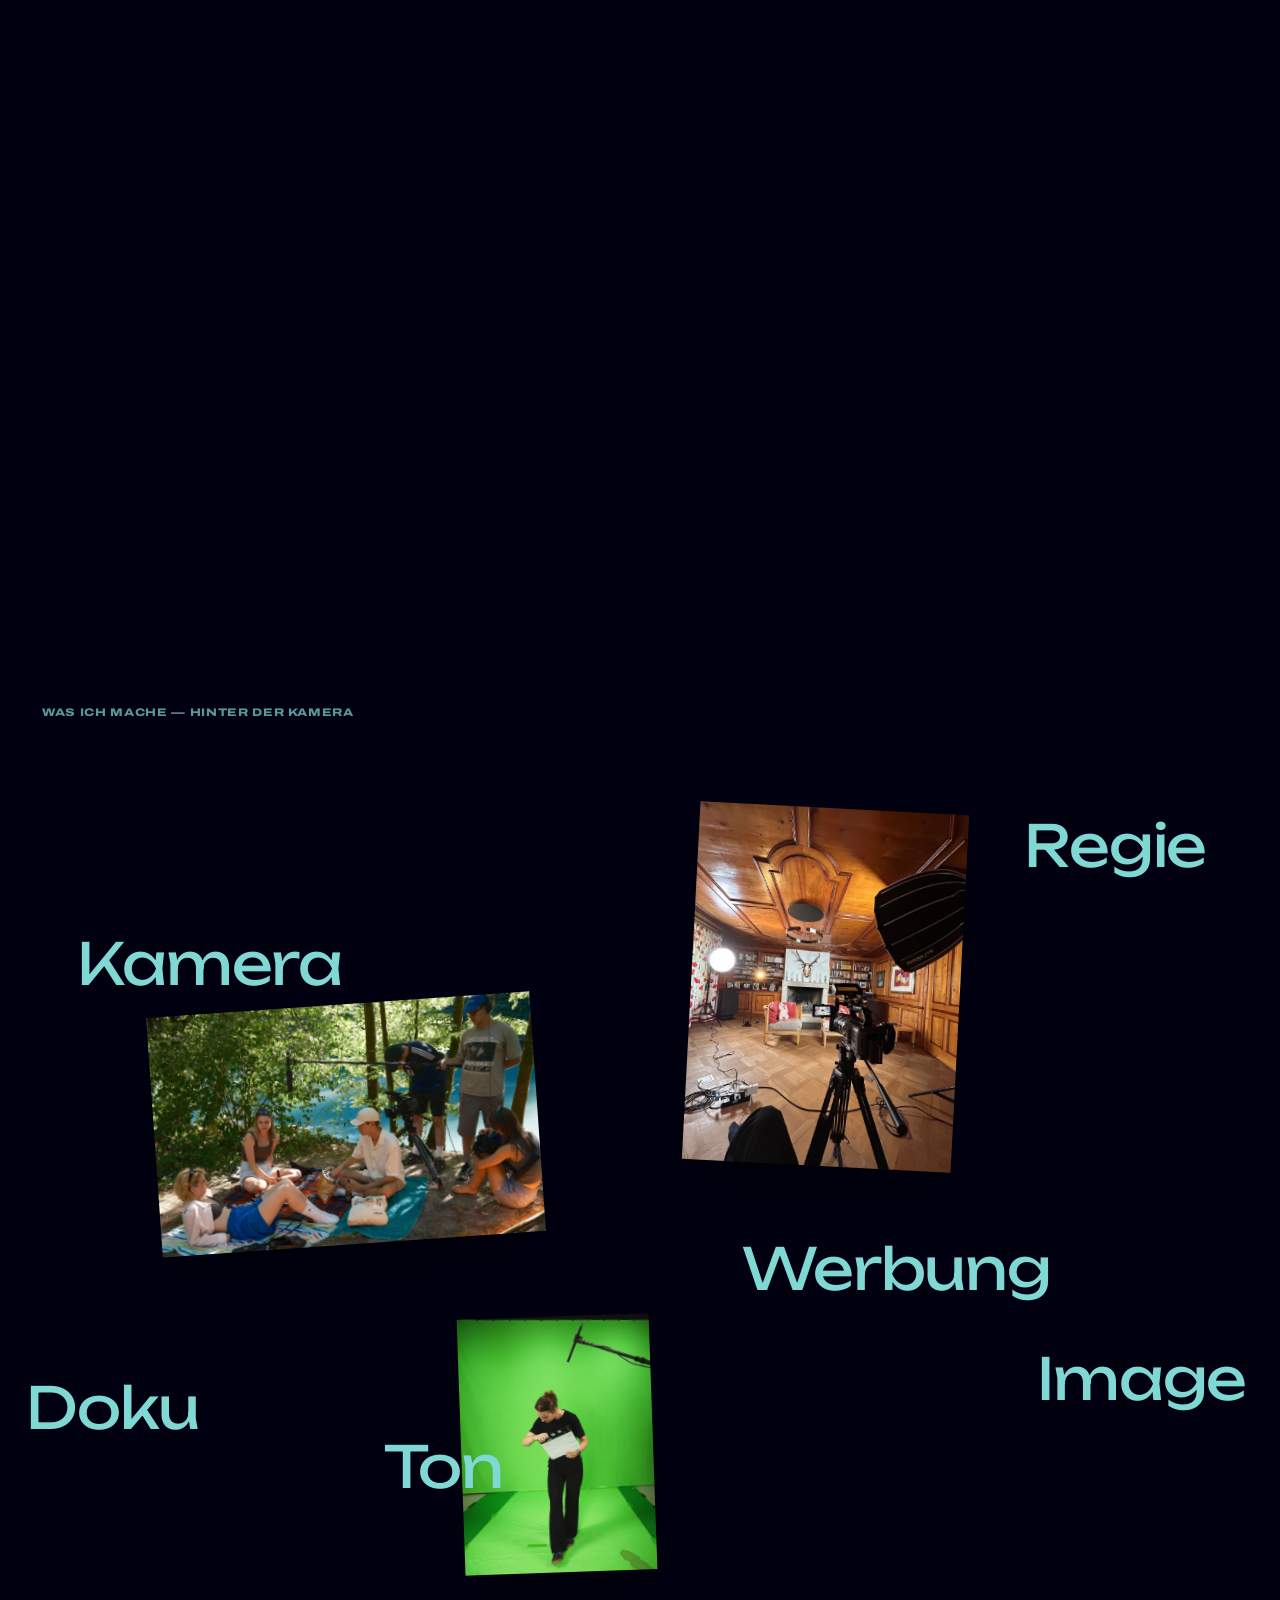
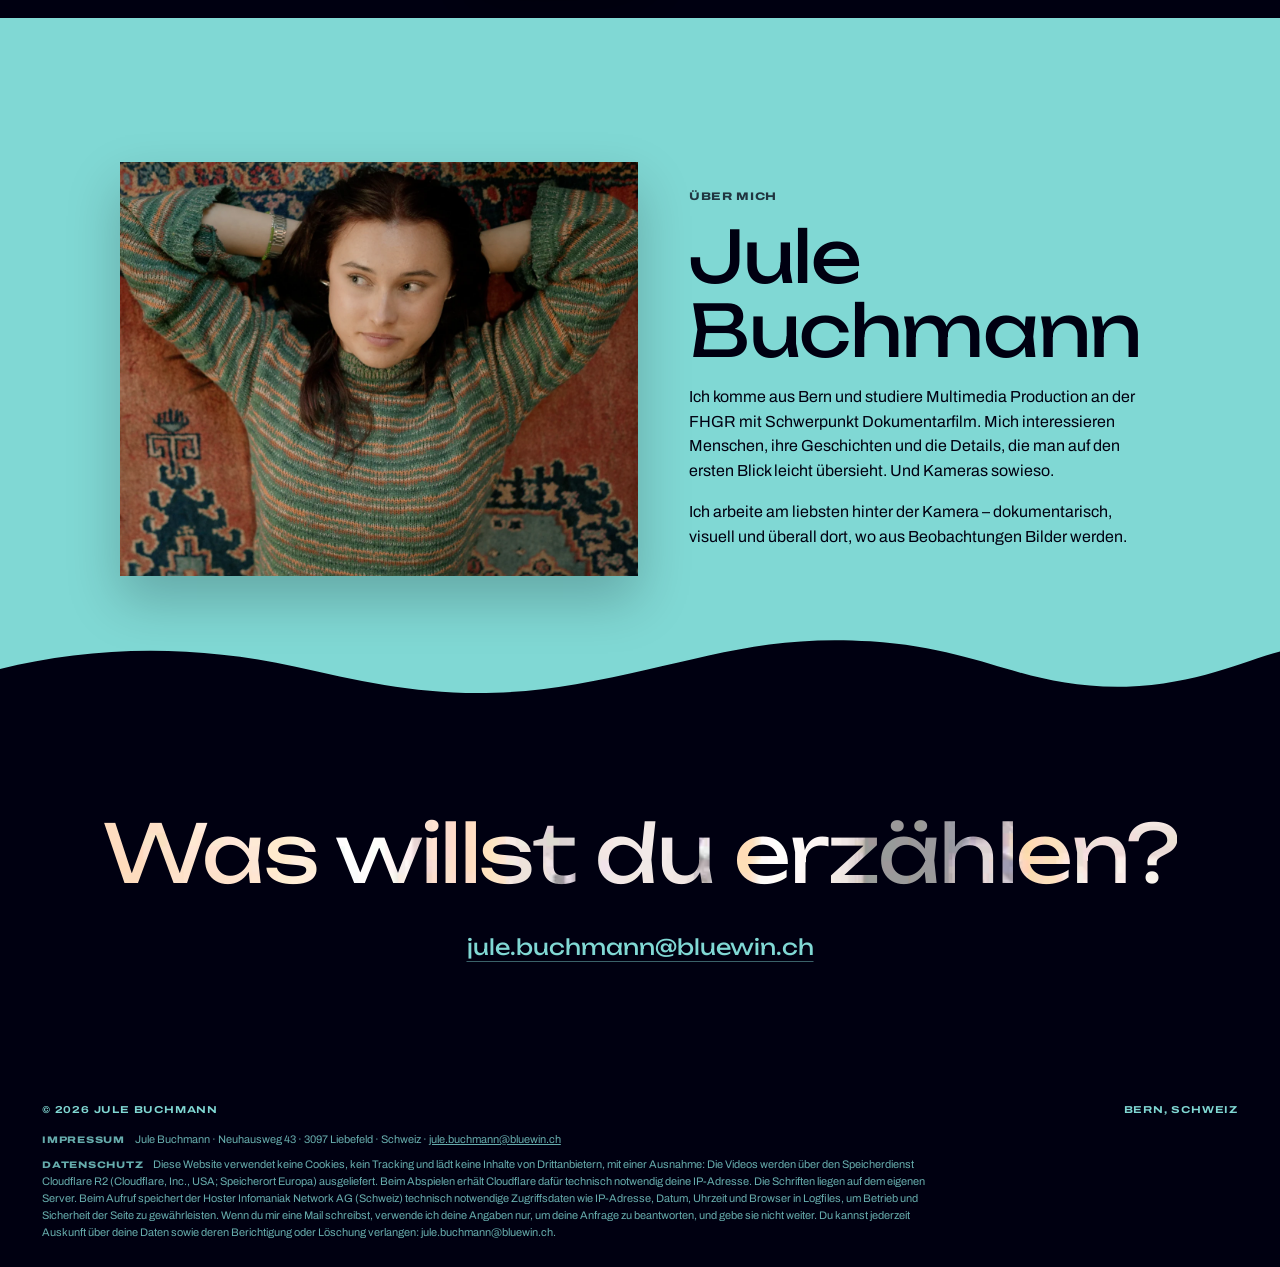
==== commit d7625573: "Making-of: Wörter wieder wie vorher, kleiner Titel bleibt Co-Authored-By: Claude Opus 5.5 <noreply@a" ====
--- a/index.html
+++ b/index.html
@@ -296,12 +296,12 @@
       <h2 class="label reel__label" id="servicesTitle">Was ich mache — Hinter der Kamera</h2>
     </header>
     <div class="reel__collage">
-      <span class="scatter scatter--k" data-par="-0.1" aria-hidden="true"><b class="scatter__w">Kamera</b></span>
-      <span class="scatter scatter--r" data-par="0.12" aria-hidden="true"><b class="scatter__w">Regie</b></span>
-      <span class="scatter scatter--d" data-par="-0.1" aria-hidden="true"><b class="scatter__w">Doku</b></span>
-      <span class="scatter scatter--w" data-par="0.12" aria-hidden="true"><b class="scatter__w">Werbung</b></span>
-      <span class="scatter scatter--i" data-par="0.12" aria-hidden="true"><b class="scatter__w">Image</b></span>
-      <span class="scatter scatter--t" data-par="0.05" aria-hidden="true"><b class="scatter__w">Ton</b></span>
+      <span class="scatter scatter--k" data-par="-0.18" aria-hidden="true">Kamera</span>
+      <span class="scatter scatter--r" data-par="0.14" aria-hidden="true">Regie</span>
+      <span class="scatter scatter--d" data-par="-0.08" aria-hidden="true">Doku</span>
+      <span class="scatter scatter--w" data-par="0.2" aria-hidden="true">Werbung</span>
+      <span class="scatter scatter--i" data-par="-0.25" aria-hidden="true">Image</span>
+      <span class="scatter scatter--t" data-par="0.1" aria-hidden="true">Ton</span>
       <div class="reel__card reel__card--a fx fx--rain" data-par="-0.12" role="button" tabindex="0" aria-label="Regen am Fluss starten"><img src="img/making-picknick.webp" alt="Making-of: Dreh am Fluss mit Kamera und Tonangel" width="1600" height="1000"><canvas class="fx__rain" aria-hidden="true"></canvas></div>
       <div class="reel__card reel__card--b fx fx--lamp" data-par="0.10" role="button" tabindex="0" aria-label="Licht im Wohnzimmer an- und ausschalten"><img src="img/making-holzstube.webp" alt="Making-of: Interview-Setup mit Licht in einer Holzstube" width="900" height="1200"><img class="fx__off" src="img/making-holzstube-aus.webp" alt="" aria-hidden="true" width="900" height="1200"></div>
       <img class="reel__card reel__card--c" id="greenCard" data-par="-0.22" src="img/making-greenscreen.webp" alt="Making-of: Greenscreen-Dreh mit Filmklappe und Tonangel" width="900" height="1200">
--- a/style.css
+++ b/style.css
@@ -246,12 +246,12 @@
   font-family: var(--font-display); font-weight: 400; letter-spacing: -.02em; line-height: 1;
   font-size: clamp(28px, 4.5vw, 74px); color: var(--bone); will-change: transform;
 }
-.scatter--k { left: 2%;  top: 58%; }
-.scatter--d { left: 2%;  top: 82%; }
-.scatter--r { left: auto; right: 4%; top: 2%; }
-.scatter--i { left: auto; right: 4%; top: 36%; }
-.scatter--w { left: auto; right: 4%; top: 70%; }
-.scatter--t { left: 56%; top: 78%; }
+.scatter--k { left: 6%;  top: -12%; }
+.scatter--r { left: 80%; top: 6%; }
+.scatter--d { left: 2%;  top: 70%; }
+.scatter--w { left: 58%; top: 80%; }
+.scatter--i { left: 81%; top: 46%; }
+.scatter--t { left: 30%; top: 100%; }
 .reel__cta { position: relative; z-index: 3; display: grid; gap: 12px; justify-items: start; }
 
 /* ---------- STATEMENT ---------- */
@@ -566,9 +566,7 @@
 .player__nav[hidden] { display: none; }
 
 /* ---------- "Was ich mache": kleiner Titel über der Making-of-Collage ---------- */
-.reel__head { position: relative; z-index: 3; margin-bottom: clamp(48px, 9vh, 110px); }
+.reel__head { position: relative; z-index: 3; margin-bottom: clamp(120px, 18vh, 190px); }
 .reel__head .label { margin: 0; }
 .reel__label { font-weight: 800; color: var(--bone); opacity: .7; max-width: none; line-height: 1; }
-.scatter { display: grid; gap: 8px; white-space: normal; }
-.scatter__w { font-weight: inherit; white-space: nowrap; }
 @media (max-width: 700px) { .reel__head { margin-bottom: 14vh; } }
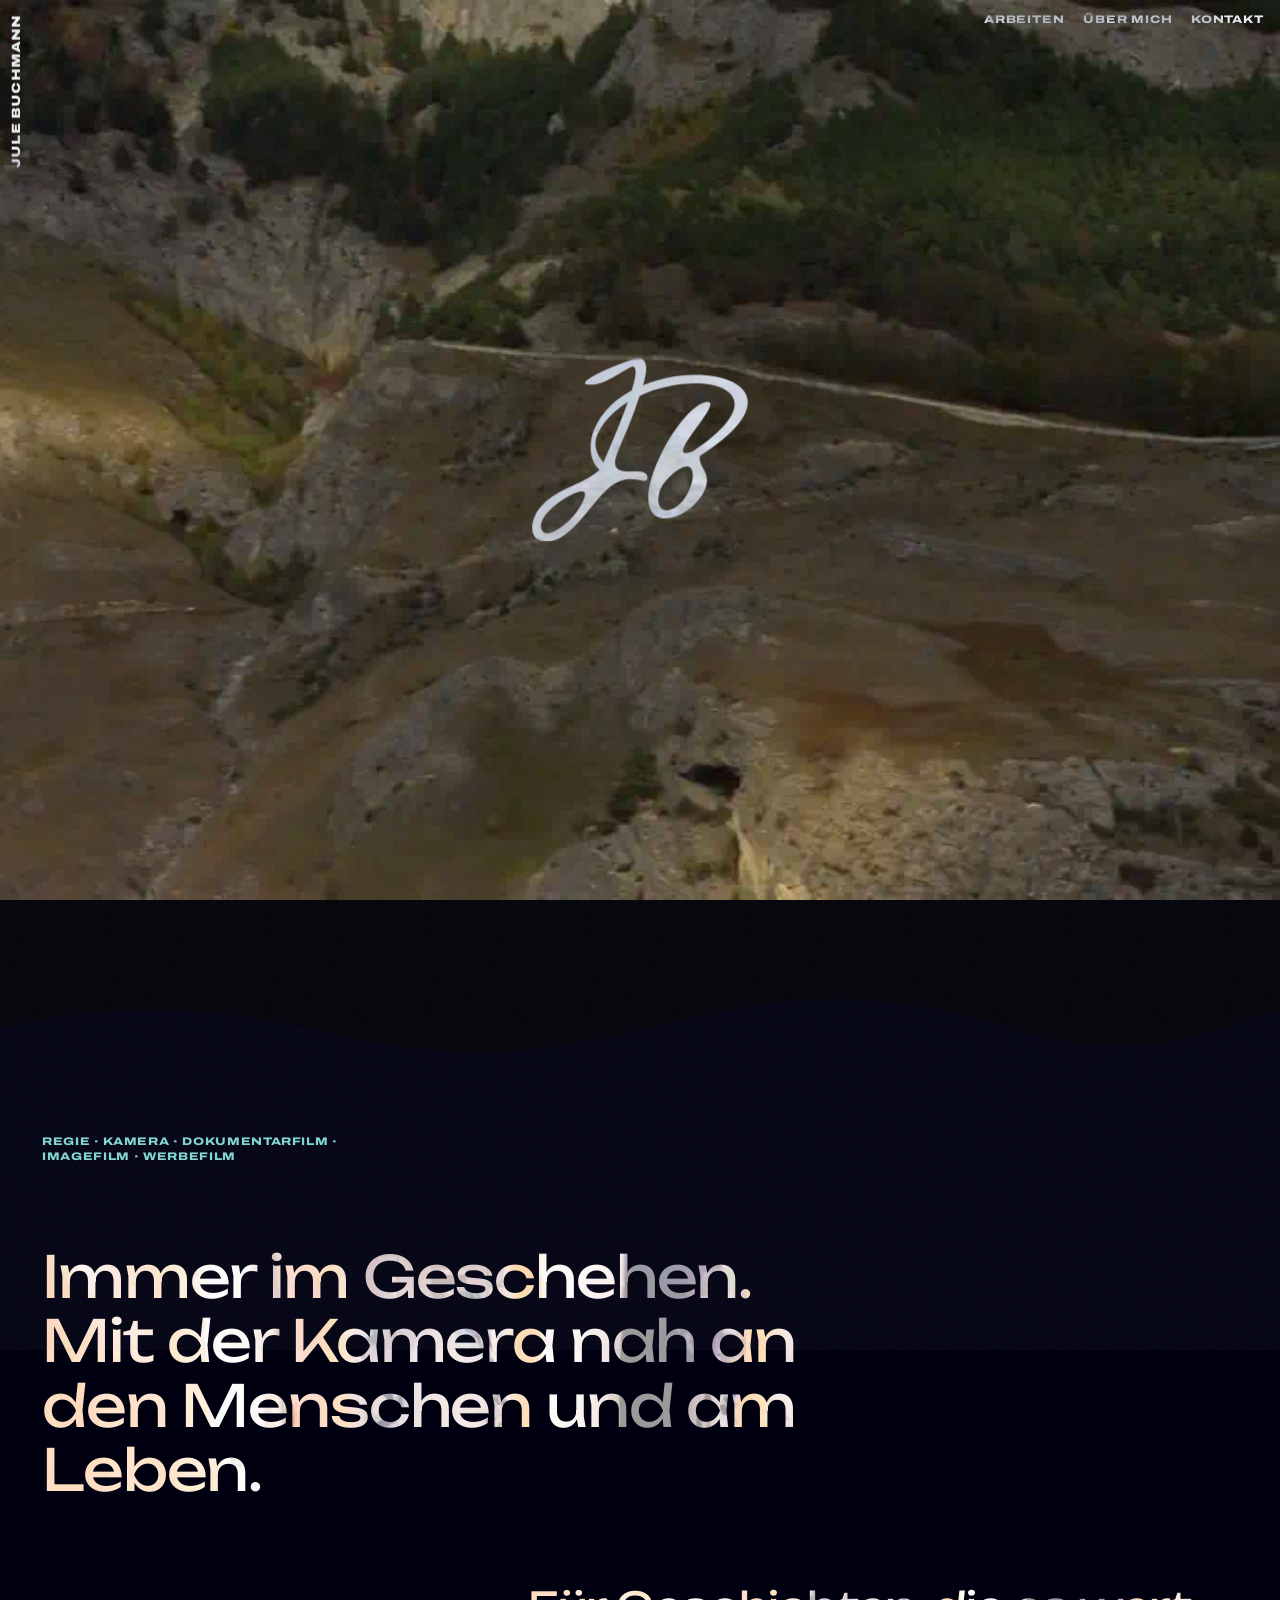
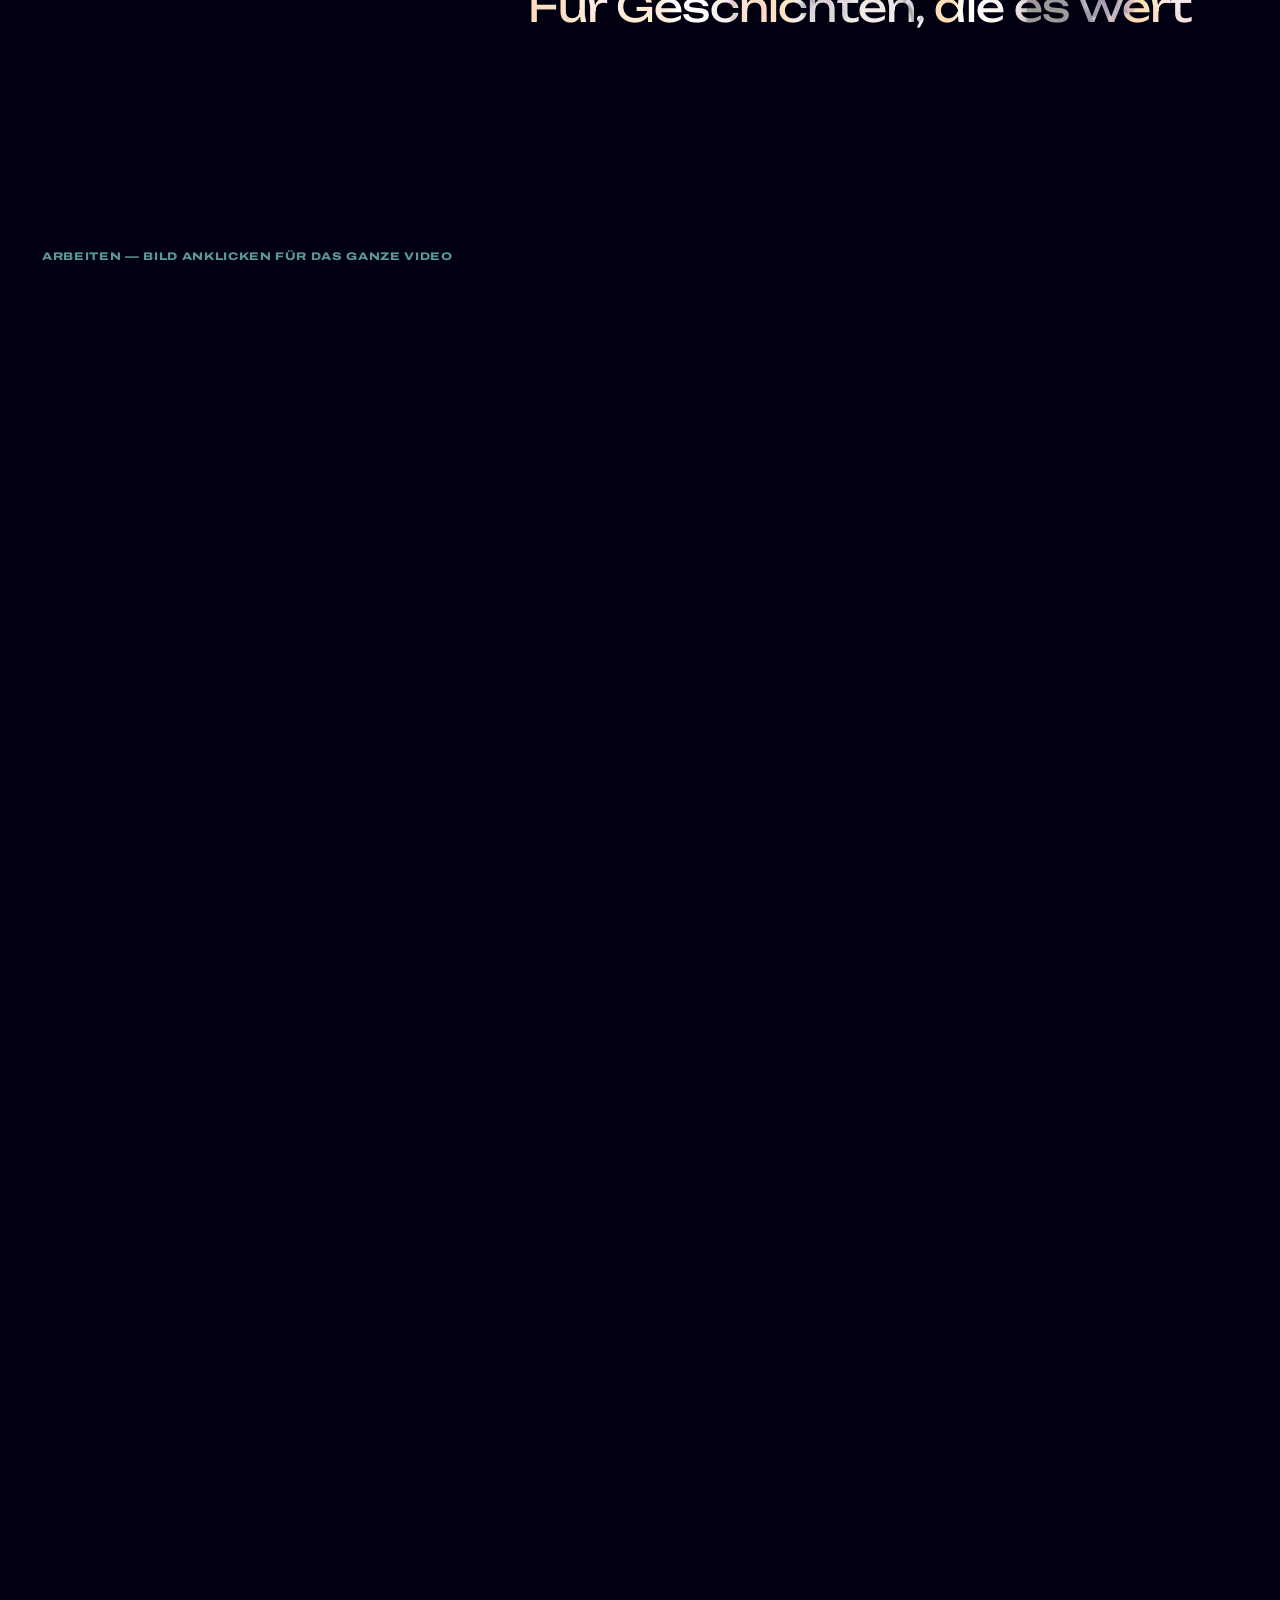
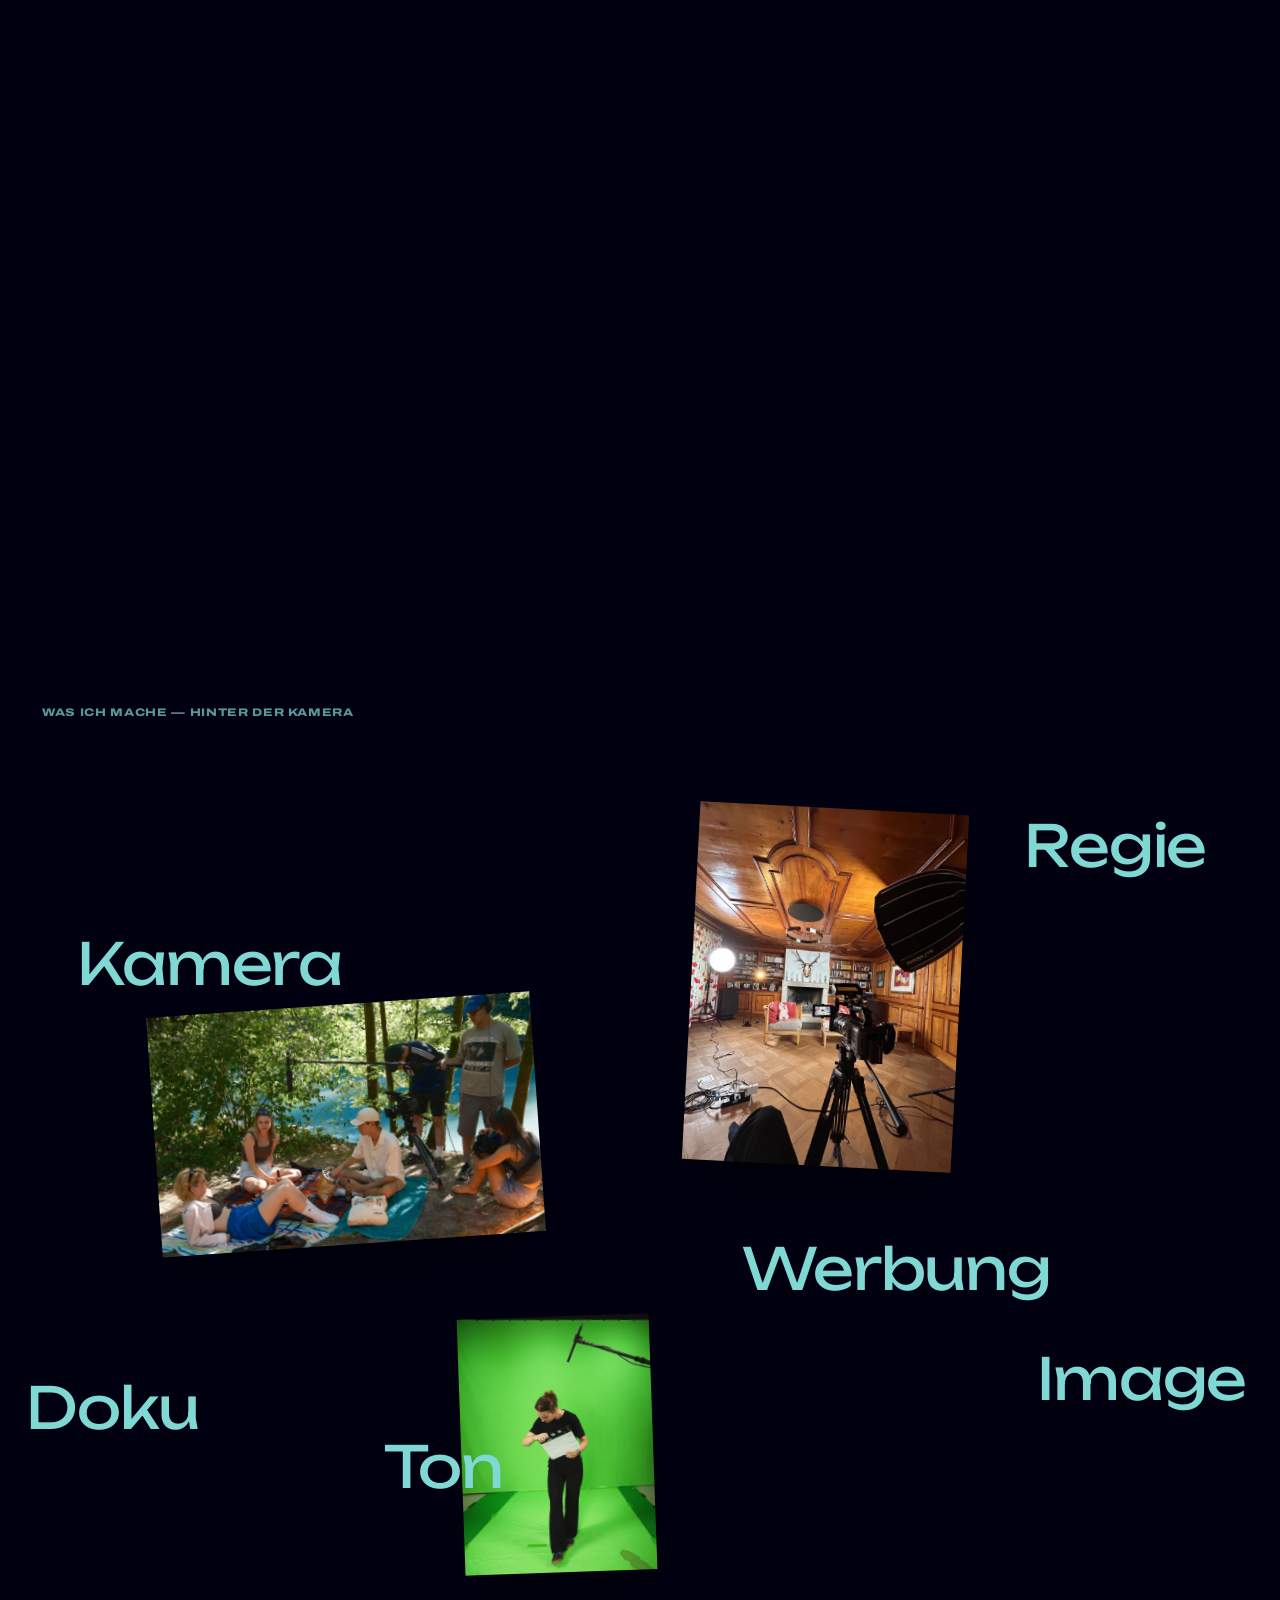
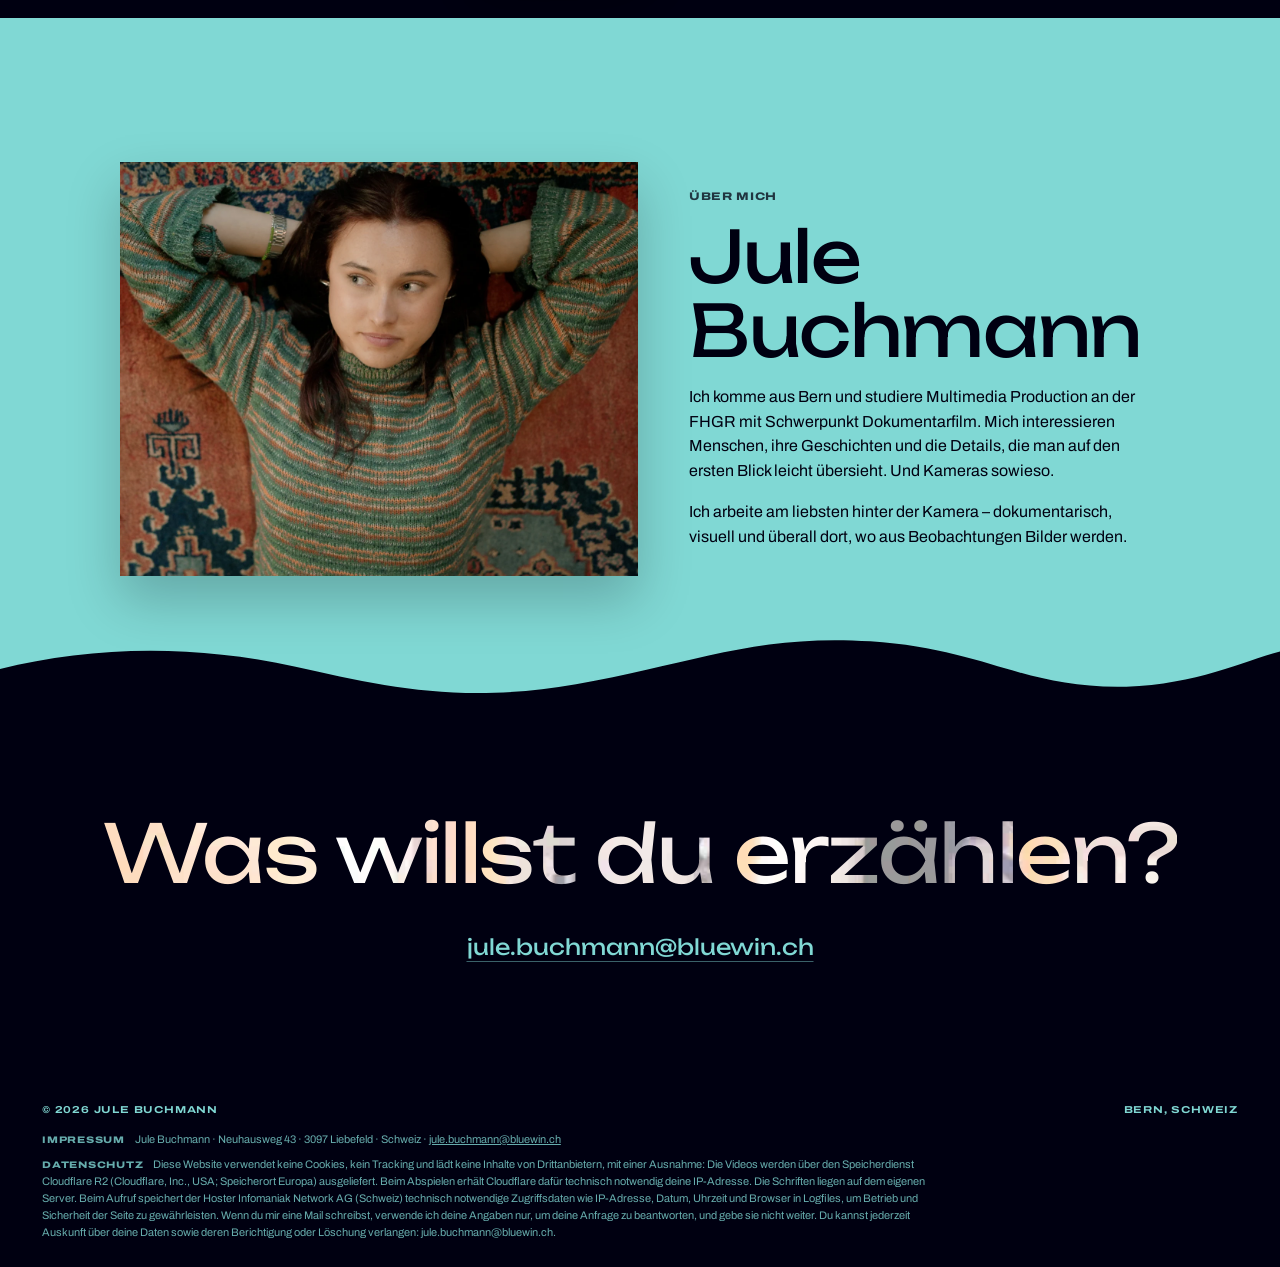
==== commit 1f2809e4: "Showreel-Ersatzbild: auch per Zeitlimit, Cache-Version für CSS/JS Co-Authored-By: Claude Opus 5.5 <n" ====
--- a/index.html
+++ b/index.html
@@ -236,7 +236,7 @@
  ]
 }
 </script>
-<link rel="stylesheet" href="style.css">
+<link rel="stylesheet" href="style.css?v=1028">
 </head>
 <body>
 
@@ -393,6 +393,6 @@
   </div>
 </dialog>
 
-<script src="script.js"></script>
+<script src="script.js?v=1028"></script>
 </body>
 </html>
--- a/style.css
+++ b/style.css
@@ -164,6 +164,9 @@
 @keyframes drift { from { background-position: 0% 0%; } to { background-position: 100% 100%; } }
 .showreel__video { position: absolute; inset: 0; width: 100%; height: 100%; object-fit: cover; opacity: 0; transition: opacity 1.2s; }
 .showreel.is-ready .showreel__video { opacity: 1; }
+.showreel__img { position: absolute; inset: 0; width: 100%; height: 100%; object-fit: cover; opacity: 0; transition: opacity 1.2s; }
+.showreel.is-fallback .showreel__img { opacity: 1; }
+.showreel.is-fallback .showreel__ph { display: none; }
 .showreel__logo {   /* Logo mittig über dem Showreel: kehrt alle Farben darunter um */
   position: absolute; left: 50%; top: 50%; translate: -50% -50%; z-index: 2; pointer-events: none;
   width: clamp(130px, 17vw, 270px); height: auto;
